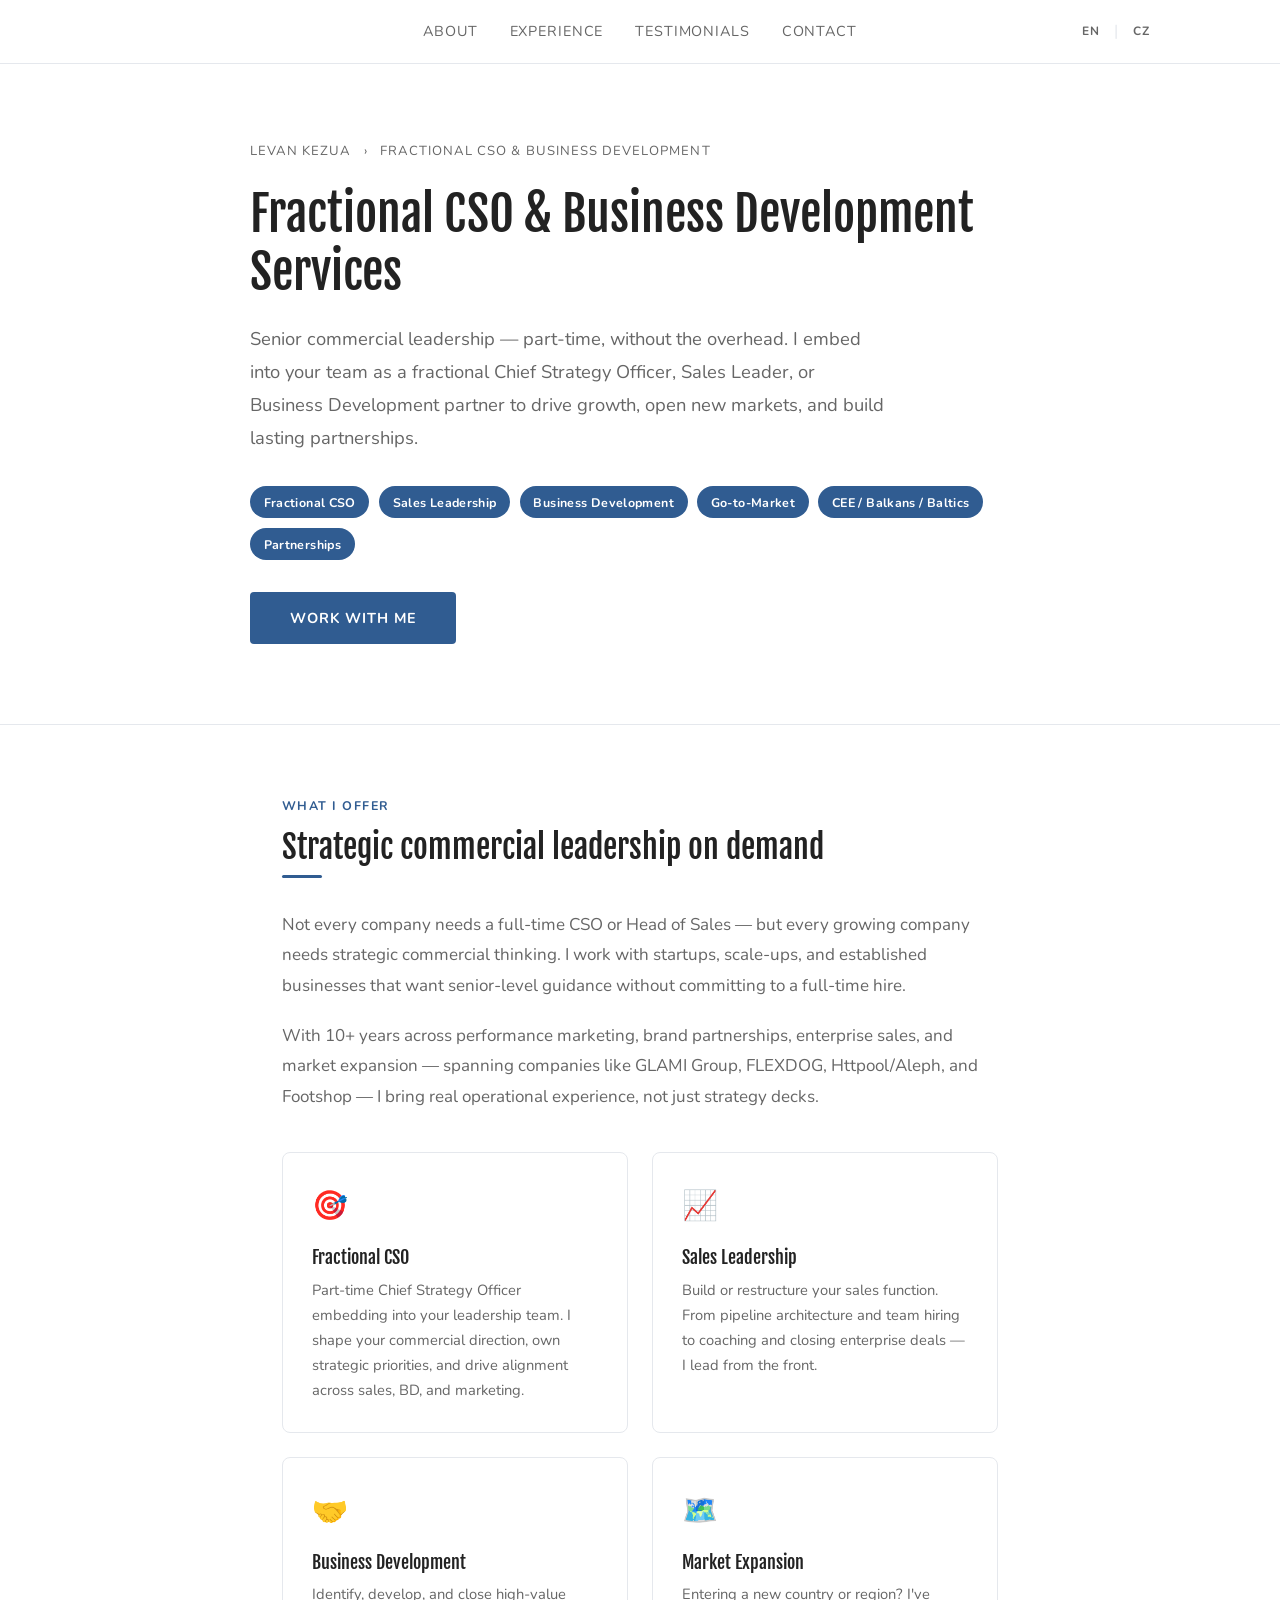
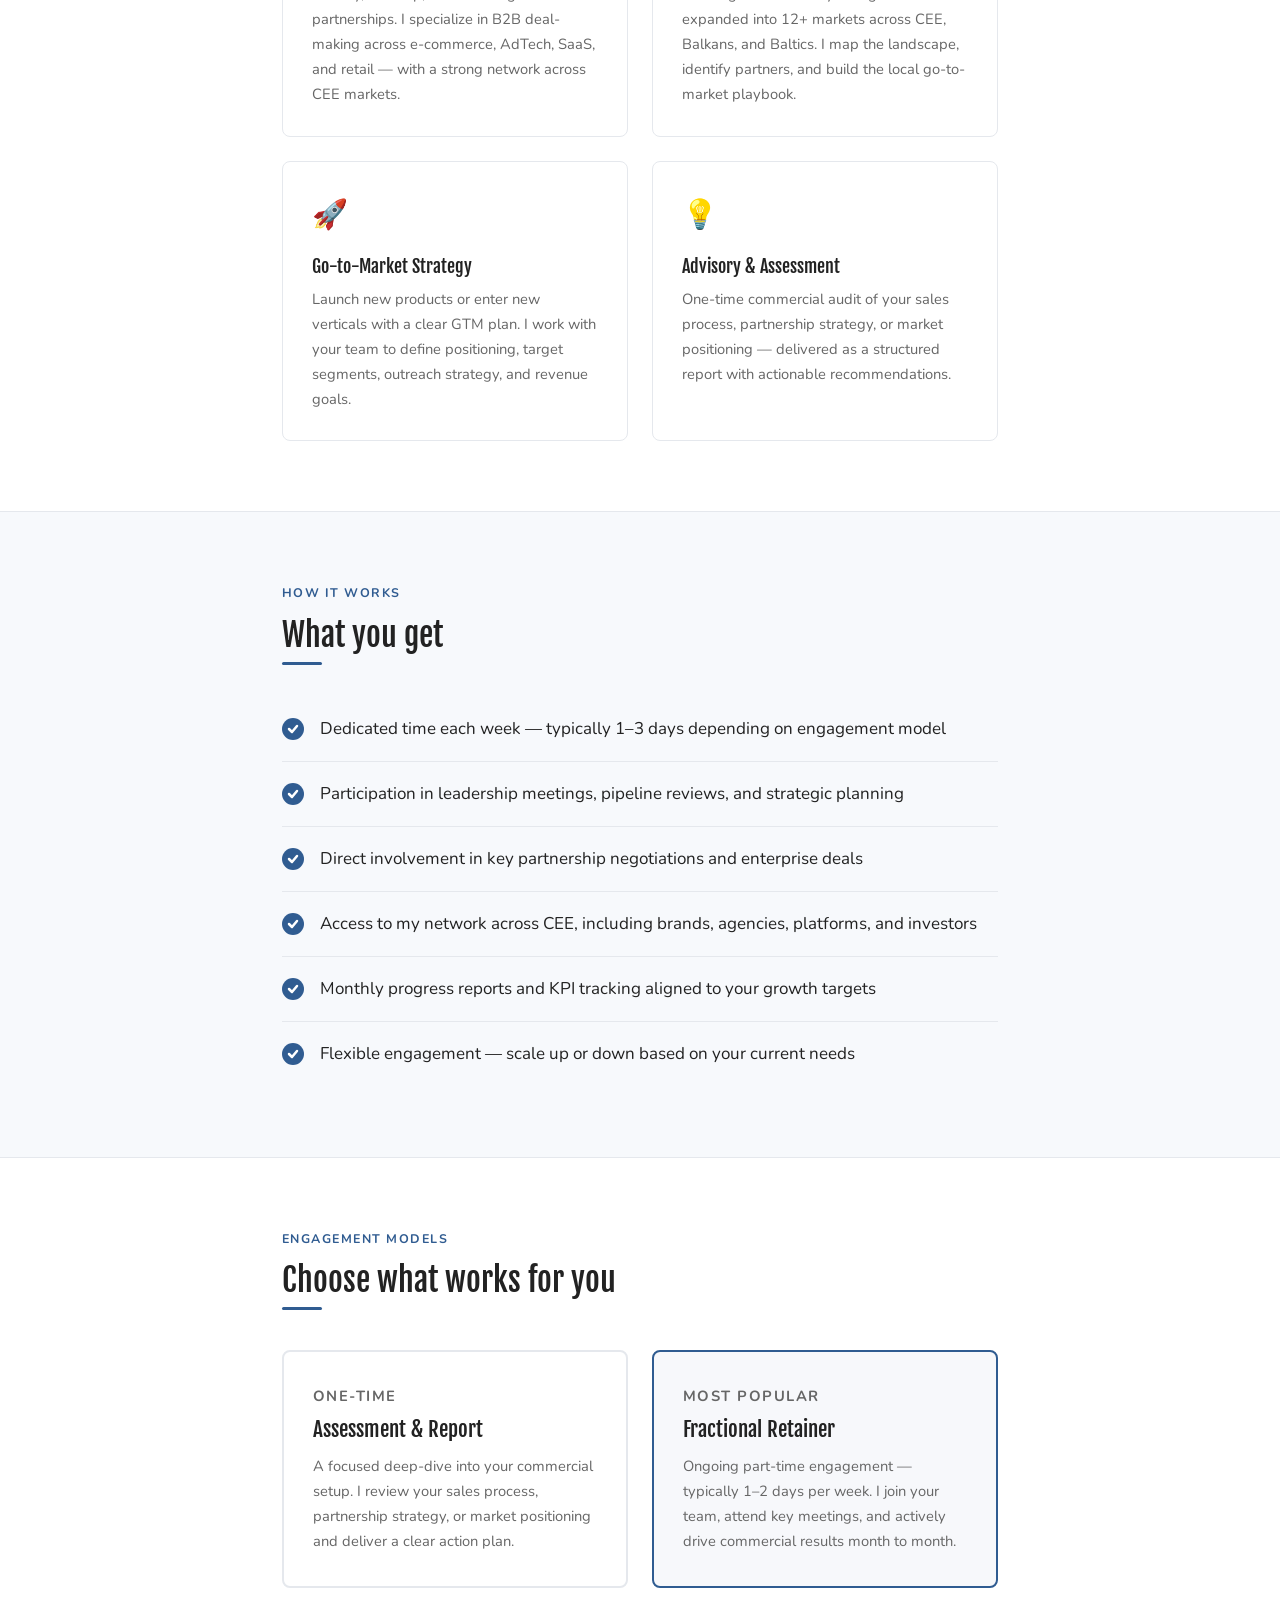
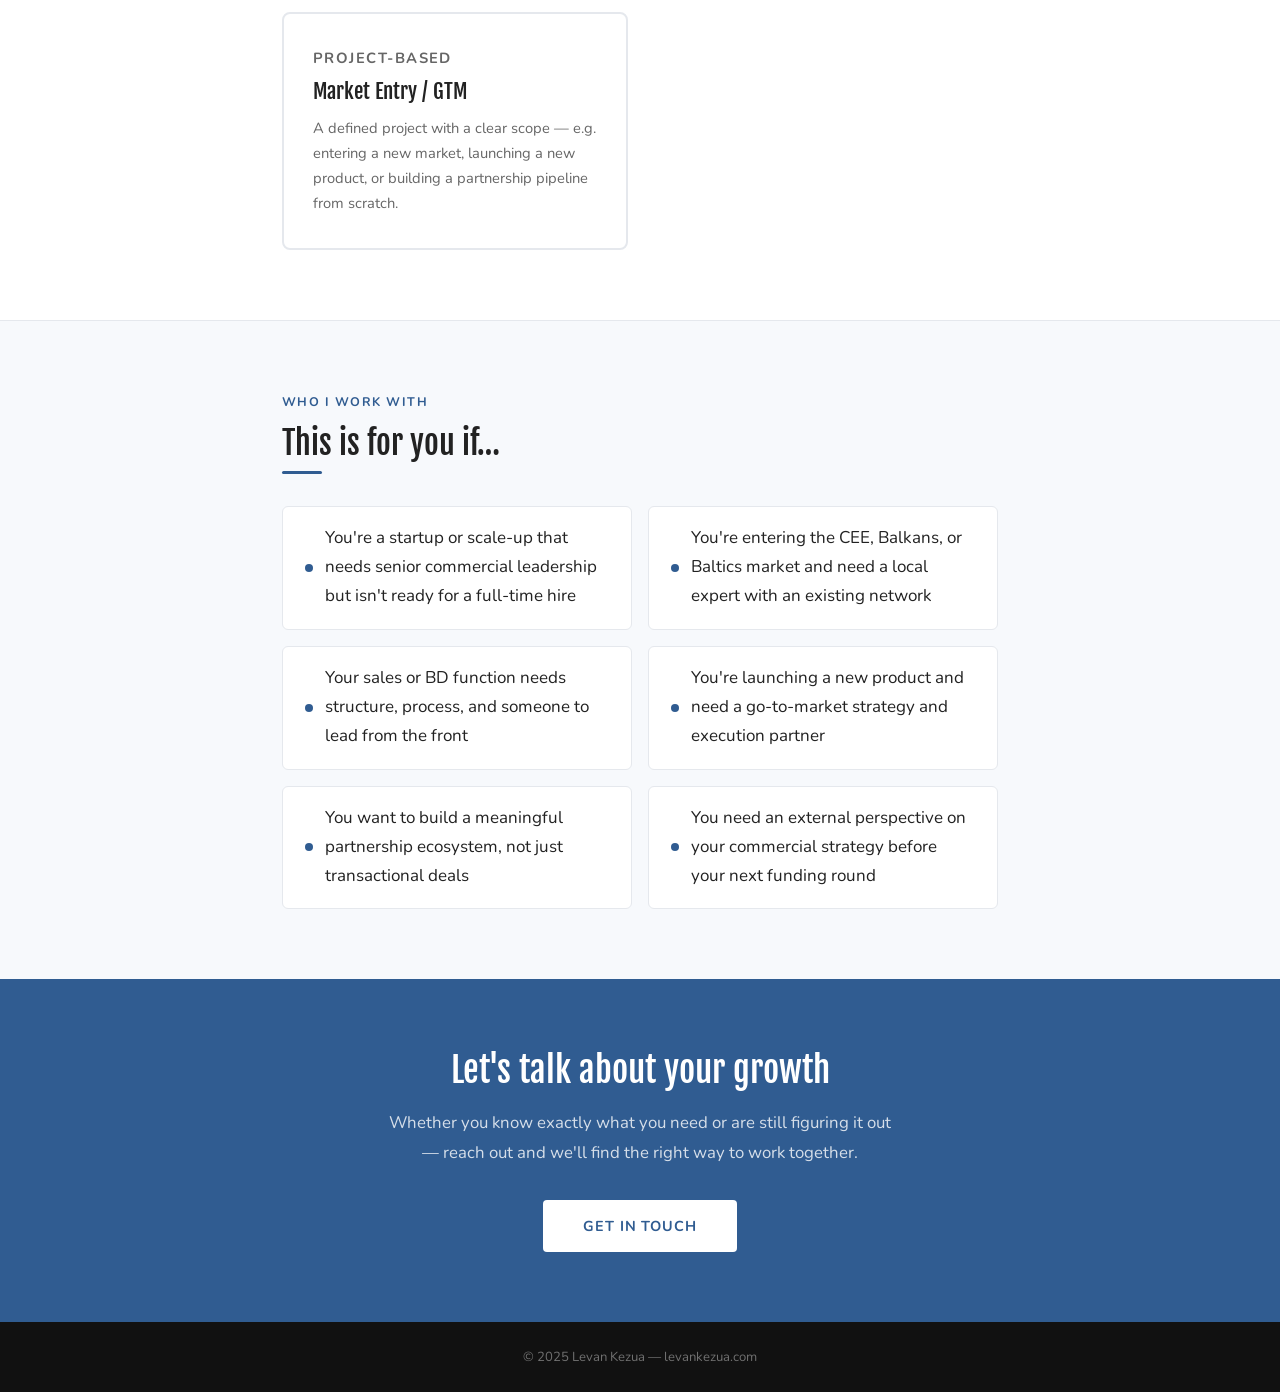
==== fractional-cso.html @ fe3bd3c3 "Add fractional CSO services page" ====
<!DOCTYPE html>
<html lang="en">
<head>
  <meta charset="UTF-8" />
  <meta name="viewport" content="width=device-width, initial-scale=1.0" />
  <title>Fractional CSO & Business Development — Levan Kezua</title>
  <meta name="description" content="Fractional Chief Strategy Officer, Sales Leader & Business Development expert. Part-time strategic leadership for startups and scale-ups across CEE and beyond." />
  <link rel="preconnect" href="https://fonts.googleapis.com" />
  <link rel="preconnect" href="https://fonts.gstatic.com" crossorigin />
  <link href="https://fonts.googleapis.com/css?display=swap&family=Nunito:200,300,400,500,600,700,800,900,200i,300i,400i,500i,600i,700i,800i,900i|Fjalla+One:400,400i&subset=all" rel="stylesheet" />
  <!-- Microsoft Clarity -->
  <script type="text/javascript">
    (function(c,l,a,r,i,t,y){
        c[a]=c[a]||function(){(c[a].q=c[a].q||[]).push(arguments)};
        t=l.createElement(r);t.async=1;t.src="https://www.clarity.ms/tag/"+i;
        y=l.getElementsByTagName(r)[0];y.parentNode.insertBefore(t,y);
    })(window, document, "clarity", "script", "w3x8jxwo1a");
  </script>
  <!-- Google Analytics 4 -->
  <script async src="https://www.googletagmanager.com/gtag/js?id=G-P7CTTK1KFV"></script>
  <script>
    window.dataLayer = window.dataLayer || [];
    function gtag(){dataLayer.push(arguments);}
    gtag('js', new Date());
    gtag('config', 'G-P7CTTK1KFV');
  </script>
  <style>
    *, *::before, *::after { box-sizing: border-box; margin: 0; padding: 0; }

    :root {
      --accent: #305c91;
      --accent-dark: #1e3f6b;
      --text: #222;
      --muted: #666;
      --border: #e5e8ed;
      --bg-light: #f7f9fc;
    }

    html { scroll-behavior: smooth; }

    body {
      font-family: 'Nunito', sans-serif;
      color: var(--text);
      background: #fff;
      font-size: 16px;
      line-height: 1.7;
      font-weight: 400;
    }

    h1, h2, h3, h4 {
      font-family: 'Fjalla One', sans-serif;
      font-weight: 400;
      line-height: 1.2;
    }

    a { color: var(--accent); text-decoration: none; transition: color .2s; }
    a:hover { color: var(--accent-dark); }

    /* NAV */
    nav {
      position: fixed; top: 0; left: 0; right: 0; z-index: 100;
      background: rgba(255,255,255,.96);
      backdrop-filter: blur(6px);
      border-bottom: 1px solid var(--border);
      height: 64px;
      display: flex; align-items: center;
    }

    .nav-inner {
      max-width: 1100px; margin: 0 auto; padding: 0 2rem;
      width: 100%;
      display: flex; align-items: center; justify-content: center;
      position: relative;
    }

    .nav-links { display: flex; gap: 2rem; list-style: none; }
    .nav-links a { font-weight: 400; font-size: .9rem; color: var(--muted); letter-spacing: .06em; text-transform: uppercase; }
    .nav-links a:hover, .nav-links a.active { color: var(--accent); }

    .nav-lang {
      position: absolute; right: 2rem;
      display: flex; gap: .4rem; align-items: center;
    }

    .nav-lang a {
      font-size: .75rem; font-weight: 700; letter-spacing: .08em;
      text-transform: uppercase; color: var(--muted);
      padding: .2rem .45rem; border: 1px solid transparent;
      transition: color .2s, border-color .2s;
    }
    .nav-lang a:hover { color: var(--accent); }

    .nav-toggle { display: none; background: none; border: none; cursor: pointer; padding: 4px; }
    .nav-toggle span { display: block; width: 24px; height: 2px; background: var(--text); margin: 5px 0; }

    /* PAGE HERO */
    .page-hero {
      padding: 140px 2rem 80px;
      background: #fff;
      border-bottom: 1px solid var(--border);
    }

    .page-hero-inner {
      max-width: 780px;
      margin: 0 auto;
    }

    .breadcrumb {
      font-size: .82rem;
      color: var(--muted);
      text-transform: uppercase;
      letter-spacing: .08em;
      margin-bottom: 1.5rem;
    }

    .breadcrumb a { color: var(--muted); }
    .breadcrumb a:hover { color: var(--accent); }
    .breadcrumb span { margin: 0 .5rem; }

    .page-hero h1 {
      font-size: clamp(2rem, 4vw, 3rem);
      color: var(--text);
      margin-bottom: 1.25rem;
      -webkit-font-smoothing: antialiased;
    }

    .page-hero .lead {
      font-size: 1.15rem;
      color: var(--muted);
      max-width: 640px;
      line-height: 1.8;
      margin-bottom: 2rem;
    }

    .badge-row {
      display: flex; flex-wrap: wrap; gap: .6rem;
      margin-bottom: 2rem;
    }

    .badge {
      background: var(--accent);
      color: #fff;
      padding: .35rem .85rem;
      border-radius: 20px;
      font-size: .78rem;
      font-weight: 700;
      letter-spacing: .03em;
    }

    /* CONTENT */
    .content-wrap {
      max-width: 780px;
      margin: 0 auto;
      padding: 0 2rem;
    }

    /* SECTIONS */
    .page-section {
      padding: 70px 2rem;
    }

    .page-section + .page-section {
      border-top: 1px solid var(--border);
    }

    .page-section.bg-light {
      background: var(--bg-light);
    }

    .section-label {
      font-size: .78rem;
      font-weight: 700;
      letter-spacing: .12em;
      text-transform: uppercase;
      color: var(--accent);
      margin-bottom: .75rem;
    }

    .section-title {
      font-size: clamp(1.5rem, 2.5vw, 2rem);
      color: var(--text);
      margin-bottom: .5rem;
      -webkit-font-smoothing: antialiased;
    }

    .section-line {
      width: 40px; height: 3px;
      background: var(--accent);
      margin-bottom: 2rem;
      border-radius: 2px;
    }

    .prose p {
      font-size: 17px;
      color: var(--muted);
      margin-bottom: 1.2rem;
      line-height: 1.8;
      -webkit-font-smoothing: antialiased;
    }

    .prose p:last-child { margin-bottom: 0; }

    /* SERVICES GRID */
    .services-grid {
      display: grid;
      grid-template-columns: repeat(auto-fit, minmax(280px, 1fr));
      gap: 1.5rem;
      margin-top: 2.5rem;
    }

    .service-card {
      border: 1px solid var(--border);
      border-radius: 8px;
      padding: 1.8rem;
      background: #fff;
      transition: box-shadow .2s, transform .2s;
    }

    .service-card:hover {
      box-shadow: 0 4px 20px rgba(0,0,0,.08);
      transform: translateY(-3px);
    }

    .service-icon {
      font-size: 1.8rem;
      margin-bottom: 1rem;
    }

    .service-card h3 {
      font-size: 1.1rem;
      color: var(--text);
      margin-bottom: .6rem;
      -webkit-font-smoothing: antialiased;
    }

    .service-card p {
      font-size: .92rem;
      color: var(--muted);
      line-height: 1.7;
    }

    /* WHAT'S INCLUDED LIST */
    .included-list {
      list-style: none;
      padding: 0;
      margin-top: 2rem;
    }

    .included-list li {
      display: flex;
      align-items: flex-start;
      gap: 1rem;
      padding: 1.1rem 0;
      border-bottom: 1px solid var(--border);
      font-size: 17px;
      color: var(--text);
      -webkit-font-smoothing: antialiased;
    }

    .included-list li:last-child { border-bottom: none; }

    .check {
      flex-shrink: 0;
      width: 22px; height: 22px;
      background: var(--accent);
      border-radius: 50%;
      display: flex; align-items: center; justify-content: center;
      margin-top: 3px;
    }

    .check svg { width: 12px; height: 12px; fill: none; stroke: #fff; stroke-width: 2.5; stroke-linecap: round; stroke-linejoin: round; }

    /* ENGAGEMENT MODELS */
    .engagement-grid {
      display: grid;
      grid-template-columns: repeat(auto-fit, minmax(240px, 1fr));
      gap: 1.5rem;
      margin-top: 2.5rem;
    }

    .engagement-card {
      border: 2px solid var(--border);
      border-radius: 8px;
      padding: 2rem 1.8rem;
      background: #fff;
      transition: border-color .2s;
    }

    .engagement-card:hover { border-color: var(--accent); }

    .engagement-card.featured {
      border-color: var(--accent);
      background: rgba(48,92,145,.04);
    }

    .engagement-label {
      font-size: .75rem;
      font-weight: 700;
      letter-spacing: .1em;
      text-transform: uppercase;
      color: var(--accent);
      margin-bottom: .5rem;
    }

    .engagement-card h3 {
      font-size: 1.3rem;
      color: var(--text);
      margin-bottom: .75rem;
      -webkit-font-smoothing: antialiased;
    }

    .engagement-card p {
      font-size: .92rem;
      color: var(--muted);
      line-height: 1.7;
    }

    /* WHO IS IT FOR */
    .for-list {
      list-style: none;
      padding: 0;
      margin-top: 2rem;
      display: grid;
      grid-template-columns: repeat(auto-fit, minmax(260px, 1fr));
      gap: 1rem;
    }

    .for-list li {
      background: #fff;
      border: 1px solid var(--border);
      border-radius: 6px;
      padding: 1.1rem 1.4rem;
      font-size: 17px;
      color: var(--text);
      -webkit-font-smoothing: antialiased;
      display: flex;
      align-items: center;
      gap: .75rem;
    }

    .for-list li::before {
      content: '';
      width: 8px; height: 8px;
      border-radius: 50%;
      background: var(--accent);
      flex-shrink: 0;
    }

    /* CTA BLOCK */
    .cta-block {
      background: var(--accent);
      color: #fff;
      padding: 70px 2rem;
      text-align: center;
    }

    .cta-block h2 {
      font-size: clamp(1.6rem, 3vw, 2.2rem);
      color: #fff;
      margin-bottom: 1rem;
      -webkit-font-smoothing: antialiased;
    }

    .cta-block p {
      font-size: 1.05rem;
      color: rgba(255,255,255,.8);
      max-width: 520px;
      margin: 0 auto 2rem;
      line-height: 1.8;
    }

    .btn-white {
      display: inline-block;
      padding: .85rem 2.5rem;
      background: #fff;
      color: var(--accent);
      border-radius: 4px;
      font-weight: 700;
      font-size: .9rem;
      letter-spacing: .06em;
      text-transform: uppercase;
      transition: background .2s, color .2s;
    }

    .btn-white:hover { background: rgba(255,255,255,.9); color: var(--accent-dark); }

    /* FOOTER */
    footer {
      background: #111;
      color: rgba(255,255,255,.4);
      text-align: center;
      padding: 1.5rem;
      font-size: .82rem;
    }

    footer a { color: rgba(255,255,255,.4); }
    footer a:hover { color: rgba(255,255,255,.7); }

    /* MOBILE */
    @media (max-width: 768px) {
      .nav-links { display: none; flex-direction: column; position: absolute; top: 64px; left: 0; right: 0; background: #fff; padding: 1rem 2rem; border-bottom: 1px solid var(--border); gap: 1rem; }
      .nav-links.open { display: flex; }
      .nav-toggle { display: block; }
      .services-grid { grid-template-columns: 1fr; }
      .engagement-grid { grid-template-columns: 1fr; }
    }
  </style>
</head>
<body>

  <!-- NAV -->
  <nav>
    <div class="nav-inner">
      <ul class="nav-links" id="navLinks">
        <li><a href="index.html#about">About</a></li>
        <li><a href="index.html#work">Experience</a></li>
        <li><a href="index.html#testimonials">Testimonials</a></li>
        <li><a href="index.html#contact">Contact</a></li>
      </ul>
      <button class="nav-toggle" id="navToggle" aria-label="Toggle menu">
        <span></span><span></span><span></span>
      </button>
      <div class="nav-lang">
        <a href="fractional-cso.html" class="active">EN</a>
        <span style="color:var(--border)">|</span>
        <a href="index-cz.html">CZ</a>
      </div>
    </div>
  </nav>

  <!-- PAGE HERO -->
  <div class="page-hero">
    <div class="page-hero-inner">
      <div class="breadcrumb">
        <a href="index.html">Levan Kezua</a>
        <span>›</span>
        Fractional CSO &amp; Business Development
      </div>
      <h1>Fractional CSO &amp; Business Development Services</h1>
      <p class="lead">
        Senior commercial leadership — part-time, without the overhead. I embed into
        your team as a fractional Chief Strategy Officer, Sales Leader, or Business
        Development partner to drive growth, open new markets, and build lasting partnerships.
      </p>
      <div class="badge-row">
        <span class="badge">Fractional CSO</span>
        <span class="badge">Sales Leadership</span>
        <span class="badge">Business Development</span>
        <span class="badge">Go-to-Market</span>
        <span class="badge">CEE / Balkans / Baltics</span>
        <span class="badge">Partnerships</span>
      </div>
      <a href="index.html#contact" class="btn-white" style="background:var(--accent);color:#fff;display:inline-block;padding:.85rem 2.5rem;border-radius:4px;font-weight:700;font-size:.9rem;letter-spacing:.06em;text-transform:uppercase;">Work with me</a>
    </div>
  </div>

  <!-- WHAT I OFFER -->
  <div class="page-section">
    <div class="content-wrap">
      <p class="section-label">What I offer</p>
      <h2 class="section-title">Strategic commercial leadership on demand</h2>
      <div class="section-line"></div>
      <div class="prose">
        <p>
          Not every company needs a full-time CSO or Head of Sales — but every growing company
          needs strategic commercial thinking. I work with startups, scale-ups, and established
          businesses that want senior-level guidance without committing to a full-time hire.
        </p>
        <p>
          With 10+ years across performance marketing, brand partnerships, enterprise sales,
          and market expansion — spanning companies like GLAMI Group, FLEXDOG, Httpool/Aleph,
          and Footshop — I bring real operational experience, not just strategy decks.
        </p>
      </div>

      <div class="services-grid">
        <div class="service-card">
          <div class="service-icon">🎯</div>
          <h3>Fractional CSO</h3>
          <p>Part-time Chief Strategy Officer embedding into your leadership team. I shape your commercial direction, own strategic priorities, and drive alignment across sales, BD, and marketing.</p>
        </div>
        <div class="service-card">
          <div class="service-icon">📈</div>
          <h3>Sales Leadership</h3>
          <p>Build or restructure your sales function. From pipeline architecture and team hiring to coaching and closing enterprise deals — I lead from the front.</p>
        </div>
        <div class="service-card">
          <div class="service-icon">🤝</div>
          <h3>Business Development</h3>
          <p>Identify, develop, and close high-value partnerships. I specialize in B2B deal-making across e-commerce, AdTech, SaaS, and retail — with a strong network across CEE markets.</p>
        </div>
        <div class="service-card">
          <div class="service-icon">🗺️</div>
          <h3>Market Expansion</h3>
          <p>Entering a new country or region? I've expanded into 12+ markets across CEE, Balkans, and Baltics. I map the landscape, identify partners, and build the local go-to-market playbook.</p>
        </div>
        <div class="service-card">
          <div class="service-icon">🚀</div>
          <h3>Go-to-Market Strategy</h3>
          <p>Launch new products or enter new verticals with a clear GTM plan. I work with your team to define positioning, target segments, outreach strategy, and revenue goals.</p>
        </div>
        <div class="service-card">
          <div class="service-icon">💡</div>
          <h3>Advisory &amp; Assessment</h3>
          <p>One-time commercial audit of your sales process, partnership strategy, or market positioning — delivered as a structured report with actionable recommendations.</p>
        </div>
      </div>
    </div>
  </div>

  <!-- WHAT'S INCLUDED -->
  <div class="page-section bg-light">
    <div class="content-wrap">
      <p class="section-label">How it works</p>
      <h2 class="section-title">What you get</h2>
      <div class="section-line"></div>
      <ul class="included-list">
        <li>
          <span class="check"><svg viewBox="0 0 12 12"><polyline points="2,6 5,9 10,3"/></svg></span>
          <span>Dedicated time each week — typically 1–3 days depending on engagement model</span>
        </li>
        <li>
          <span class="check"><svg viewBox="0 0 12 12"><polyline points="2,6 5,9 10,3"/></svg></span>
          <span>Participation in leadership meetings, pipeline reviews, and strategic planning</span>
        </li>
        <li>
          <span class="check"><svg viewBox="0 0 12 12"><polyline points="2,6 5,9 10,3"/></svg></span>
          <span>Direct involvement in key partnership negotiations and enterprise deals</span>
        </li>
        <li>
          <span class="check"><svg viewBox="0 0 12 12"><polyline points="2,6 5,9 10,3"/></svg></span>
          <span>Access to my network across CEE, including brands, agencies, platforms, and investors</span>
        </li>
        <li>
          <span class="check"><svg viewBox="0 0 12 12"><polyline points="2,6 5,9 10,3"/></svg></span>
          <span>Monthly progress reports and KPI tracking aligned to your growth targets</span>
        </li>
        <li>
          <span class="check"><svg viewBox="0 0 12 12"><polyline points="2,6 5,9 10,3"/></svg></span>
          <span>Flexible engagement — scale up or down based on your current needs</span>
        </li>
      </ul>
    </div>
  </div>

  <!-- ENGAGEMENT MODELS -->
  <div class="page-section">
    <div class="content-wrap">
      <p class="section-label">Engagement models</p>
      <h2 class="section-title">Choose what works for you</h2>
      <div class="section-line"></div>
      <div class="engagement-grid">
        <div class="engagement-card">
          <p class="engagement-label">One-time</p>
          <h3>Assessment &amp; Report</h3>
          <p>A focused deep-dive into your commercial setup. I review your sales process, partnership strategy, or market positioning and deliver a clear action plan.</p>
        </div>
        <div class="engagement-card featured">
          <p class="engagement-label">Most popular</p>
          <h3>Fractional Retainer</h3>
          <p>Ongoing part-time engagement — typically 1–2 days per week. I join your team, attend key meetings, and actively drive commercial results month to month.</p>
        </div>
        <div class="engagement-card">
          <p class="engagement-label">Project-based</p>
          <h3>Market Entry / GTM</h3>
          <p>A defined project with a clear scope — e.g. entering a new market, launching a new product, or building a partnership pipeline from scratch.</p>
        </div>
      </div>
    </div>
  </div>

  <!-- WHO IS IT FOR -->
  <div class="page-section bg-light">
    <div class="content-wrap">
      <p class="section-label">Who I work with</p>
      <h2 class="section-title">This is for you if…</h2>
      <div class="section-line"></div>
      <ul class="for-list">
        <li>You're a startup or scale-up that needs senior commercial leadership but isn't ready for a full-time hire</li>
        <li>You're entering the CEE, Balkans, or Baltics market and need a local expert with an existing network</li>
        <li>Your sales or BD function needs structure, process, and someone to lead from the front</li>
        <li>You're launching a new product and need a go-to-market strategy and execution partner</li>
        <li>You want to build a meaningful partnership ecosystem, not just transactional deals</li>
        <li>You need an external perspective on your commercial strategy before your next funding round</li>
      </ul>
    </div>
  </div>

  <!-- CTA -->
  <div class="cta-block">
    <h2>Let's talk about your growth</h2>
    <p>Whether you know exactly what you need or are still figuring it out — reach out and we'll find the right way to work together.</p>
    <a href="index.html#contact" class="btn-white">Get in touch</a>
  </div>

  <!-- FOOTER -->
  <footer>
    <p>&copy; 2025 Levan Kezua &mdash; <a href="index.html">levankezua.com</a></p>
  </footer>

  <script>
    // Mobile nav toggle
    const navToggle = document.getElementById('navToggle');
    const navLinks = document.getElementById('navLinks');
    if (navToggle) {
      navToggle.addEventListener('click', () => navLinks.classList.toggle('open'));
    }
  </script>

</body>
</html>
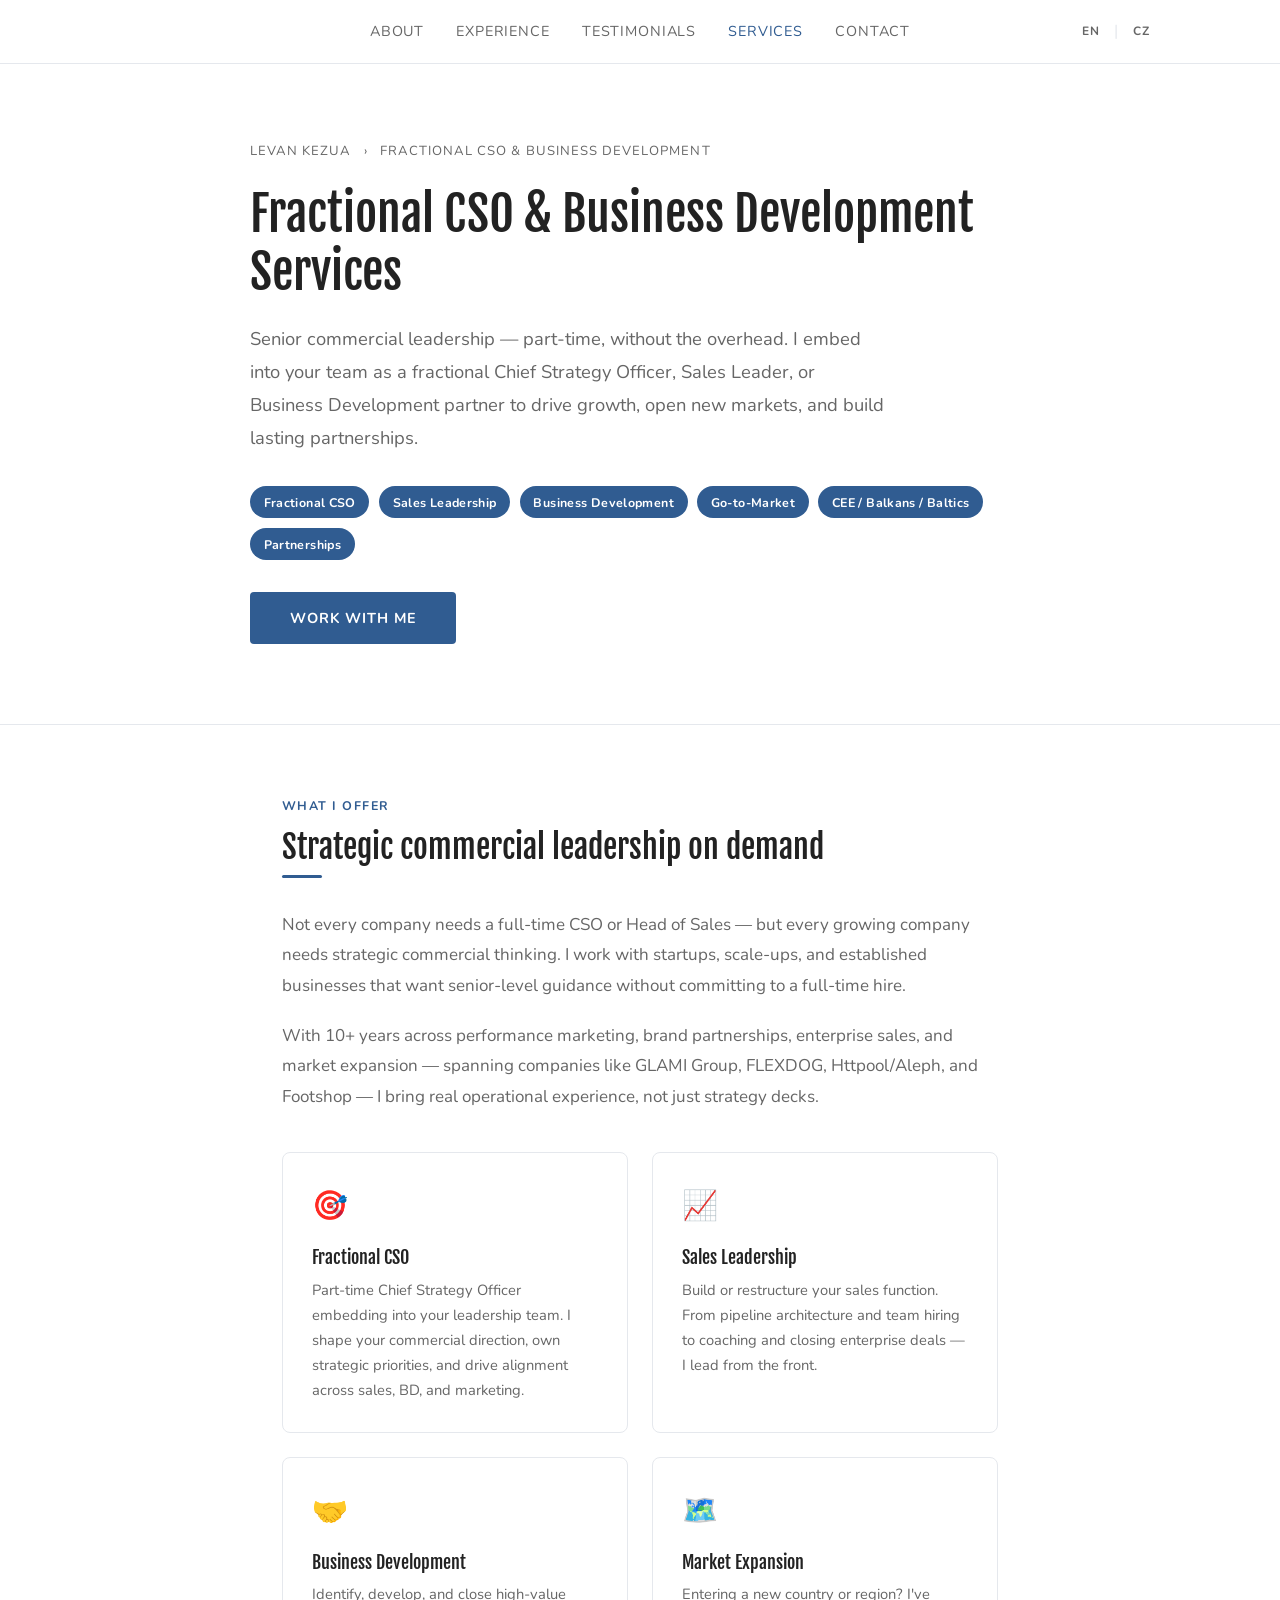
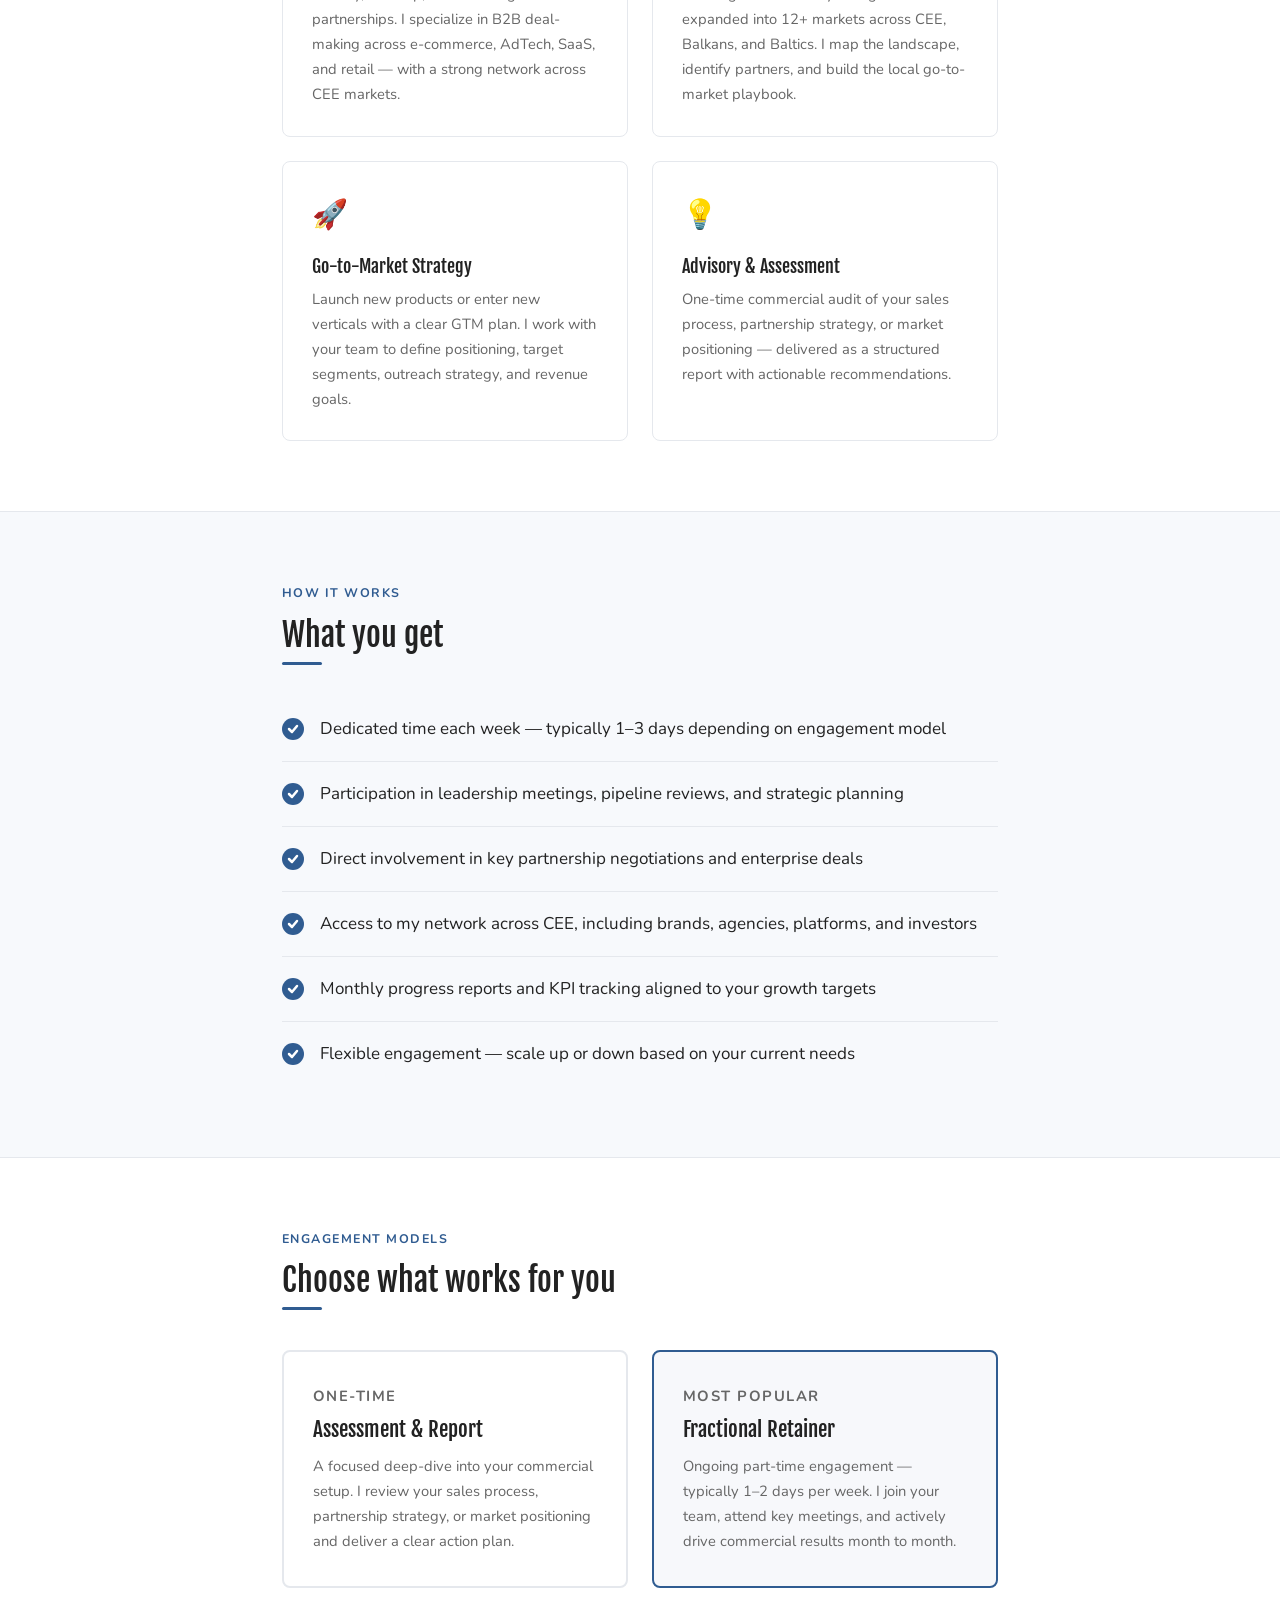
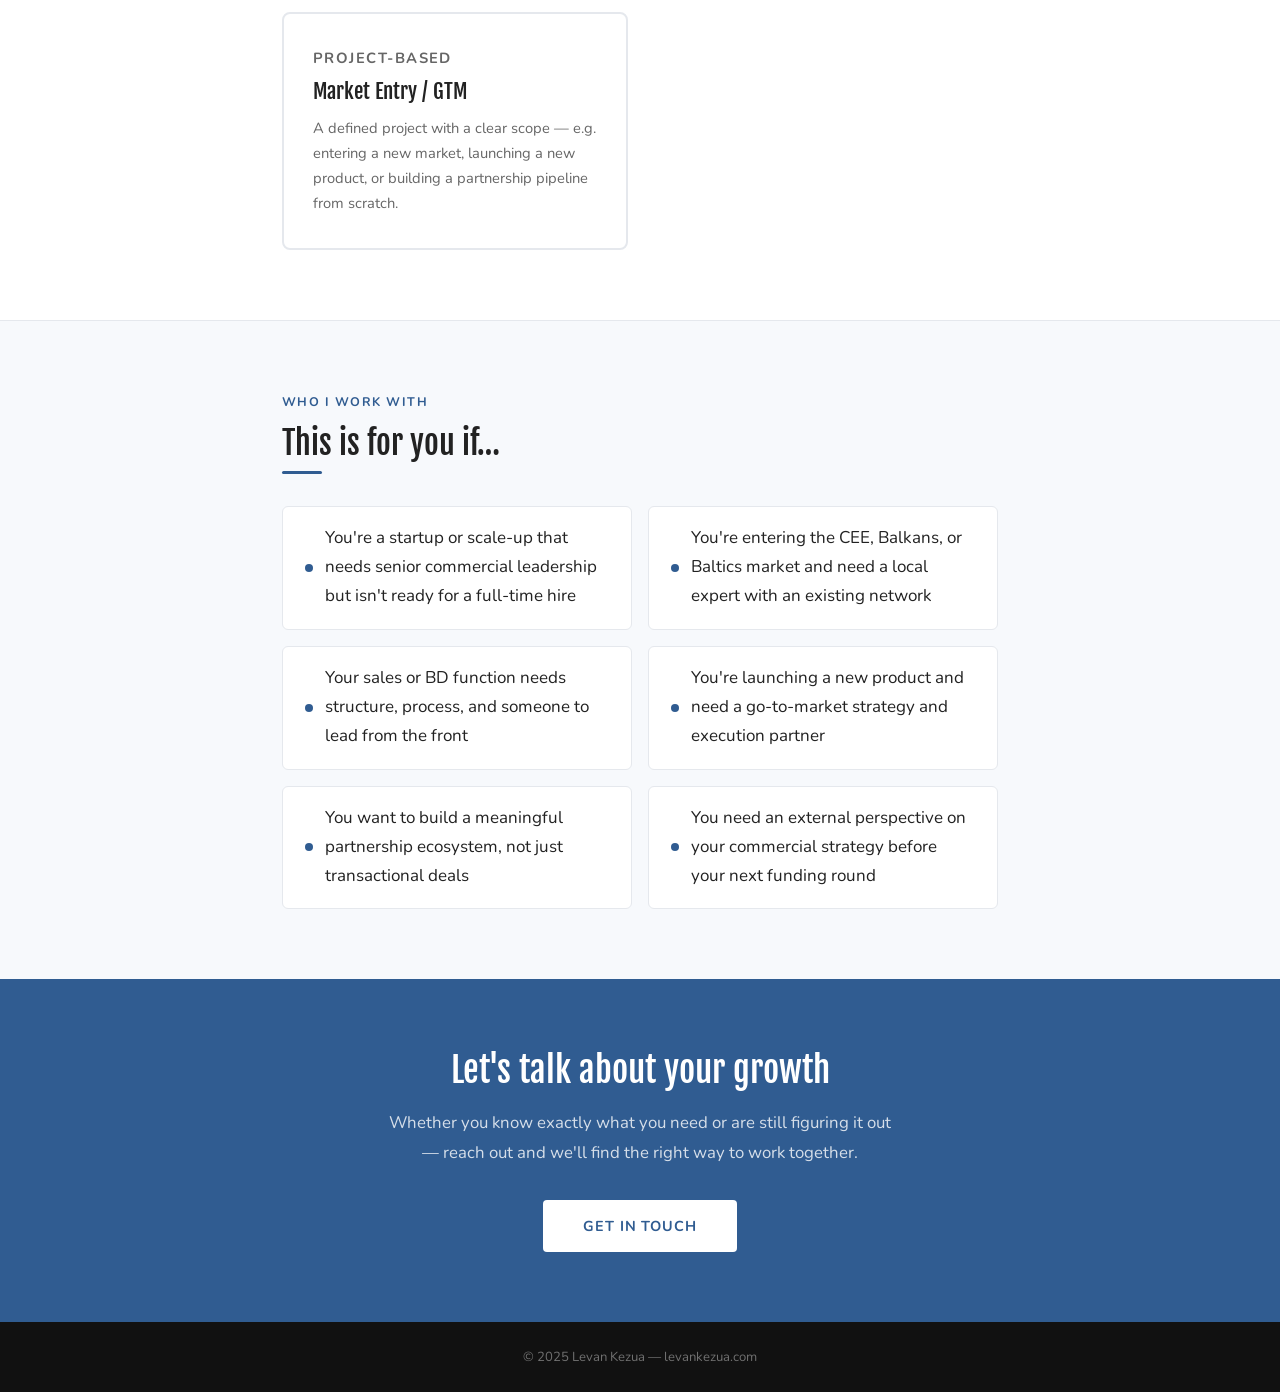
==== commit 71fe33fd: "Add Services dropdown to nav on both pages" ====
--- a/fractional-cso.html
+++ b/fractional-cso.html
@@ -93,6 +93,38 @@
     .nav-toggle { display: none; background: none; border: none; cursor: pointer; padding: 4px; }
     .nav-toggle span { display: block; width: 24px; height: 2px; background: var(--text); margin: 5px 0; }
 
+    /* DROPDOWN */
+    .nav-links li { position: relative; }
+
+    .nav-dropdown {
+      display: none;
+      position: absolute;
+      top: calc(100% + 12px);
+      left: 50%;
+      transform: translateX(-50%);
+      background: #fff;
+      border: 1px solid var(--border);
+      border-radius: 6px;
+      box-shadow: 0 8px 24px rgba(0,0,0,.1);
+      min-width: 200px;
+      padding: .4rem 0;
+      z-index: 200;
+    }
+
+    .nav-links li:hover .nav-dropdown { display: block; }
+
+    .nav-dropdown a {
+      display: block;
+      padding: .6rem 1.2rem;
+      font-size: .85rem;
+      color: var(--muted);
+      text-transform: uppercase;
+      letter-spacing: .06em;
+      white-space: nowrap;
+    }
+
+    .nav-dropdown a:hover { color: var(--accent); background: var(--bg-light); }
+
     /* PAGE HERO */
     .page-hero {
       padding: 140px 2rem 80px;
@@ -415,6 +447,12 @@
         <li><a href="index.html#about">About</a></li>
         <li><a href="index.html#work">Experience</a></li>
         <li><a href="index.html#testimonials">Testimonials</a></li>
+        <li>
+          <a href="#" class="active">Services</a>
+          <div class="nav-dropdown">
+            <a href="fractional-cso.html">Fractional CSO</a>
+          </div>
+        </li>
         <li><a href="index.html#contact">Contact</a></li>
       </ul>
       <button class="nav-toggle" id="navToggle" aria-label="Toggle menu">
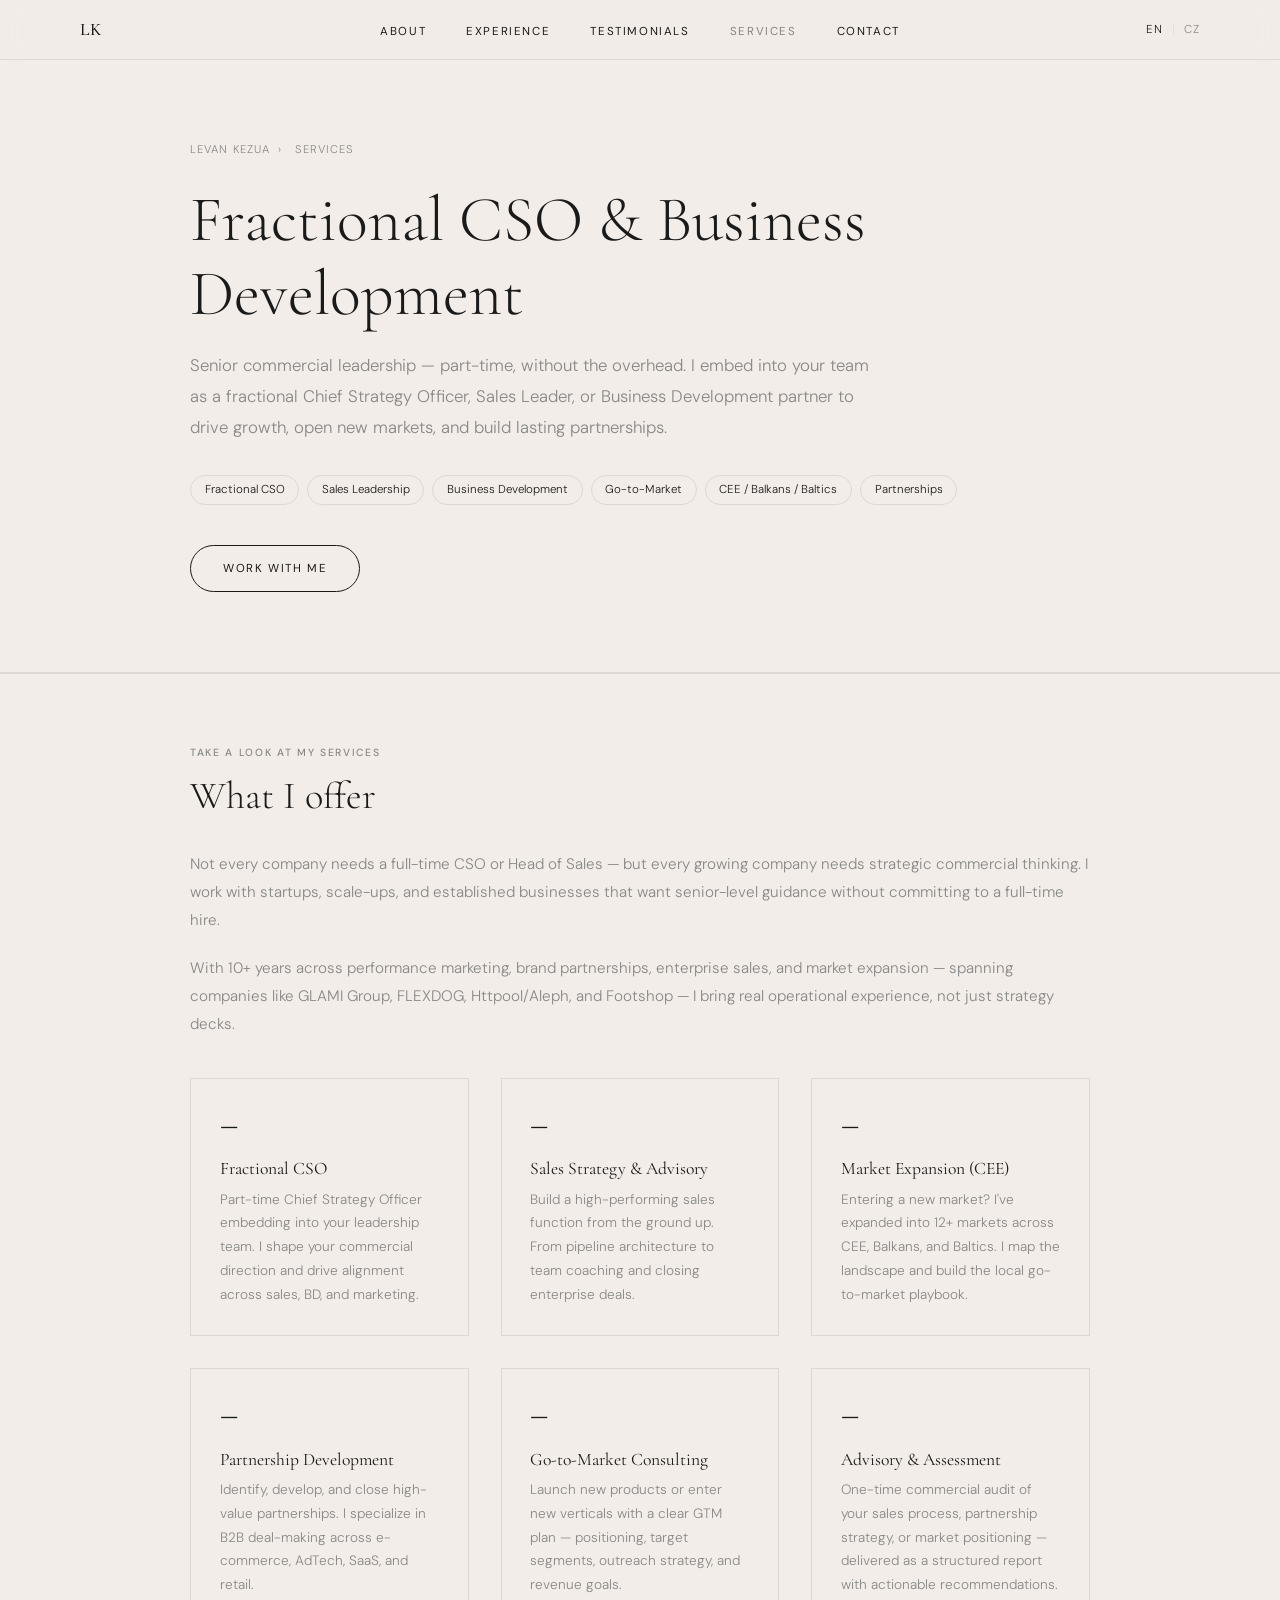
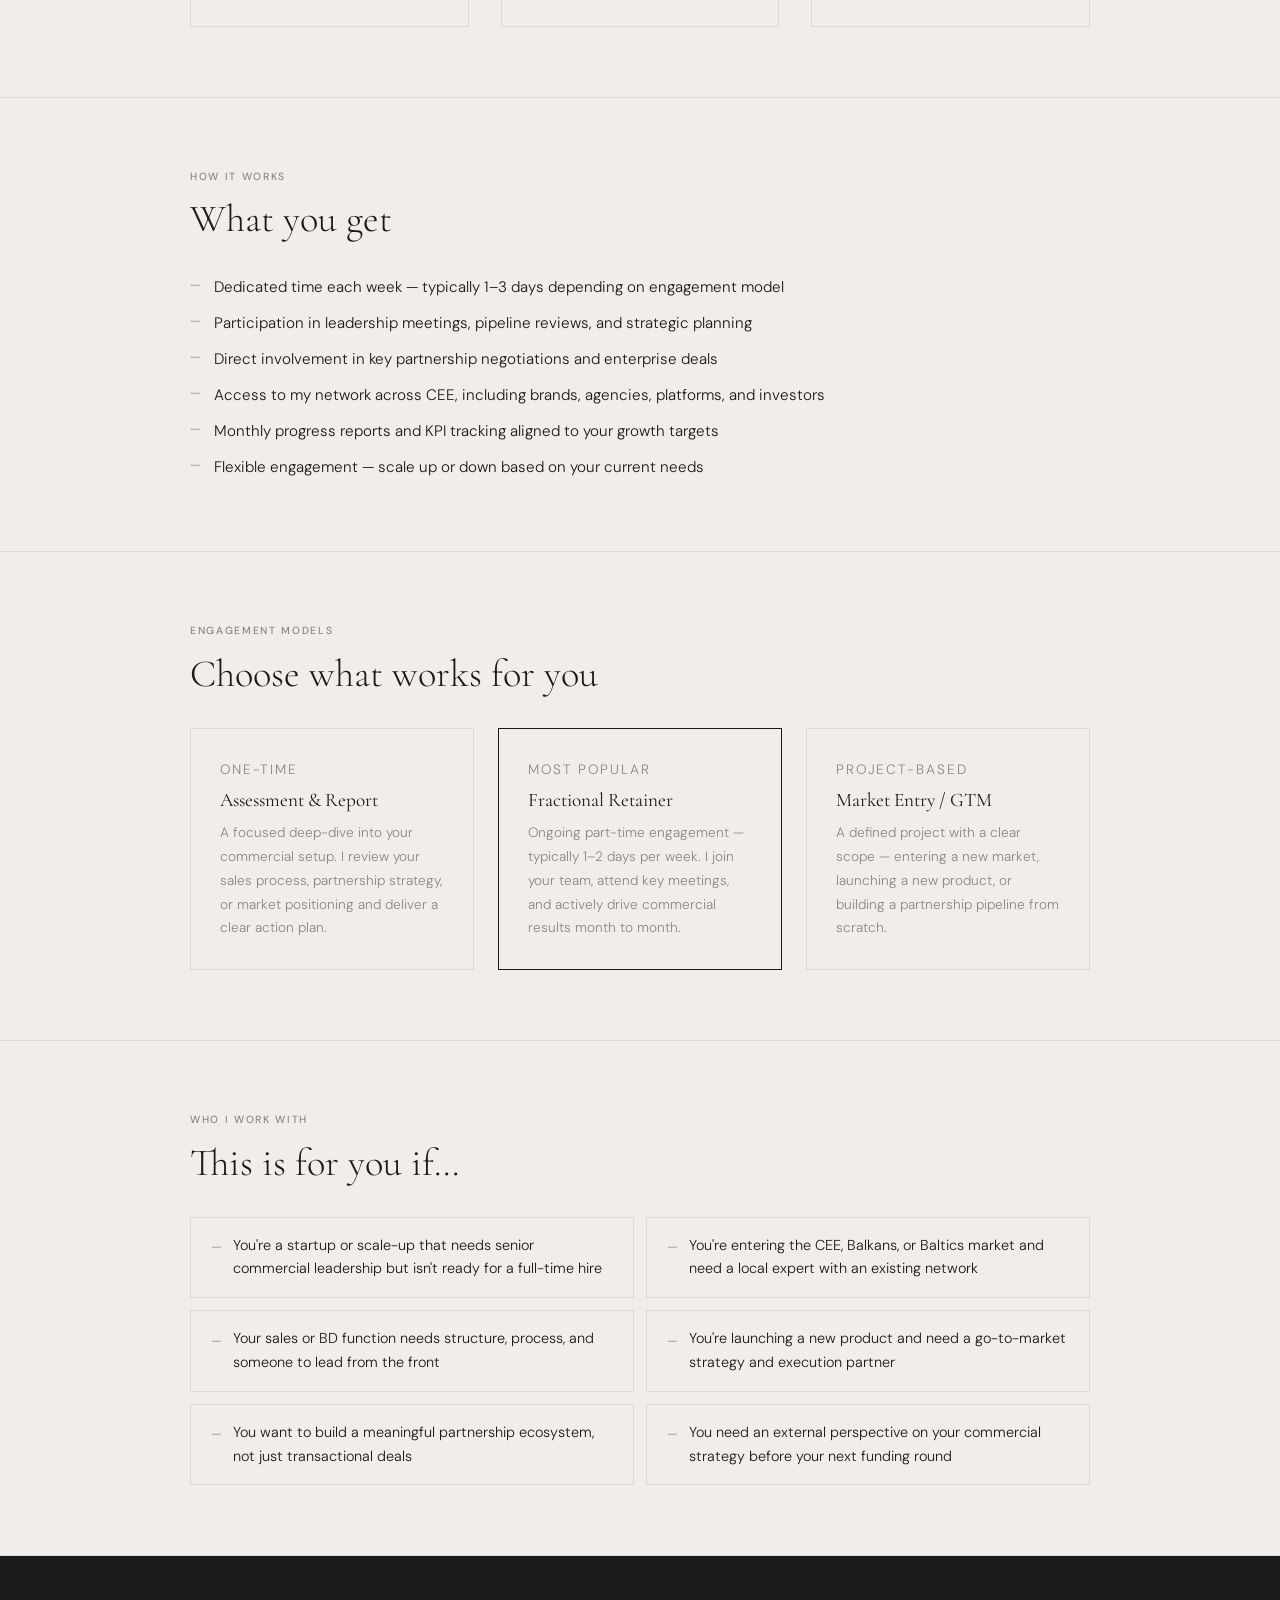
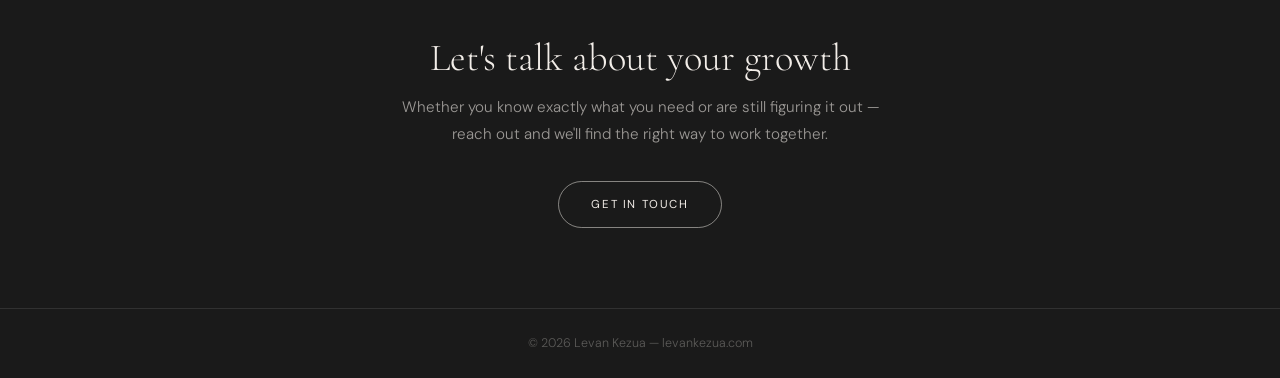
==== commit 2d66d381: "Switch font from Inter to DM Sans across all pages" ====
--- a/fractional-cso.html
+++ b/fractional-cso.html
@@ -7,538 +7,172 @@
   <meta name="description" content="Fractional Chief Strategy Officer, Sales Leader & Business Development expert. Part-time strategic leadership for startups and scale-ups across CEE and beyond." />
   <link rel="preconnect" href="https://fonts.googleapis.com" />
   <link rel="preconnect" href="https://fonts.gstatic.com" crossorigin />
-  <link href="https://fonts.googleapis.com/css?display=swap&family=Nunito:200,300,400,500,600,700,800,900,200i,300i,400i,500i,600i,700i,800i,900i|Fjalla+One:400,400i&subset=all" rel="stylesheet" />
-  <!-- Microsoft Clarity -->
-  <script type="text/javascript">
-    (function(c,l,a,r,i,t,y){
-        c[a]=c[a]||function(){(c[a].q=c[a].q||[]).push(arguments)};
-        t=l.createElement(r);t.async=1;t.src="https://www.clarity.ms/tag/"+i;
-        y=l.getElementsByTagName(r)[0];y.parentNode.insertBefore(t,y);
-    })(window, document, "clarity", "script", "w3x8jxwo1a");
-  </script>
-  <!-- Google Analytics 4 -->
+  <link href="https://fonts.googleapis.com/css2?family=Cormorant+Garamond:ital,wght@0,300;0,400;0,500;1,300;1,400&family=DM+Sans:wght@300;400;500&display=swap" rel="stylesheet" />
+  <script type="text/javascript">(function(c,l,a,r,i,t,y){c[a]=c[a]||function(){(c[a].q=c[a].q||[]).push(arguments)};t=l.createElement(r);t.async=1;t.src="https://www.clarity.ms/tag/"+i;y=l.getElementsByTagName(r)[0];y.parentNode.insertBefore(t,y)})(window,document,"clarity","script","w3x8jxwo1a");</script>
   <script async src="https://www.googletagmanager.com/gtag/js?id=G-P7CTTK1KFV"></script>
-  <script>
-    window.dataLayer = window.dataLayer || [];
-    function gtag(){dataLayer.push(arguments);}
-    gtag('js', new Date());
-    gtag('config', 'G-P7CTTK1KFV');
-  </script>
+  <script>window.dataLayer=window.dataLayer||[];function gtag(){dataLayer.push(arguments)}gtag('js',new Date());gtag('config','G-P7CTTK1KFV');</script>
   <style>
-    *, *::before, *::after { box-sizing: border-box; margin: 0; padding: 0; }
-
-    :root {
-      --accent: #305c91;
-      --accent-dark: #1e3f6b;
-      --text: #222;
-      --muted: #666;
-      --border: #e5e8ed;
-      --bg-light: #f7f9fc;
-    }
-
-    html { scroll-behavior: smooth; }
-
-    body {
-      font-family: 'Nunito', sans-serif;
-      color: var(--text);
-      background: #fff;
-      font-size: 16px;
-      line-height: 1.7;
-      font-weight: 400;
-    }
-
-    h1, h2, h3, h4 {
-      font-family: 'Fjalla One', sans-serif;
-      font-weight: 400;
-      line-height: 1.2;
-    }
-
-    a { color: var(--accent); text-decoration: none; transition: color .2s; }
-    a:hover { color: var(--accent-dark); }
-
-    /* NAV */
-    nav {
-      position: fixed; top: 0; left: 0; right: 0; z-index: 100;
-      background: rgba(255,255,255,.96);
-      backdrop-filter: blur(6px);
-      border-bottom: 1px solid var(--border);
-      height: 64px;
-      display: flex; align-items: center;
-    }
-
-    .nav-inner {
-      max-width: 1100px; margin: 0 auto; padding: 0 2rem;
-      width: 100%;
-      display: flex; align-items: center; justify-content: center;
-      position: relative;
-    }
-
-    .nav-links { display: flex; gap: 2rem; list-style: none; }
-    .nav-links a { font-weight: 400; font-size: .9rem; color: var(--muted); letter-spacing: .06em; text-transform: uppercase; }
-    .nav-links a:hover, .nav-links a.active { color: var(--accent); }
-
-    .nav-lang {
-      position: absolute; right: 2rem;
-      display: flex; gap: .4rem; align-items: center;
-    }
-
-    .nav-lang a {
-      font-size: .75rem; font-weight: 700; letter-spacing: .08em;
-      text-transform: uppercase; color: var(--muted);
-      padding: .2rem .45rem; border: 1px solid transparent;
-      transition: color .2s, border-color .2s;
-    }
-    .nav-lang a:hover { color: var(--accent); }
-
-    .nav-toggle { display: none; background: none; border: none; cursor: pointer; padding: 4px; }
-    .nav-toggle span { display: block; width: 24px; height: 2px; background: var(--text); margin: 5px 0; }
-
-    /* DROPDOWN */
-    .nav-links li { position: relative; }
-
-    .nav-dropdown {
-      display: none;
-      position: absolute;
-      top: calc(100% + 12px);
-      left: 50%;
-      transform: translateX(-50%);
-      background: #fff;
-      border: 1px solid var(--border);
-      border-radius: 6px;
-      box-shadow: 0 8px 24px rgba(0,0,0,.1);
-      min-width: 200px;
-      padding: .4rem 0;
-      z-index: 200;
-    }
-
-    .nav-links li:hover .nav-dropdown { display: block; }
-
-    .nav-dropdown a {
-      display: block;
-      padding: .6rem 1.2rem;
-      font-size: .85rem;
-      color: var(--muted);
-      text-transform: uppercase;
-      letter-spacing: .06em;
-      white-space: nowrap;
-    }
-
-    .nav-dropdown a:hover { color: var(--accent); background: var(--bg-light); }
-
-    /* PAGE HERO */
-    .page-hero {
-      padding: 140px 2rem 80px;
-      background: #fff;
-      border-bottom: 1px solid var(--border);
-    }
-
-    .page-hero-inner {
-      max-width: 780px;
-      margin: 0 auto;
-    }
-
-    .breadcrumb {
-      font-size: .82rem;
-      color: var(--muted);
-      text-transform: uppercase;
-      letter-spacing: .08em;
-      margin-bottom: 1.5rem;
-    }
-
-    .breadcrumb a { color: var(--muted); }
-    .breadcrumb a:hover { color: var(--accent); }
-    .breadcrumb span { margin: 0 .5rem; }
-
-    .page-hero h1 {
-      font-size: clamp(2rem, 4vw, 3rem);
-      color: var(--text);
-      margin-bottom: 1.25rem;
-      -webkit-font-smoothing: antialiased;
-    }
-
-    .page-hero .lead {
-      font-size: 1.15rem;
-      color: var(--muted);
-      max-width: 640px;
-      line-height: 1.8;
-      margin-bottom: 2rem;
-    }
-
-    .badge-row {
-      display: flex; flex-wrap: wrap; gap: .6rem;
-      margin-bottom: 2rem;
-    }
-
-    .badge {
-      background: var(--accent);
-      color: #fff;
-      padding: .35rem .85rem;
-      border-radius: 20px;
-      font-size: .78rem;
-      font-weight: 700;
-      letter-spacing: .03em;
-    }
-
-    /* CONTENT */
-    .content-wrap {
-      max-width: 780px;
-      margin: 0 auto;
-      padding: 0 2rem;
-    }
-
-    /* SECTIONS */
-    .page-section {
-      padding: 70px 2rem;
-    }
-
-    .page-section + .page-section {
-      border-top: 1px solid var(--border);
-    }
-
-    .page-section.bg-light {
-      background: var(--bg-light);
-    }
-
-    .section-label {
-      font-size: .78rem;
-      font-weight: 700;
-      letter-spacing: .12em;
-      text-transform: uppercase;
-      color: var(--accent);
-      margin-bottom: .75rem;
-    }
-
-    .section-title {
-      font-size: clamp(1.5rem, 2.5vw, 2rem);
-      color: var(--text);
-      margin-bottom: .5rem;
-      -webkit-font-smoothing: antialiased;
-    }
-
-    .section-line {
-      width: 40px; height: 3px;
-      background: var(--accent);
-      margin-bottom: 2rem;
-      border-radius: 2px;
-    }
-
-    .prose p {
-      font-size: 17px;
-      color: var(--muted);
-      margin-bottom: 1.2rem;
-      line-height: 1.8;
-      -webkit-font-smoothing: antialiased;
-    }
-
-    .prose p:last-child { margin-bottom: 0; }
-
-    /* SERVICES GRID */
-    .services-grid {
-      display: grid;
-      grid-template-columns: repeat(auto-fit, minmax(280px, 1fr));
-      gap: 1.5rem;
-      margin-top: 2.5rem;
-    }
-
-    .service-card {
-      border: 1px solid var(--border);
-      border-radius: 8px;
-      padding: 1.8rem;
-      background: #fff;
-      transition: box-shadow .2s, transform .2s;
-    }
-
-    .service-card:hover {
-      box-shadow: 0 4px 20px rgba(0,0,0,.08);
-      transform: translateY(-3px);
-    }
-
-    .service-icon {
-      font-size: 1.8rem;
-      margin-bottom: 1rem;
-    }
-
-    .service-card h3 {
-      font-size: 1.1rem;
-      color: var(--text);
-      margin-bottom: .6rem;
-      -webkit-font-smoothing: antialiased;
-    }
-
-    .service-card p {
-      font-size: .92rem;
-      color: var(--muted);
-      line-height: 1.7;
-    }
-
-    /* WHAT'S INCLUDED LIST */
-    .included-list {
-      list-style: none;
-      padding: 0;
-      margin-top: 2rem;
-    }
-
-    .included-list li {
-      display: flex;
-      align-items: flex-start;
-      gap: 1rem;
-      padding: 1.1rem 0;
-      border-bottom: 1px solid var(--border);
-      font-size: 17px;
-      color: var(--text);
-      -webkit-font-smoothing: antialiased;
-    }
-
-    .included-list li:last-child { border-bottom: none; }
-
-    .check {
-      flex-shrink: 0;
-      width: 22px; height: 22px;
-      background: var(--accent);
-      border-radius: 50%;
-      display: flex; align-items: center; justify-content: center;
-      margin-top: 3px;
-    }
-
-    .check svg { width: 12px; height: 12px; fill: none; stroke: #fff; stroke-width: 2.5; stroke-linecap: round; stroke-linejoin: round; }
-
-    /* ENGAGEMENT MODELS */
-    .engagement-grid {
-      display: grid;
-      grid-template-columns: repeat(auto-fit, minmax(240px, 1fr));
-      gap: 1.5rem;
-      margin-top: 2.5rem;
-    }
-
-    .engagement-card {
-      border: 2px solid var(--border);
-      border-radius: 8px;
-      padding: 2rem 1.8rem;
-      background: #fff;
-      transition: border-color .2s;
-    }
-
-    .engagement-card:hover { border-color: var(--accent); }
-
-    .engagement-card.featured {
-      border-color: var(--accent);
-      background: rgba(48,92,145,.04);
-    }
-
-    .engagement-label {
-      font-size: .75rem;
-      font-weight: 700;
-      letter-spacing: .1em;
-      text-transform: uppercase;
-      color: var(--accent);
-      margin-bottom: .5rem;
-    }
-
-    .engagement-card h3 {
-      font-size: 1.3rem;
-      color: var(--text);
-      margin-bottom: .75rem;
-      -webkit-font-smoothing: antialiased;
-    }
-
-    .engagement-card p {
-      font-size: .92rem;
-      color: var(--muted);
-      line-height: 1.7;
-    }
-
-    /* WHO IS IT FOR */
-    .for-list {
-      list-style: none;
-      padding: 0;
-      margin-top: 2rem;
-      display: grid;
-      grid-template-columns: repeat(auto-fit, minmax(260px, 1fr));
-      gap: 1rem;
-    }
-
-    .for-list li {
-      background: #fff;
-      border: 1px solid var(--border);
-      border-radius: 6px;
-      padding: 1.1rem 1.4rem;
-      font-size: 17px;
-      color: var(--text);
-      -webkit-font-smoothing: antialiased;
-      display: flex;
-      align-items: center;
-      gap: .75rem;
-    }
-
-    .for-list li::before {
-      content: '';
-      width: 8px; height: 8px;
-      border-radius: 50%;
-      background: var(--accent);
-      flex-shrink: 0;
-    }
-
-    /* CTA BLOCK */
-    .cta-block {
-      background: var(--accent);
-      color: #fff;
-      padding: 70px 2rem;
-      text-align: center;
-    }
-
-    .cta-block h2 {
-      font-size: clamp(1.6rem, 3vw, 2.2rem);
-      color: #fff;
-      margin-bottom: 1rem;
-      -webkit-font-smoothing: antialiased;
-    }
-
-    .cta-block p {
-      font-size: 1.05rem;
-      color: rgba(255,255,255,.8);
-      max-width: 520px;
-      margin: 0 auto 2rem;
-      line-height: 1.8;
-    }
-
-    .btn-white {
-      display: inline-block;
-      padding: .85rem 2.5rem;
-      background: #fff;
-      color: var(--accent);
-      border-radius: 4px;
-      font-weight: 700;
-      font-size: .9rem;
-      letter-spacing: .06em;
-      text-transform: uppercase;
-      transition: background .2s, color .2s;
-    }
-
-    .btn-white:hover { background: rgba(255,255,255,.9); color: var(--accent-dark); }
-
-    /* FOOTER */
-    footer {
-      background: #111;
-      color: rgba(255,255,255,.4);
-      text-align: center;
-      padding: 1.5rem;
-      font-size: .82rem;
-    }
-
-    footer a { color: rgba(255,255,255,.4); }
-    footer a:hover { color: rgba(255,255,255,.7); }
-
-    /* MOBILE */
-    @media (max-width: 768px) {
-      .nav-links { display: none; flex-direction: column; position: absolute; top: 64px; left: 0; right: 0; background: #fff; padding: 1rem 2rem; border-bottom: 1px solid var(--border); gap: 1rem; }
-      .nav-links.open { display: flex; }
-      .nav-toggle { display: block; }
-      .services-grid { grid-template-columns: 1fr; }
-      .engagement-grid { grid-template-columns: 1fr; }
-    }
+    *,*::before,*::after{box-sizing:border-box;margin:0;padding:0}
+    :root{--bg:#f2ede8;--text:#1a1a1a;--muted:#888;--border:#ddd8d2;--white:#fff}
+    html{scroll-behavior:smooth}
+    body{font-family:'DM Sans',sans-serif;background:var(--bg);color:var(--text);font-size:16px;line-height:1.7;font-weight:300}
+    h1,h2,h3{font-family:'Cormorant Garamond',serif;font-weight:400;line-height:1.15}
+    a{color:var(--text);text-decoration:none;transition:opacity .2s}
+    a:hover{opacity:.6}
+
+    nav{position:fixed;top:0;left:0;right:0;z-index:100;background:rgba(242,237,232,.95);backdrop-filter:blur(8px);border-bottom:1px solid var(--border);height:60px;display:flex;align-items:center}
+    .nav-inner{width:100%;max-width:1200px;margin:0 auto;padding:0 2.5rem;display:flex;align-items:center;justify-content:center;position:relative}
+    .nav-logo{position:absolute;left:2.5rem;font-family:'Cormorant Garamond',serif;font-size:1.1rem;font-weight:500;letter-spacing:.05em}
+    .nav-links{display:flex;gap:2.5rem;list-style:none}
+    .nav-links a{font-size:.72rem;font-weight:400;letter-spacing:.14em;text-transform:uppercase;color:var(--text)}
+    .nav-links a:hover,.nav-links a.active{opacity:.5}
+    .nav-lang{position:absolute;right:2.5rem;display:flex;gap:.5rem;align-items:center;font-size:.72rem;letter-spacing:.1em;text-transform:uppercase}
+    .nav-lang a{color:var(--muted)}
+    .nav-lang a.active{color:var(--text)}
+    .nav-lang span{color:var(--border)}
+    .nav-toggle{display:none;background:none;border:none;cursor:pointer;padding:4px;position:absolute;right:2.5rem}
+    .nav-toggle span{display:block;width:22px;height:1.5px;background:var(--text);margin:5px 0}
+    .nav-links li{position:relative}
+    .nav-dropdown{display:none;position:absolute;top:100%;left:50%;transform:translateX(-50%);background:var(--bg);border:1px solid var(--border);min-width:220px;padding:12px 0 6px;z-index:200}
+    .nav-dropdown::before{content:'';position:absolute;top:-12px;left:0;right:0;height:12px}
+    .nav-links li:hover .nav-dropdown{display:block}
+    .nav-dropdown a{display:block;padding:.55rem 1.2rem;font-size:.7rem;letter-spacing:.12em;text-transform:uppercase;color:var(--muted);white-space:nowrap}
+    .nav-dropdown a:hover{color:var(--text);opacity:1;background:rgba(0,0,0,.03)}
+
+    .page-hero{padding:140px 2.5rem 80px;border-bottom:1px solid var(--border)}
+    .page-hero-inner{max-width:900px;margin:0 auto}
+    .breadcrumb{font-size:.7rem;letter-spacing:.1em;text-transform:uppercase;color:var(--muted);margin-bottom:1.5rem}
+    .breadcrumb a{color:var(--muted)}
+    .breadcrumb span{margin:0 .5rem}
+    .page-hero h1{font-size:clamp(2.5rem,5vw,4rem);font-weight:300;color:var(--text);margin-bottom:1.25rem}
+    .page-hero .lead{font-size:1.05rem;font-weight:300;color:var(--muted);max-width:680px;line-height:1.85;margin-bottom:2rem}
+    .tag-row{display:flex;flex-wrap:wrap;gap:.5rem;margin-bottom:2.5rem}
+    .tag{font-size:.72rem;font-weight:300;border:1px solid var(--border);border-radius:50px;padding:.25rem .85rem;color:var(--text)}
+    .btn-outline-dark{display:inline-block;padding:.8rem 2rem;border:1px solid var(--text);border-radius:50px;font-family:'DM Sans',sans-serif;font-size:.72rem;font-weight:400;letter-spacing:.14em;text-transform:uppercase;color:var(--text);transition:background .2s,color .2s}
+    .btn-outline-dark:hover{background:var(--text);color:var(--bg);opacity:1}
+
+    .page-section{padding:70px 2.5rem;border-top:1px solid var(--border)}
+    .section-inner{max-width:900px;margin:0 auto}
+    .sec-label{font-size:.65rem;font-weight:500;letter-spacing:.16em;text-transform:uppercase;color:var(--muted);margin-bottom:.75rem}
+    .sec-title{font-size:clamp(1.8rem,3vw,2.5rem);font-weight:300;color:var(--text);margin-bottom:2rem}
+    .prose p{font-size:.95rem;font-weight:300;color:var(--muted);line-height:1.85;margin-bottom:1.2rem}
+
+    .services-grid{display:grid;grid-template-columns:repeat(3,1fr);gap:2rem;margin-top:2.5rem}
+    .svc-card{border:1px solid var(--border);padding:1.8rem;transition:border-color .2s}
+    .svc-card:hover{border-color:var(--text)}
+    .svc-icon{font-size:1.4rem;margin-bottom:.85rem}
+    .svc-card h3{font-size:1.1rem;font-weight:400;margin-bottom:.5rem;font-family:'Cormorant Garamond',serif}
+    .svc-card p{font-size:.85rem;font-weight:300;color:var(--muted);line-height:1.75}
+
+    .dash-list{list-style:none;padding:0;margin-top:1.5rem;display:flex;flex-direction:column;gap:.6rem}
+    .dash-list li{font-size:.95rem;font-weight:300;color:var(--text);padding-left:1.5rem;position:relative;line-height:1.75}
+    .dash-list li::before{content:'—';position:absolute;left:0;color:var(--muted);font-size:.8rem}
+
+    .engagement-grid{display:grid;grid-template-columns:repeat(3,1fr);gap:1.5rem;margin-top:2rem}
+    .eng-card{border:1px solid var(--border);padding:1.8rem;transition:border-color .2s}
+    .eng-card:hover{border-color:var(--text)}
+    .eng-card.featured{border-color:var(--text)}
+    .eng-label{font-size:.65rem;font-weight:500;letter-spacing:.14em;text-transform:uppercase;color:var(--muted);margin-bottom:.5rem}
+    .eng-card h3{font-size:1.2rem;font-weight:400;font-family:'Cormorant Garamond',serif;margin-bottom:.6rem}
+    .eng-card p{font-size:.85rem;font-weight:300;color:var(--muted);line-height:1.75}
+
+    .for-grid{display:grid;grid-template-columns:repeat(2,1fr);gap:.75rem;margin-top:1.5rem}
+    .for-item{border:1px solid var(--border);padding:1rem 1.25rem;font-size:.9rem;font-weight:300;color:var(--text);display:flex;align-items:flex-start;gap:.75rem;line-height:1.65}
+    .for-item::before{content:'—';color:var(--muted);flex-shrink:0;font-size:.8rem;margin-top:.15rem}
+
+    .cta-section{padding:80px 2.5rem;background:var(--text);text-align:center;border-top:1px solid var(--border)}
+    .cta-section h2{font-size:clamp(1.8rem,3vw,2.5rem);font-weight:300;color:var(--bg);margin-bottom:.85rem;font-family:'Cormorant Garamond',serif}
+    .cta-section p{font-size:.95rem;font-weight:300;color:rgba(242,237,232,.6);max-width:480px;margin:0 auto 2rem;line-height:1.8}
+    .btn-outline-light{display:inline-block;padding:.8rem 2rem;border:1px solid rgba(242,237,232,.5);border-radius:50px;font-family:'DM Sans',sans-serif;font-size:.72rem;font-weight:400;letter-spacing:.14em;text-transform:uppercase;color:var(--bg);transition:background .2s,color .2s}
+    .btn-outline-light:hover{background:var(--bg);color:var(--text);opacity:1}
+
+    footer{background:var(--text);color:rgba(242,237,232,.3);text-align:center;padding:1.5rem;font-size:.78rem;font-weight:300;border-top:1px solid rgba(255,255,255,.1)}
+    footer a{color:rgba(242,237,232,.3)}
+    footer a:hover{color:rgba(242,237,232,.6);opacity:1}
+
+    @media(max-width:900px){.services-grid{grid-template-columns:1fr 1fr}.engagement-grid{grid-template-columns:1fr}.for-grid{grid-template-columns:1fr}}
+    @media(max-width:768px){.nav-links{display:none;flex-direction:column;position:absolute;top:60px;left:0;right:0;background:var(--bg);padding:1rem 2rem;border-bottom:1px solid var(--border);gap:1rem}.nav-links.open{display:flex}.nav-toggle{display:block}.nav-lang{display:none}.services-grid{grid-template-columns:1fr}}
   </style>
 </head>
 <body>
 
-  <!-- NAV -->
   <nav>
     <div class="nav-inner">
+      <a href="index.html" class="nav-logo">LK</a>
       <ul class="nav-links" id="navLinks">
         <li><a href="index.html#about">About</a></li>
         <li><a href="index.html#work">Experience</a></li>
         <li><a href="index.html#testimonials">Testimonials</a></li>
         <li>
-          <a href="#" class="active">Services</a>
+          <a href="fractional-cso.html" class="active">Services</a>
           <div class="nav-dropdown">
             <a href="fractional-cso.html">Fractional CSO</a>
+            <a href="sales-strategy.html">Sales Strategy &amp; Advisory</a>
+            <a href="market-expansion.html">Market Expansion (CEE)</a>
+            <a href="partnership-development.html">Partnership Development</a>
+            <a href="go-to-market.html">Go-to-Market Consulting</a>
           </div>
         </li>
         <li><a href="index.html#contact">Contact</a></li>
       </ul>
-      <button class="nav-toggle" id="navToggle" aria-label="Toggle menu">
-        <span></span><span></span><span></span>
-      </button>
-      <div class="nav-lang">
-        <a href="fractional-cso.html" class="active">EN</a>
-        <span style="color:var(--border)">|</span>
-        <a href="index-cz.html">CZ</a>
-      </div>
+      <button class="nav-toggle" id="navToggle"><span></span><span></span><span></span></button>
+      <div class="nav-lang"><a href="fractional-cso.html" class="active">EN</a><span>|</span><a href="index-cz.html">CZ</a></div>
     </div>
   </nav>
 
-  <!-- PAGE HERO -->
   <div class="page-hero">
     <div class="page-hero-inner">
-      <div class="breadcrumb">
-        <a href="index.html">Levan Kezua</a>
-        <span>›</span>
-        Fractional CSO &amp; Business Development
-      </div>
-      <h1>Fractional CSO &amp; Business Development Services</h1>
-      <p class="lead">
-        Senior commercial leadership — part-time, without the overhead. I embed into
-        your team as a fractional Chief Strategy Officer, Sales Leader, or Business
-        Development partner to drive growth, open new markets, and build lasting partnerships.
-      </p>
-      <div class="badge-row">
-        <span class="badge">Fractional CSO</span>
-        <span class="badge">Sales Leadership</span>
-        <span class="badge">Business Development</span>
-        <span class="badge">Go-to-Market</span>
-        <span class="badge">CEE / Balkans / Baltics</span>
-        <span class="badge">Partnerships</span>
-      </div>
-      <a href="index.html#contact" class="btn-white" style="background:var(--accent);color:#fff;display:inline-block;padding:.85rem 2.5rem;border-radius:4px;font-weight:700;font-size:.9rem;letter-spacing:.06em;text-transform:uppercase;">Work with me</a>
-    </div>
-  </div>
-
-  <!-- WHAT I OFFER -->
-  <div class="page-section">
-    <div class="content-wrap">
-      <p class="section-label">What I offer</p>
-      <h2 class="section-title">Strategic commercial leadership on demand</h2>
-      <div class="section-line"></div>
+      <div class="breadcrumb"><a href="index.html">Levan Kezua</a><span>›</span> Services</div>
+      <h1>Fractional CSO &amp; Business Development</h1>
+      <p class="lead">Senior commercial leadership — part-time, without the overhead. I embed into your team as a fractional Chief Strategy Officer, Sales Leader, or Business Development partner to drive growth, open new markets, and build lasting partnerships.</p>
+      <div class="tag-row">
+        <span class="tag">Fractional CSO</span>
+        <span class="tag">Sales Leadership</span>
+        <span class="tag">Business Development</span>
+        <span class="tag">Go-to-Market</span>
+        <span class="tag">CEE / Balkans / Baltics</span>
+        <span class="tag">Partnerships</span>
+      </div>
+      <a href="index.html#contact" class="btn-outline-dark">Work with me</a>
+    </div>
+  </div>
+
+  <div class="page-section">
+    <div class="section-inner">
+      <p class="sec-label">Take a look at my services</p>
+      <h2 class="sec-title">What I offer</h2>
       <div class="prose">
-        <p>
-          Not every company needs a full-time CSO or Head of Sales — but every growing company
-          needs strategic commercial thinking. I work with startups, scale-ups, and established
-          businesses that want senior-level guidance without committing to a full-time hire.
-        </p>
-        <p>
-          With 10+ years across performance marketing, brand partnerships, enterprise sales,
-          and market expansion — spanning companies like GLAMI Group, FLEXDOG, Httpool/Aleph,
-          and Footshop — I bring real operational experience, not just strategy decks.
-        </p>
-      </div>
-
+        <p>Not every company needs a full-time CSO or Head of Sales — but every growing company needs strategic commercial thinking. I work with startups, scale-ups, and established businesses that want senior-level guidance without committing to a full-time hire.</p>
+        <p>With 10+ years across performance marketing, brand partnerships, enterprise sales, and market expansion — spanning companies like GLAMI Group, FLEXDOG, Httpool/Aleph, and Footshop — I bring real operational experience, not just strategy decks.</p>
+      </div>
       <div class="services-grid">
-        <div class="service-card">
-          <div class="service-icon">🎯</div>
-          <h3>Fractional CSO</h3>
-          <p>Part-time Chief Strategy Officer embedding into your leadership team. I shape your commercial direction, own strategic priorities, and drive alignment across sales, BD, and marketing.</p>
-        </div>
-        <div class="service-card">
-          <div class="service-icon">📈</div>
-          <h3>Sales Leadership</h3>
-          <p>Build or restructure your sales function. From pipeline architecture and team hiring to coaching and closing enterprise deals — I lead from the front.</p>
-        </div>
-        <div class="service-card">
-          <div class="service-icon">🤝</div>
-          <h3>Business Development</h3>
-          <p>Identify, develop, and close high-value partnerships. I specialize in B2B deal-making across e-commerce, AdTech, SaaS, and retail — with a strong network across CEE markets.</p>
-        </div>
-        <div class="service-card">
-          <div class="service-icon">🗺️</div>
-          <h3>Market Expansion</h3>
-          <p>Entering a new country or region? I've expanded into 12+ markets across CEE, Balkans, and Baltics. I map the landscape, identify partners, and build the local go-to-market playbook.</p>
-        </div>
-        <div class="service-card">
-          <div class="service-icon">🚀</div>
-          <h3>Go-to-Market Strategy</h3>
-          <p>Launch new products or enter new verticals with a clear GTM plan. I work with your team to define positioning, target segments, outreach strategy, and revenue goals.</p>
-        </div>
-        <div class="service-card">
-          <div class="service-icon">💡</div>
+        <div class="svc-card">
+          <div class="svc-icon">—</div>
+          <h3><a href="fractional-cso.html">Fractional CSO</a></h3>
+          <p>Part-time Chief Strategy Officer embedding into your leadership team. I shape your commercial direction and drive alignment across sales, BD, and marketing.</p>
+        </div>
+        <div class="svc-card">
+          <div class="svc-icon">—</div>
+          <h3><a href="sales-strategy.html">Sales Strategy &amp; Advisory</a></h3>
+          <p>Build a high-performing sales function from the ground up. From pipeline architecture to team coaching and closing enterprise deals.</p>
+        </div>
+        <div class="svc-card">
+          <div class="svc-icon">—</div>
+          <h3><a href="market-expansion.html">Market Expansion (CEE)</a></h3>
+          <p>Entering a new market? I've expanded into 12+ markets across CEE, Balkans, and Baltics. I map the landscape and build the local go-to-market playbook.</p>
+        </div>
+        <div class="svc-card">
+          <div class="svc-icon">—</div>
+          <h3><a href="partnership-development.html">Partnership Development</a></h3>
+          <p>Identify, develop, and close high-value partnerships. I specialize in B2B deal-making across e-commerce, AdTech, SaaS, and retail.</p>
+        </div>
+        <div class="svc-card">
+          <div class="svc-icon">—</div>
+          <h3><a href="go-to-market.html">Go-to-Market Consulting</a></h3>
+          <p>Launch new products or enter new verticals with a clear GTM plan — positioning, target segments, outreach strategy, and revenue goals.</p>
+        </div>
+        <div class="svc-card">
+          <div class="svc-icon">—</div>
           <h3>Advisory &amp; Assessment</h3>
           <p>One-time commercial audit of your sales process, partnership strategy, or market positioning — delivered as a structured report with actionable recommendations.</p>
         </div>
@@ -546,104 +180,70 @@
     </div>
   </div>
 
-  <!-- WHAT'S INCLUDED -->
-  <div class="page-section bg-light">
-    <div class="content-wrap">
-      <p class="section-label">How it works</p>
-      <h2 class="section-title">What you get</h2>
-      <div class="section-line"></div>
-      <ul class="included-list">
-        <li>
-          <span class="check"><svg viewBox="0 0 12 12"><polyline points="2,6 5,9 10,3"/></svg></span>
-          <span>Dedicated time each week — typically 1–3 days depending on engagement model</span>
-        </li>
-        <li>
-          <span class="check"><svg viewBox="0 0 12 12"><polyline points="2,6 5,9 10,3"/></svg></span>
-          <span>Participation in leadership meetings, pipeline reviews, and strategic planning</span>
-        </li>
-        <li>
-          <span class="check"><svg viewBox="0 0 12 12"><polyline points="2,6 5,9 10,3"/></svg></span>
-          <span>Direct involvement in key partnership negotiations and enterprise deals</span>
-        </li>
-        <li>
-          <span class="check"><svg viewBox="0 0 12 12"><polyline points="2,6 5,9 10,3"/></svg></span>
-          <span>Access to my network across CEE, including brands, agencies, platforms, and investors</span>
-        </li>
-        <li>
-          <span class="check"><svg viewBox="0 0 12 12"><polyline points="2,6 5,9 10,3"/></svg></span>
-          <span>Monthly progress reports and KPI tracking aligned to your growth targets</span>
-        </li>
-        <li>
-          <span class="check"><svg viewBox="0 0 12 12"><polyline points="2,6 5,9 10,3"/></svg></span>
-          <span>Flexible engagement — scale up or down based on your current needs</span>
-        </li>
+  <div class="page-section">
+    <div class="section-inner">
+      <p class="sec-label">How it works</p>
+      <h2 class="sec-title">What you get</h2>
+      <ul class="dash-list">
+        <li>Dedicated time each week — typically 1–3 days depending on engagement model</li>
+        <li>Participation in leadership meetings, pipeline reviews, and strategic planning</li>
+        <li>Direct involvement in key partnership negotiations and enterprise deals</li>
+        <li>Access to my network across CEE, including brands, agencies, platforms, and investors</li>
+        <li>Monthly progress reports and KPI tracking aligned to your growth targets</li>
+        <li>Flexible engagement — scale up or down based on your current needs</li>
       </ul>
     </div>
   </div>
 
-  <!-- ENGAGEMENT MODELS -->
-  <div class="page-section">
-    <div class="content-wrap">
-      <p class="section-label">Engagement models</p>
-      <h2 class="section-title">Choose what works for you</h2>
-      <div class="section-line"></div>
+  <div class="page-section">
+    <div class="section-inner">
+      <p class="sec-label">Engagement models</p>
+      <h2 class="sec-title">Choose what works for you</h2>
       <div class="engagement-grid">
-        <div class="engagement-card">
-          <p class="engagement-label">One-time</p>
+        <div class="eng-card">
+          <p class="eng-label">One-time</p>
           <h3>Assessment &amp; Report</h3>
           <p>A focused deep-dive into your commercial setup. I review your sales process, partnership strategy, or market positioning and deliver a clear action plan.</p>
         </div>
-        <div class="engagement-card featured">
-          <p class="engagement-label">Most popular</p>
+        <div class="eng-card featured">
+          <p class="eng-label">Most popular</p>
           <h3>Fractional Retainer</h3>
           <p>Ongoing part-time engagement — typically 1–2 days per week. I join your team, attend key meetings, and actively drive commercial results month to month.</p>
         </div>
-        <div class="engagement-card">
-          <p class="engagement-label">Project-based</p>
+        <div class="eng-card">
+          <p class="eng-label">Project-based</p>
           <h3>Market Entry / GTM</h3>
-          <p>A defined project with a clear scope — e.g. entering a new market, launching a new product, or building a partnership pipeline from scratch.</p>
-        </div>
-      </div>
-    </div>
-  </div>
-
-  <!-- WHO IS IT FOR -->
-  <div class="page-section bg-light">
-    <div class="content-wrap">
-      <p class="section-label">Who I work with</p>
-      <h2 class="section-title">This is for you if…</h2>
-      <div class="section-line"></div>
-      <ul class="for-list">
-        <li>You're a startup or scale-up that needs senior commercial leadership but isn't ready for a full-time hire</li>
-        <li>You're entering the CEE, Balkans, or Baltics market and need a local expert with an existing network</li>
-        <li>Your sales or BD function needs structure, process, and someone to lead from the front</li>
-        <li>You're launching a new product and need a go-to-market strategy and execution partner</li>
-        <li>You want to build a meaningful partnership ecosystem, not just transactional deals</li>
-        <li>You need an external perspective on your commercial strategy before your next funding round</li>
-      </ul>
-    </div>
-  </div>
-
-  <!-- CTA -->
-  <div class="cta-block">
+          <p>A defined project with a clear scope — entering a new market, launching a new product, or building a partnership pipeline from scratch.</p>
+        </div>
+      </div>
+    </div>
+  </div>
+
+  <div class="page-section">
+    <div class="section-inner">
+      <p class="sec-label">Who I work with</p>
+      <h2 class="sec-title">This is for you if…</h2>
+      <div class="for-grid">
+        <div class="for-item">You're a startup or scale-up that needs senior commercial leadership but isn't ready for a full-time hire</div>
+        <div class="for-item">You're entering the CEE, Balkans, or Baltics market and need a local expert with an existing network</div>
+        <div class="for-item">Your sales or BD function needs structure, process, and someone to lead from the front</div>
+        <div class="for-item">You're launching a new product and need a go-to-market strategy and execution partner</div>
+        <div class="for-item">You want to build a meaningful partnership ecosystem, not just transactional deals</div>
+        <div class="for-item">You need an external perspective on your commercial strategy before your next funding round</div>
+      </div>
+    </div>
+  </div>
+
+  <div class="cta-section">
     <h2>Let's talk about your growth</h2>
     <p>Whether you know exactly what you need or are still figuring it out — reach out and we'll find the right way to work together.</p>
-    <a href="index.html#contact" class="btn-white">Get in touch</a>
-  </div>
-
-  <!-- FOOTER -->
-  <footer>
-    <p>&copy; 2025 Levan Kezua &mdash; <a href="index.html">levankezua.com</a></p>
-  </footer>
+    <a href="index.html#contact" class="btn-outline-light">Get in touch</a>
+  </div>
+
+  <footer><p>© 2026 Levan Kezua — <a href="index.html">levankezua.com</a></p></footer>
 
   <script>
-    // Mobile nav toggle
-    const navToggle = document.getElementById('navToggle');
-    const navLinks = document.getElementById('navLinks');
-    if (navToggle) {
-      navToggle.addEventListener('click', () => navLinks.classList.toggle('open'));
-    }
+    document.getElementById('navToggle').addEventListener('click',()=>document.getElementById('navLinks').classList.toggle('open'));
   </script>
-
 </body>
 </html>
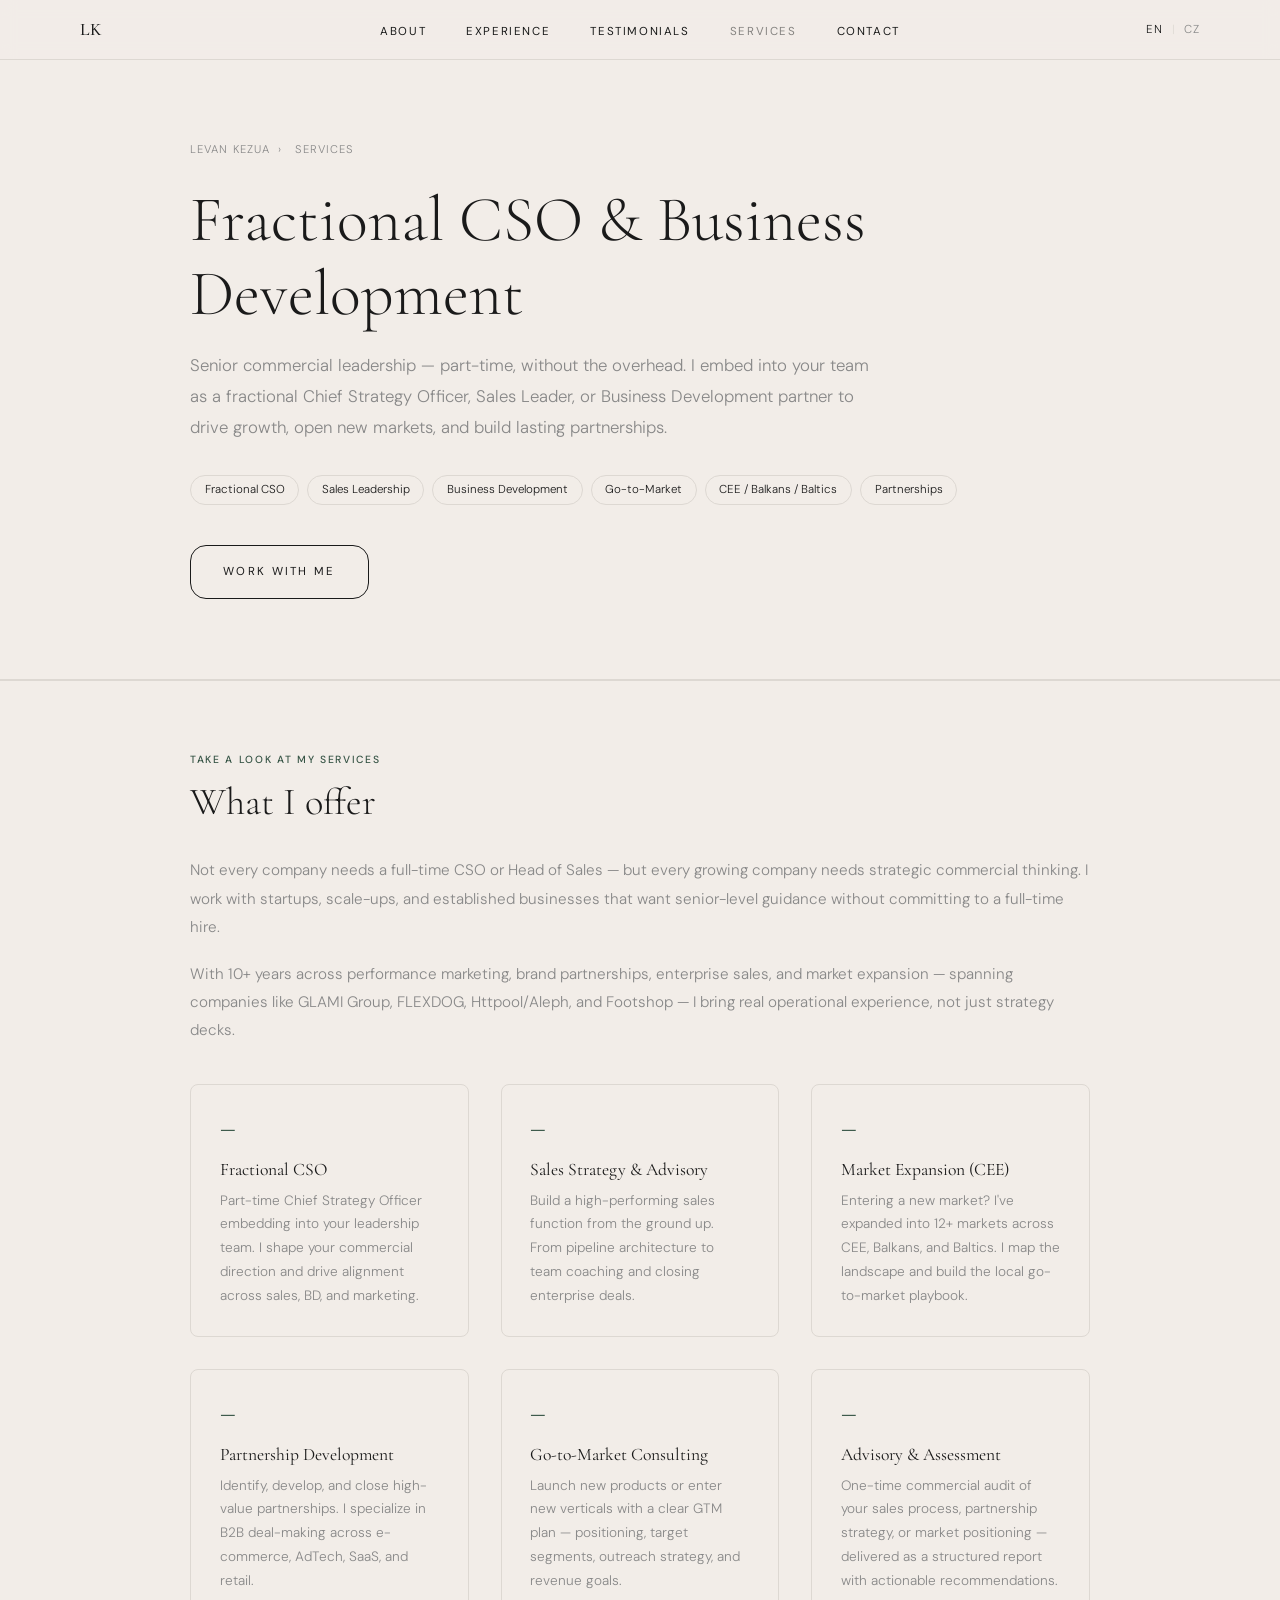
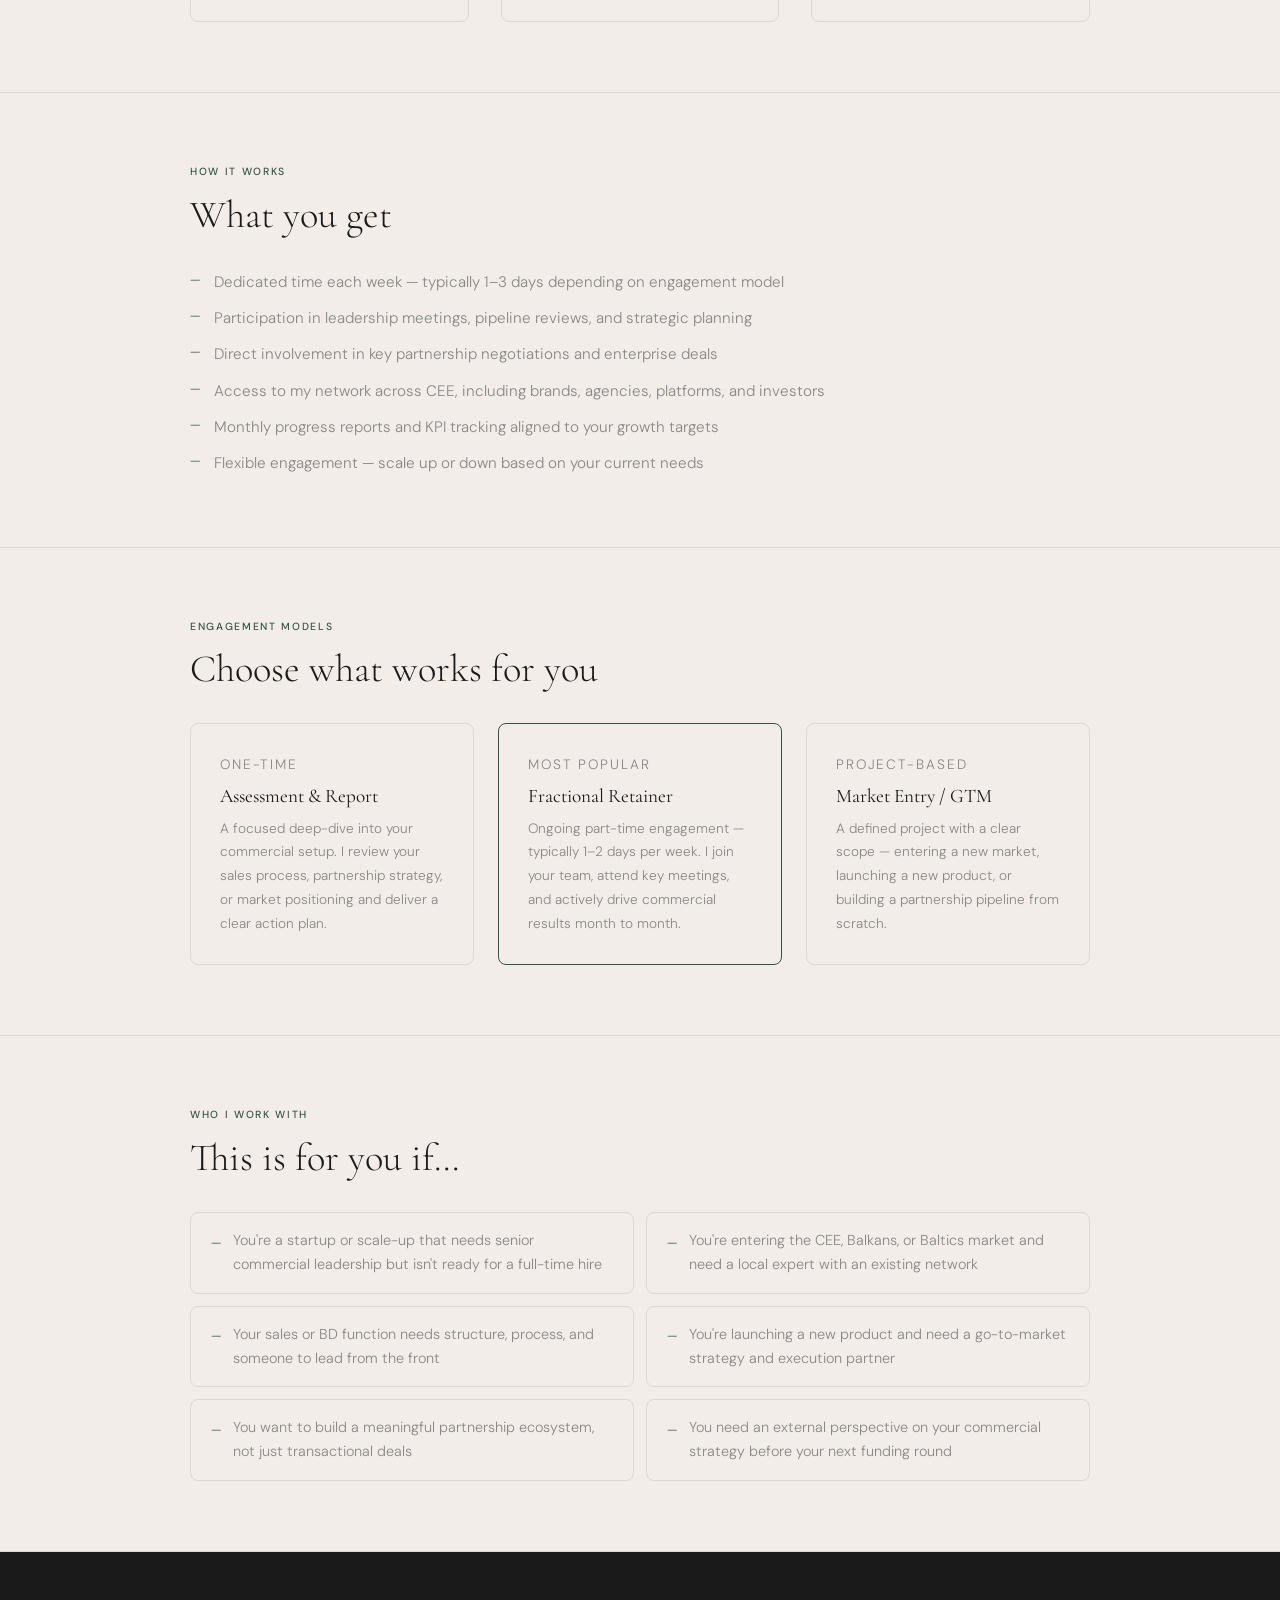
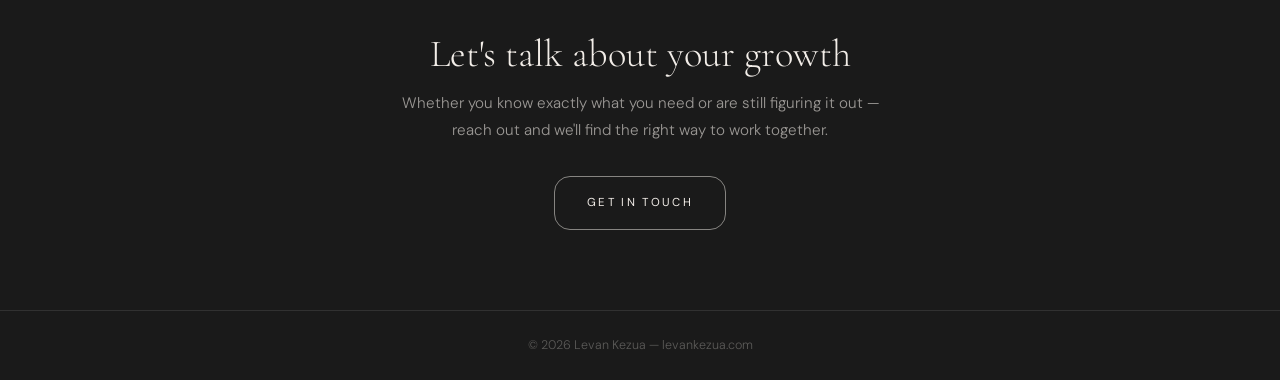
==== commit 08dbcfae: "Update service pages with shared CSS matching Macaly design tokens" ====
--- a/fractional-cso.html
+++ b/fractional-cso.html
@@ -8,91 +8,10 @@
   <link rel="preconnect" href="https://fonts.googleapis.com" />
   <link rel="preconnect" href="https://fonts.gstatic.com" crossorigin />
   <link href="https://fonts.googleapis.com/css2?family=Cormorant+Garamond:ital,wght@0,300;0,400;0,500;1,300;1,400&family=DM+Sans:wght@300;400;500&display=swap" rel="stylesheet" />
+  <link rel="stylesheet" href="service.css" />
   <script type="text/javascript">(function(c,l,a,r,i,t,y){c[a]=c[a]||function(){(c[a].q=c[a].q||[]).push(arguments)};t=l.createElement(r);t.async=1;t.src="https://www.clarity.ms/tag/"+i;y=l.getElementsByTagName(r)[0];y.parentNode.insertBefore(t,y)})(window,document,"clarity","script","w3x8jxwo1a");</script>
   <script async src="https://www.googletagmanager.com/gtag/js?id=G-P7CTTK1KFV"></script>
   <script>window.dataLayer=window.dataLayer||[];function gtag(){dataLayer.push(arguments)}gtag('js',new Date());gtag('config','G-P7CTTK1KFV');</script>
-  <style>
-    *,*::before,*::after{box-sizing:border-box;margin:0;padding:0}
-    :root{--bg:#f2ede8;--text:#1a1a1a;--muted:#888;--border:#ddd8d2;--white:#fff}
-    html{scroll-behavior:smooth}
-    body{font-family:'DM Sans',sans-serif;background:var(--bg);color:var(--text);font-size:16px;line-height:1.7;font-weight:300}
-    h1,h2,h3{font-family:'Cormorant Garamond',serif;font-weight:400;line-height:1.15}
-    a{color:var(--text);text-decoration:none;transition:opacity .2s}
-    a:hover{opacity:.6}
-
-    nav{position:fixed;top:0;left:0;right:0;z-index:100;background:rgba(242,237,232,.95);backdrop-filter:blur(8px);border-bottom:1px solid var(--border);height:60px;display:flex;align-items:center}
-    .nav-inner{width:100%;max-width:1200px;margin:0 auto;padding:0 2.5rem;display:flex;align-items:center;justify-content:center;position:relative}
-    .nav-logo{position:absolute;left:2.5rem;font-family:'Cormorant Garamond',serif;font-size:1.1rem;font-weight:500;letter-spacing:.05em}
-    .nav-links{display:flex;gap:2.5rem;list-style:none}
-    .nav-links a{font-size:.72rem;font-weight:400;letter-spacing:.14em;text-transform:uppercase;color:var(--text)}
-    .nav-links a:hover,.nav-links a.active{opacity:.5}
-    .nav-lang{position:absolute;right:2.5rem;display:flex;gap:.5rem;align-items:center;font-size:.72rem;letter-spacing:.1em;text-transform:uppercase}
-    .nav-lang a{color:var(--muted)}
-    .nav-lang a.active{color:var(--text)}
-    .nav-lang span{color:var(--border)}
-    .nav-toggle{display:none;background:none;border:none;cursor:pointer;padding:4px;position:absolute;right:2.5rem}
-    .nav-toggle span{display:block;width:22px;height:1.5px;background:var(--text);margin:5px 0}
-    .nav-links li{position:relative}
-    .nav-dropdown{display:none;position:absolute;top:100%;left:50%;transform:translateX(-50%);background:var(--bg);border:1px solid var(--border);min-width:220px;padding:12px 0 6px;z-index:200}
-    .nav-dropdown::before{content:'';position:absolute;top:-12px;left:0;right:0;height:12px}
-    .nav-links li:hover .nav-dropdown{display:block}
-    .nav-dropdown a{display:block;padding:.55rem 1.2rem;font-size:.7rem;letter-spacing:.12em;text-transform:uppercase;color:var(--muted);white-space:nowrap}
-    .nav-dropdown a:hover{color:var(--text);opacity:1;background:rgba(0,0,0,.03)}
-
-    .page-hero{padding:140px 2.5rem 80px;border-bottom:1px solid var(--border)}
-    .page-hero-inner{max-width:900px;margin:0 auto}
-    .breadcrumb{font-size:.7rem;letter-spacing:.1em;text-transform:uppercase;color:var(--muted);margin-bottom:1.5rem}
-    .breadcrumb a{color:var(--muted)}
-    .breadcrumb span{margin:0 .5rem}
-    .page-hero h1{font-size:clamp(2.5rem,5vw,4rem);font-weight:300;color:var(--text);margin-bottom:1.25rem}
-    .page-hero .lead{font-size:1.05rem;font-weight:300;color:var(--muted);max-width:680px;line-height:1.85;margin-bottom:2rem}
-    .tag-row{display:flex;flex-wrap:wrap;gap:.5rem;margin-bottom:2.5rem}
-    .tag{font-size:.72rem;font-weight:300;border:1px solid var(--border);border-radius:50px;padding:.25rem .85rem;color:var(--text)}
-    .btn-outline-dark{display:inline-block;padding:.8rem 2rem;border:1px solid var(--text);border-radius:50px;font-family:'DM Sans',sans-serif;font-size:.72rem;font-weight:400;letter-spacing:.14em;text-transform:uppercase;color:var(--text);transition:background .2s,color .2s}
-    .btn-outline-dark:hover{background:var(--text);color:var(--bg);opacity:1}
-
-    .page-section{padding:70px 2.5rem;border-top:1px solid var(--border)}
-    .section-inner{max-width:900px;margin:0 auto}
-    .sec-label{font-size:.65rem;font-weight:500;letter-spacing:.16em;text-transform:uppercase;color:var(--muted);margin-bottom:.75rem}
-    .sec-title{font-size:clamp(1.8rem,3vw,2.5rem);font-weight:300;color:var(--text);margin-bottom:2rem}
-    .prose p{font-size:.95rem;font-weight:300;color:var(--muted);line-height:1.85;margin-bottom:1.2rem}
-
-    .services-grid{display:grid;grid-template-columns:repeat(3,1fr);gap:2rem;margin-top:2.5rem}
-    .svc-card{border:1px solid var(--border);padding:1.8rem;transition:border-color .2s}
-    .svc-card:hover{border-color:var(--text)}
-    .svc-icon{font-size:1.4rem;margin-bottom:.85rem}
-    .svc-card h3{font-size:1.1rem;font-weight:400;margin-bottom:.5rem;font-family:'Cormorant Garamond',serif}
-    .svc-card p{font-size:.85rem;font-weight:300;color:var(--muted);line-height:1.75}
-
-    .dash-list{list-style:none;padding:0;margin-top:1.5rem;display:flex;flex-direction:column;gap:.6rem}
-    .dash-list li{font-size:.95rem;font-weight:300;color:var(--text);padding-left:1.5rem;position:relative;line-height:1.75}
-    .dash-list li::before{content:'—';position:absolute;left:0;color:var(--muted);font-size:.8rem}
-
-    .engagement-grid{display:grid;grid-template-columns:repeat(3,1fr);gap:1.5rem;margin-top:2rem}
-    .eng-card{border:1px solid var(--border);padding:1.8rem;transition:border-color .2s}
-    .eng-card:hover{border-color:var(--text)}
-    .eng-card.featured{border-color:var(--text)}
-    .eng-label{font-size:.65rem;font-weight:500;letter-spacing:.14em;text-transform:uppercase;color:var(--muted);margin-bottom:.5rem}
-    .eng-card h3{font-size:1.2rem;font-weight:400;font-family:'Cormorant Garamond',serif;margin-bottom:.6rem}
-    .eng-card p{font-size:.85rem;font-weight:300;color:var(--muted);line-height:1.75}
-
-    .for-grid{display:grid;grid-template-columns:repeat(2,1fr);gap:.75rem;margin-top:1.5rem}
-    .for-item{border:1px solid var(--border);padding:1rem 1.25rem;font-size:.9rem;font-weight:300;color:var(--text);display:flex;align-items:flex-start;gap:.75rem;line-height:1.65}
-    .for-item::before{content:'—';color:var(--muted);flex-shrink:0;font-size:.8rem;margin-top:.15rem}
-
-    .cta-section{padding:80px 2.5rem;background:var(--text);text-align:center;border-top:1px solid var(--border)}
-    .cta-section h2{font-size:clamp(1.8rem,3vw,2.5rem);font-weight:300;color:var(--bg);margin-bottom:.85rem;font-family:'Cormorant Garamond',serif}
-    .cta-section p{font-size:.95rem;font-weight:300;color:rgba(242,237,232,.6);max-width:480px;margin:0 auto 2rem;line-height:1.8}
-    .btn-outline-light{display:inline-block;padding:.8rem 2rem;border:1px solid rgba(242,237,232,.5);border-radius:50px;font-family:'DM Sans',sans-serif;font-size:.72rem;font-weight:400;letter-spacing:.14em;text-transform:uppercase;color:var(--bg);transition:background .2s,color .2s}
-    .btn-outline-light:hover{background:var(--bg);color:var(--text);opacity:1}
-
-    footer{background:var(--text);color:rgba(242,237,232,.3);text-align:center;padding:1.5rem;font-size:.78rem;font-weight:300;border-top:1px solid rgba(255,255,255,.1)}
-    footer a{color:rgba(242,237,232,.3)}
-    footer a:hover{color:rgba(242,237,232,.6);opacity:1}
-
-    @media(max-width:900px){.services-grid{grid-template-columns:1fr 1fr}.engagement-grid{grid-template-columns:1fr}.for-grid{grid-template-columns:1fr}}
-    @media(max-width:768px){.nav-links{display:none;flex-direction:column;position:absolute;top:60px;left:0;right:0;background:var(--bg);padding:1rem 2rem;border-bottom:1px solid var(--border);gap:1rem}.nav-links.open{display:flex}.nav-toggle{display:block}.nav-lang{display:none}.services-grid{grid-template-columns:1fr}}
-  </style>
 </head>
 <body>
 
--- a/service.css
+++ b/service.css
@@ -0,0 +1,136 @@
+*,*::before,*::after{box-sizing:border-box;margin:0;padding:0}
+
+:root{
+  --bg:#f2ede8;
+  --text:#1a1a1a;
+  --muted:#888;
+  --border:#ddd8d2;
+  --white:#fff;
+  --gold:hsl(150,22%,27%);
+  --surface2:hsl(0,0%,90%);
+}
+
+html{scroll-behavior:smooth}
+
+body{
+  font-family:'DM Sans',sans-serif;
+  background:var(--bg);
+  color:var(--text);
+  font-size:16px;
+  line-height:1.7;
+  font-weight:300;
+}
+
+h1,h2,h3{font-family:'Cormorant Garamond',serif;font-weight:400;line-height:1.15}
+a{color:var(--text);text-decoration:none;transition:opacity .2s}
+a:hover{opacity:.6}
+
+/* ── NAV ── */
+nav{position:fixed;top:0;left:0;right:0;z-index:100;background:rgba(242,237,232,.95);backdrop-filter:blur(8px);border-bottom:1px solid var(--border);height:60px;display:flex;align-items:center}
+.nav-inner{width:100%;max-width:1200px;margin:0 auto;padding:0 2.5rem;display:flex;align-items:center;justify-content:center;position:relative}
+.nav-logo{position:absolute;left:2.5rem;font-family:'Cormorant Garamond',serif;font-size:1.1rem;font-weight:500;letter-spacing:.05em}
+.nav-links{display:flex;gap:2.5rem;list-style:none}
+.nav-links a{font-size:.72rem;font-weight:400;letter-spacing:.14em;text-transform:uppercase;color:var(--text)}
+.nav-links a:hover,.nav-links a.active{opacity:.5}
+.nav-lang{position:absolute;right:2.5rem;display:flex;gap:.5rem;align-items:center;font-size:.72rem;letter-spacing:.1em;text-transform:uppercase}
+.nav-lang a{color:var(--muted)}
+.nav-lang a.active{color:var(--text)}
+.nav-lang span{color:var(--border)}
+.nav-toggle{display:none;background:none;border:none;cursor:pointer;padding:4px;position:absolute;right:2.5rem}
+.nav-toggle span{display:block;width:22px;height:1.5px;background:var(--text);margin:5px 0}
+.nav-links li{position:relative}
+.nav-dropdown{display:none;position:absolute;top:100%;left:50%;transform:translateX(-50%);background:var(--bg);border:1px solid var(--border);min-width:220px;padding:12px 0 6px;z-index:200}
+.nav-dropdown::before{content:'';position:absolute;top:-12px;left:0;right:0;height:12px}
+.nav-links li:hover .nav-dropdown{display:block}
+.nav-dropdown a{display:block;padding:.55rem 1.2rem;font-size:.7rem;letter-spacing:.12em;text-transform:uppercase;color:var(--muted);white-space:nowrap}
+.nav-dropdown a:hover{color:var(--text);opacity:1;background:rgba(0,0,0,.03)}
+
+/* ── PAGE HERO ── */
+.page-hero{padding:140px 2.5rem 80px;border-bottom:1px solid var(--border)}
+.page-hero-inner{max-width:900px;margin:0 auto}
+.breadcrumb{font-size:.7rem;letter-spacing:.1em;text-transform:uppercase;color:var(--muted);margin-bottom:1.5rem}
+.breadcrumb a{color:var(--muted)}
+.breadcrumb span{margin:0 .5rem}
+.page-hero h1{font-size:clamp(2.5rem,5vw,4rem);font-weight:300;color:var(--text);margin-bottom:1.25rem}
+.page-hero .lead{font-size:1.05rem;font-weight:300;color:var(--muted);max-width:680px;line-height:1.85;margin-bottom:2rem}
+.tag-row{display:flex;flex-wrap:wrap;gap:.5rem;margin-bottom:2.5rem}
+.tag{font-size:.72rem;font-weight:300;border:1px solid var(--border);border-radius:50px;padding:.25rem .85rem;color:var(--text)}
+
+.btn-outline-dark{display:inline-block;padding:1rem 2rem;border:1px solid var(--text);border-radius:1rem;font-family:'DM Sans',sans-serif;font-size:.72rem;font-weight:400;letter-spacing:.2em;text-transform:uppercase;color:var(--text);transition:background .2s,color .2s}
+.btn-outline-dark:hover{background:var(--text);color:var(--bg);opacity:1}
+
+/* ── SECTIONS ── */
+.page-section{padding:70px 2.5rem;border-top:1px solid var(--border)}
+.section-inner{max-width:900px;margin:0 auto}
+.sec-label{font-size:.65rem;font-weight:500;letter-spacing:.16em;text-transform:uppercase;color:var(--gold);margin-bottom:.75rem}
+.sec-title{font-size:clamp(1.8rem,3vw,2.5rem);font-weight:300;color:var(--text);margin-bottom:2rem}
+.prose p{font-size:.95rem;font-weight:300;color:var(--muted);line-height:1.85;margin-bottom:1.2rem}
+
+/* ── SERVICE CARDS ── */
+.services-grid{display:grid;grid-template-columns:repeat(3,1fr);gap:2rem;margin-top:2.5rem}
+.svc-card{border:1px solid var(--border);padding:1.8rem;transition:border-color .2s;border-radius:.5rem}
+.svc-card:hover{border-color:var(--gold)}
+.svc-icon{font-size:1.2rem;color:var(--gold);margin-bottom:.85rem}
+.svc-card h3{font-size:1.1rem;font-weight:400;margin-bottom:.5rem;font-family:'Cormorant Garamond',serif}
+.svc-card p{font-size:.85rem;font-weight:300;color:var(--muted);line-height:1.75}
+
+/* ── DASH LIST ── */
+.dash-list{list-style:none;padding:0;margin-top:1.5rem;display:flex;flex-direction:column;gap:.6rem}
+.dash-list li{font-size:.95rem;font-weight:300;color:var(--muted);padding-left:1.5rem;position:relative;line-height:1.75}
+.dash-list li::before{content:'—';position:absolute;left:0;color:var(--gold);font-size:.8rem}
+
+/* ── ENGAGEMENT CARDS ── */
+.engagement-grid{display:grid;grid-template-columns:repeat(3,1fr);gap:1.5rem;margin-top:2rem}
+.eng-card{border:1px solid var(--border);padding:1.8rem;transition:border-color .2s;border-radius:.5rem}
+.eng-card:hover{border-color:var(--gold)}
+.eng-card.featured{border-color:var(--gold)}
+.eng-label{font-size:.65rem;font-weight:500;letter-spacing:.14em;text-transform:uppercase;color:var(--gold);margin-bottom:.5rem}
+.eng-card h3{font-size:1.2rem;font-weight:400;font-family:'Cormorant Garamond',serif;margin-bottom:.6rem}
+.eng-card p{font-size:.85rem;font-weight:300;color:var(--muted);line-height:1.75}
+
+/* ── FOR GRID ── */
+.for-grid{display:grid;grid-template-columns:repeat(2,1fr);gap:.75rem;margin-top:1.5rem}
+.for-item{border:1px solid var(--border);padding:1rem 1.25rem;font-size:.9rem;font-weight:300;color:var(--muted);display:flex;align-items:flex-start;gap:.75rem;line-height:1.65;border-radius:.5rem;transition:border-color .2s}
+.for-item:hover{border-color:var(--gold)}
+.for-item::before{content:'—';color:var(--gold);flex-shrink:0;font-size:.8rem;margin-top:.15rem}
+
+/* ── STATS GRID (market-expansion) ── */
+.stats-grid{display:grid;grid-template-columns:repeat(3,1fr);gap:2rem;margin-top:2.5rem}
+.stat-item{padding:1.5rem;border:1px solid var(--border);border-radius:.5rem}
+.stat-num{font-family:'Cormorant Garamond',serif;font-size:2.5rem;font-weight:300;color:var(--gold);line-height:1;margin-bottom:.4rem}
+.stat-label{font-size:.8rem;font-weight:300;color:var(--muted)}
+
+/* ── PROCESS LIST (partnership, gtm) ── */
+.process-list{list-style:none;padding:0;margin-top:1.5rem;counter-reset:process;display:flex;flex-direction:column;gap:1.25rem}
+.process-list li{display:flex;gap:1.25rem;align-items:flex-start;counter-increment:process}
+.process-list li::before{content:counter(process,decimal-leading-zero);font-family:'Cormorant Garamond',serif;font-size:1.4rem;font-weight:300;color:var(--gold);flex-shrink:0;line-height:1.2}
+.process-list li p{font-size:.95rem;font-weight:300;color:var(--muted);line-height:1.75}
+.process-list li strong{display:block;font-size:.95rem;font-weight:400;color:var(--text);margin-bottom:.2rem}
+
+/* ── CTA ── */
+.cta-section{padding:80px 2.5rem;background:var(--text);text-align:center;border-top:1px solid var(--border)}
+.cta-section h2{font-size:clamp(1.8rem,3vw,2.5rem);font-weight:300;color:var(--bg);margin-bottom:.85rem;font-family:'Cormorant Garamond',serif}
+.cta-section p{font-size:.95rem;font-weight:300;color:rgba(242,237,232,.6);max-width:480px;margin:0 auto 2rem;line-height:1.8}
+.btn-outline-light{display:inline-block;padding:1rem 2rem;border:1px solid rgba(242,237,232,.5);border-radius:1rem;font-family:'DM Sans',sans-serif;font-size:.72rem;font-weight:400;letter-spacing:.2em;text-transform:uppercase;color:var(--bg);transition:background .2s,color .2s}
+.btn-outline-light:hover{background:var(--bg);color:var(--text);opacity:1}
+
+/* ── FOOTER ── */
+footer{background:var(--text);color:rgba(242,237,232,.3);text-align:center;padding:1.5rem;font-size:.78rem;font-weight:300;border-top:1px solid rgba(255,255,255,.1)}
+footer a{color:rgba(242,237,232,.3)}
+footer a:hover{color:rgba(242,237,232,.6);opacity:1}
+
+/* ── RESPONSIVE ── */
+@media(max-width:900px){
+  .services-grid{grid-template-columns:1fr 1fr}
+  .engagement-grid{grid-template-columns:1fr}
+  .for-grid{grid-template-columns:1fr}
+  .stats-grid{grid-template-columns:1fr 1fr}
+}
+@media(max-width:768px){
+  .nav-links{display:none;flex-direction:column;position:absolute;top:60px;left:0;right:0;background:var(--bg);padding:1rem 2rem;border-bottom:1px solid var(--border);gap:1rem}
+  .nav-links.open{display:flex}
+  .nav-toggle{display:block}
+  .nav-lang{display:none}
+  .services-grid{grid-template-columns:1fr}
+  .stats-grid{grid-template-columns:1fr}
+}
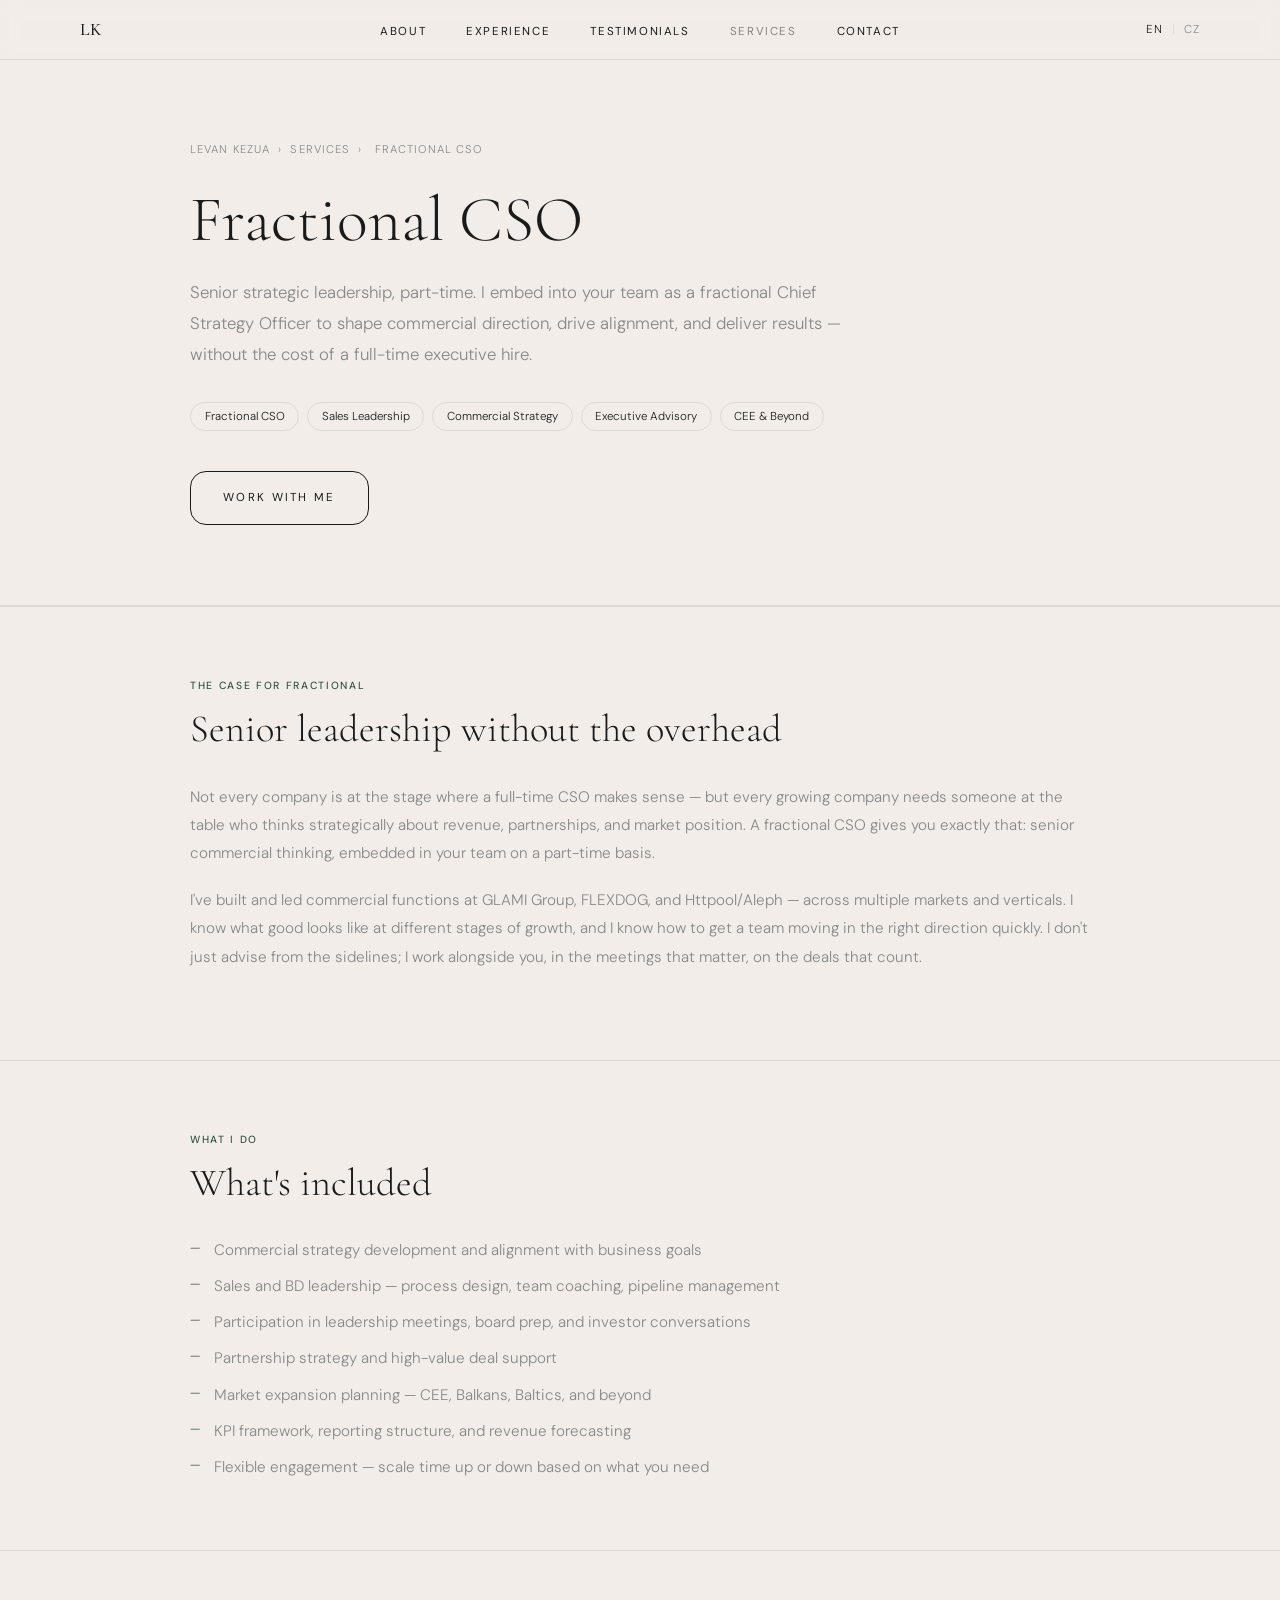
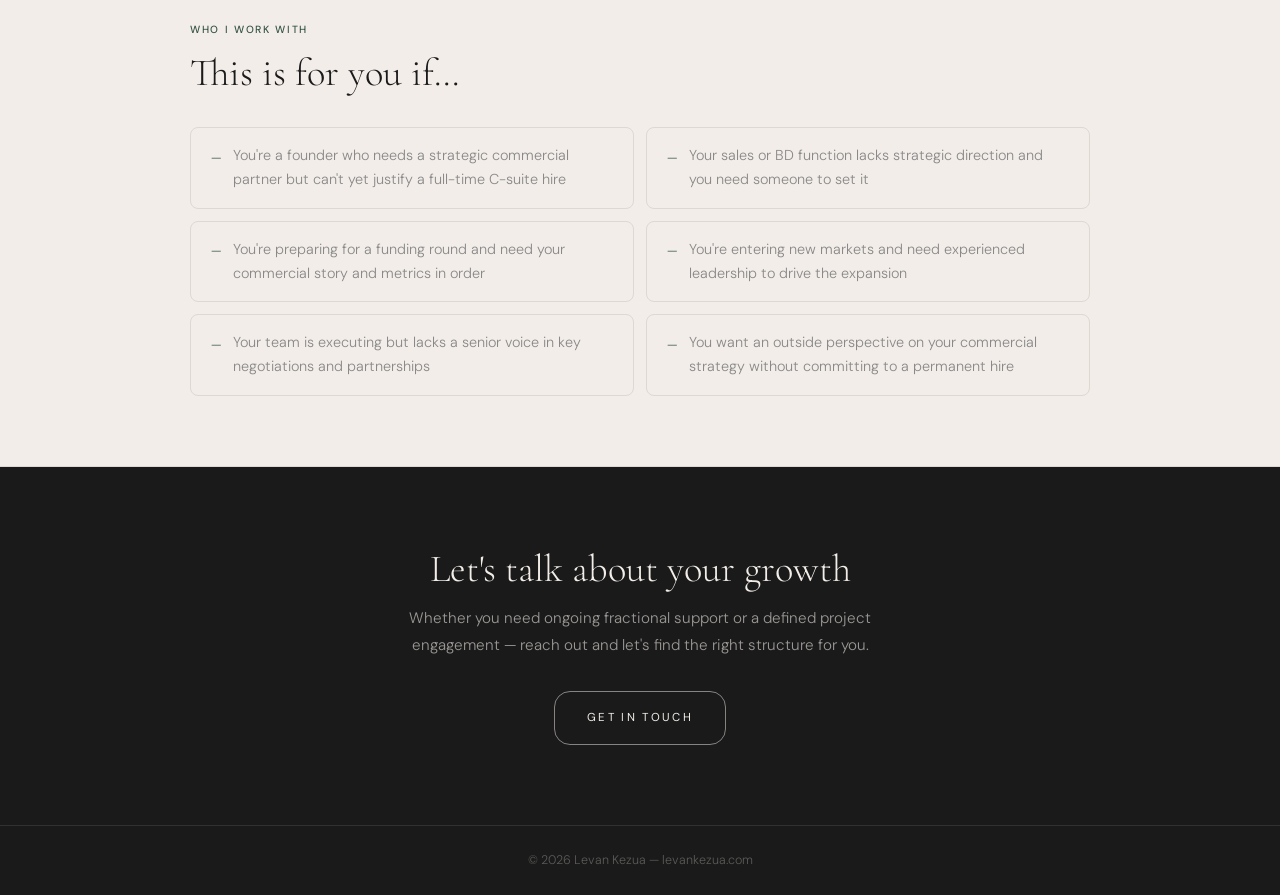
==== commit 6d70d6d9: "Services page separate from Fractional CSO, nav links updated" ====
--- a/fractional-cso.html
+++ b/fractional-cso.html
@@ -3,8 +3,8 @@
 <head>
   <meta charset="UTF-8" />
   <meta name="viewport" content="width=device-width, initial-scale=1.0" />
-  <title>Fractional CSO & Business Development — Levan Kezua</title>
-  <meta name="description" content="Fractional Chief Strategy Officer, Sales Leader & Business Development expert. Part-time strategic leadership for startups and scale-ups across CEE and beyond." />
+  <title>Fractional CSO — Levan Kezua</title>
+  <meta name="description" content="Fractional Chief Strategy Officer for startups and scale-ups. Part-time strategic commercial leadership without the overhead of a full-time hire." />
   <link rel="preconnect" href="https://fonts.googleapis.com" />
   <link rel="preconnect" href="https://fonts.gstatic.com" crossorigin />
   <link href="https://fonts.googleapis.com/css2?family=Cormorant+Garamond:ital,wght@0,300;0,400;0,500;1,300;1,400&family=DM+Sans:wght@300;400;500&display=swap" rel="stylesheet" />
@@ -23,7 +23,7 @@
         <li><a href="index.html#work">Experience</a></li>
         <li><a href="index.html#testimonials">Testimonials</a></li>
         <li>
-          <a href="fractional-cso.html" class="active">Services</a>
+          <a href="services.html" class="active">Services</a>
           <div class="nav-dropdown">
             <a href="fractional-cso.html">Fractional CSO</a>
             <a href="sales-strategy.html">Sales Strategy &amp; Advisory</a>
@@ -41,16 +41,15 @@
 
   <div class="page-hero">
     <div class="page-hero-inner">
-      <div class="breadcrumb"><a href="index.html">Levan Kezua</a><span>›</span> Services</div>
-      <h1>Fractional CSO &amp; Business Development</h1>
-      <p class="lead">Senior commercial leadership — part-time, without the overhead. I embed into your team as a fractional Chief Strategy Officer, Sales Leader, or Business Development partner to drive growth, open new markets, and build lasting partnerships.</p>
+      <div class="breadcrumb"><a href="index.html">Levan Kezua</a><span>›</span><a href="services.html">Services</a><span>›</span> Fractional CSO</div>
+      <h1>Fractional CSO</h1>
+      <p class="lead">Senior strategic leadership, part-time. I embed into your team as a fractional Chief Strategy Officer to shape commercial direction, drive alignment, and deliver results — without the cost of a full-time executive hire.</p>
       <div class="tag-row">
         <span class="tag">Fractional CSO</span>
         <span class="tag">Sales Leadership</span>
-        <span class="tag">Business Development</span>
-        <span class="tag">Go-to-Market</span>
-        <span class="tag">CEE / Balkans / Baltics</span>
-        <span class="tag">Partnerships</span>
+        <span class="tag">Commercial Strategy</span>
+        <span class="tag">Executive Advisory</span>
+        <span class="tag">CEE &amp; Beyond</span>
       </div>
       <a href="index.html#contact" class="btn-outline-dark">Work with me</a>
     </div>
@@ -58,83 +57,28 @@
 
   <div class="page-section">
     <div class="section-inner">
-      <p class="sec-label">Take a look at my services</p>
-      <h2 class="sec-title">What I offer</h2>
+      <p class="sec-label">The case for fractional</p>
+      <h2 class="sec-title">Senior leadership without the overhead</h2>
       <div class="prose">
-        <p>Not every company needs a full-time CSO or Head of Sales — but every growing company needs strategic commercial thinking. I work with startups, scale-ups, and established businesses that want senior-level guidance without committing to a full-time hire.</p>
-        <p>With 10+ years across performance marketing, brand partnerships, enterprise sales, and market expansion — spanning companies like GLAMI Group, FLEXDOG, Httpool/Aleph, and Footshop — I bring real operational experience, not just strategy decks.</p>
-      </div>
-      <div class="services-grid">
-        <div class="svc-card">
-          <div class="svc-icon">—</div>
-          <h3><a href="fractional-cso.html">Fractional CSO</a></h3>
-          <p>Part-time Chief Strategy Officer embedding into your leadership team. I shape your commercial direction and drive alignment across sales, BD, and marketing.</p>
-        </div>
-        <div class="svc-card">
-          <div class="svc-icon">—</div>
-          <h3><a href="sales-strategy.html">Sales Strategy &amp; Advisory</a></h3>
-          <p>Build a high-performing sales function from the ground up. From pipeline architecture to team coaching and closing enterprise deals.</p>
-        </div>
-        <div class="svc-card">
-          <div class="svc-icon">—</div>
-          <h3><a href="market-expansion.html">Market Expansion (CEE)</a></h3>
-          <p>Entering a new market? I've expanded into 12+ markets across CEE, Balkans, and Baltics. I map the landscape and build the local go-to-market playbook.</p>
-        </div>
-        <div class="svc-card">
-          <div class="svc-icon">—</div>
-          <h3><a href="partnership-development.html">Partnership Development</a></h3>
-          <p>Identify, develop, and close high-value partnerships. I specialize in B2B deal-making across e-commerce, AdTech, SaaS, and retail.</p>
-        </div>
-        <div class="svc-card">
-          <div class="svc-icon">—</div>
-          <h3><a href="go-to-market.html">Go-to-Market Consulting</a></h3>
-          <p>Launch new products or enter new verticals with a clear GTM plan — positioning, target segments, outreach strategy, and revenue goals.</p>
-        </div>
-        <div class="svc-card">
-          <div class="svc-icon">—</div>
-          <h3>Advisory &amp; Assessment</h3>
-          <p>One-time commercial audit of your sales process, partnership strategy, or market positioning — delivered as a structured report with actionable recommendations.</p>
-        </div>
+        <p>Not every company is at the stage where a full-time CSO makes sense — but every growing company needs someone at the table who thinks strategically about revenue, partnerships, and market position. A fractional CSO gives you exactly that: senior commercial thinking, embedded in your team on a part-time basis.</p>
+        <p>I've built and led commercial functions at GLAMI Group, FLEXDOG, and Httpool/Aleph — across multiple markets and verticals. I know what good looks like at different stages of growth, and I know how to get a team moving in the right direction quickly. I don't just advise from the sidelines; I work alongside you, in the meetings that matter, on the deals that count.</p>
       </div>
     </div>
   </div>
 
   <div class="page-section">
     <div class="section-inner">
-      <p class="sec-label">How it works</p>
-      <h2 class="sec-title">What you get</h2>
+      <p class="sec-label">What I do</p>
+      <h2 class="sec-title">What's included</h2>
       <ul class="dash-list">
-        <li>Dedicated time each week — typically 1–3 days depending on engagement model</li>
-        <li>Participation in leadership meetings, pipeline reviews, and strategic planning</li>
-        <li>Direct involvement in key partnership negotiations and enterprise deals</li>
-        <li>Access to my network across CEE, including brands, agencies, platforms, and investors</li>
-        <li>Monthly progress reports and KPI tracking aligned to your growth targets</li>
-        <li>Flexible engagement — scale up or down based on your current needs</li>
+        <li>Commercial strategy development and alignment with business goals</li>
+        <li>Sales and BD leadership — process design, team coaching, pipeline management</li>
+        <li>Participation in leadership meetings, board prep, and investor conversations</li>
+        <li>Partnership strategy and high-value deal support</li>
+        <li>Market expansion planning — CEE, Balkans, Baltics, and beyond</li>
+        <li>KPI framework, reporting structure, and revenue forecasting</li>
+        <li>Flexible engagement — scale time up or down based on what you need</li>
       </ul>
-    </div>
-  </div>
-
-  <div class="page-section">
-    <div class="section-inner">
-      <p class="sec-label">Engagement models</p>
-      <h2 class="sec-title">Choose what works for you</h2>
-      <div class="engagement-grid">
-        <div class="eng-card">
-          <p class="eng-label">One-time</p>
-          <h3>Assessment &amp; Report</h3>
-          <p>A focused deep-dive into your commercial setup. I review your sales process, partnership strategy, or market positioning and deliver a clear action plan.</p>
-        </div>
-        <div class="eng-card featured">
-          <p class="eng-label">Most popular</p>
-          <h3>Fractional Retainer</h3>
-          <p>Ongoing part-time engagement — typically 1–2 days per week. I join your team, attend key meetings, and actively drive commercial results month to month.</p>
-        </div>
-        <div class="eng-card">
-          <p class="eng-label">Project-based</p>
-          <h3>Market Entry / GTM</h3>
-          <p>A defined project with a clear scope — entering a new market, launching a new product, or building a partnership pipeline from scratch.</p>
-        </div>
-      </div>
     </div>
   </div>
 
@@ -143,19 +87,19 @@
       <p class="sec-label">Who I work with</p>
       <h2 class="sec-title">This is for you if…</h2>
       <div class="for-grid">
-        <div class="for-item">You're a startup or scale-up that needs senior commercial leadership but isn't ready for a full-time hire</div>
-        <div class="for-item">You're entering the CEE, Balkans, or Baltics market and need a local expert with an existing network</div>
-        <div class="for-item">Your sales or BD function needs structure, process, and someone to lead from the front</div>
-        <div class="for-item">You're launching a new product and need a go-to-market strategy and execution partner</div>
-        <div class="for-item">You want to build a meaningful partnership ecosystem, not just transactional deals</div>
-        <div class="for-item">You need an external perspective on your commercial strategy before your next funding round</div>
+        <div class="for-item">You're a founder who needs a strategic commercial partner but can't yet justify a full-time C-suite hire</div>
+        <div class="for-item">Your sales or BD function lacks strategic direction and you need someone to set it</div>
+        <div class="for-item">You're preparing for a funding round and need your commercial story and metrics in order</div>
+        <div class="for-item">You're entering new markets and need experienced leadership to drive the expansion</div>
+        <div class="for-item">Your team is executing but lacks a senior voice in key negotiations and partnerships</div>
+        <div class="for-item">You want an outside perspective on your commercial strategy without committing to a permanent hire</div>
       </div>
     </div>
   </div>
 
   <div class="cta-section">
     <h2>Let's talk about your growth</h2>
-    <p>Whether you know exactly what you need or are still figuring it out — reach out and we'll find the right way to work together.</p>
+    <p>Whether you need ongoing fractional support or a defined project engagement — reach out and let's find the right structure for you.</p>
     <a href="index.html#contact" class="btn-outline-light">Get in touch</a>
   </div>
 
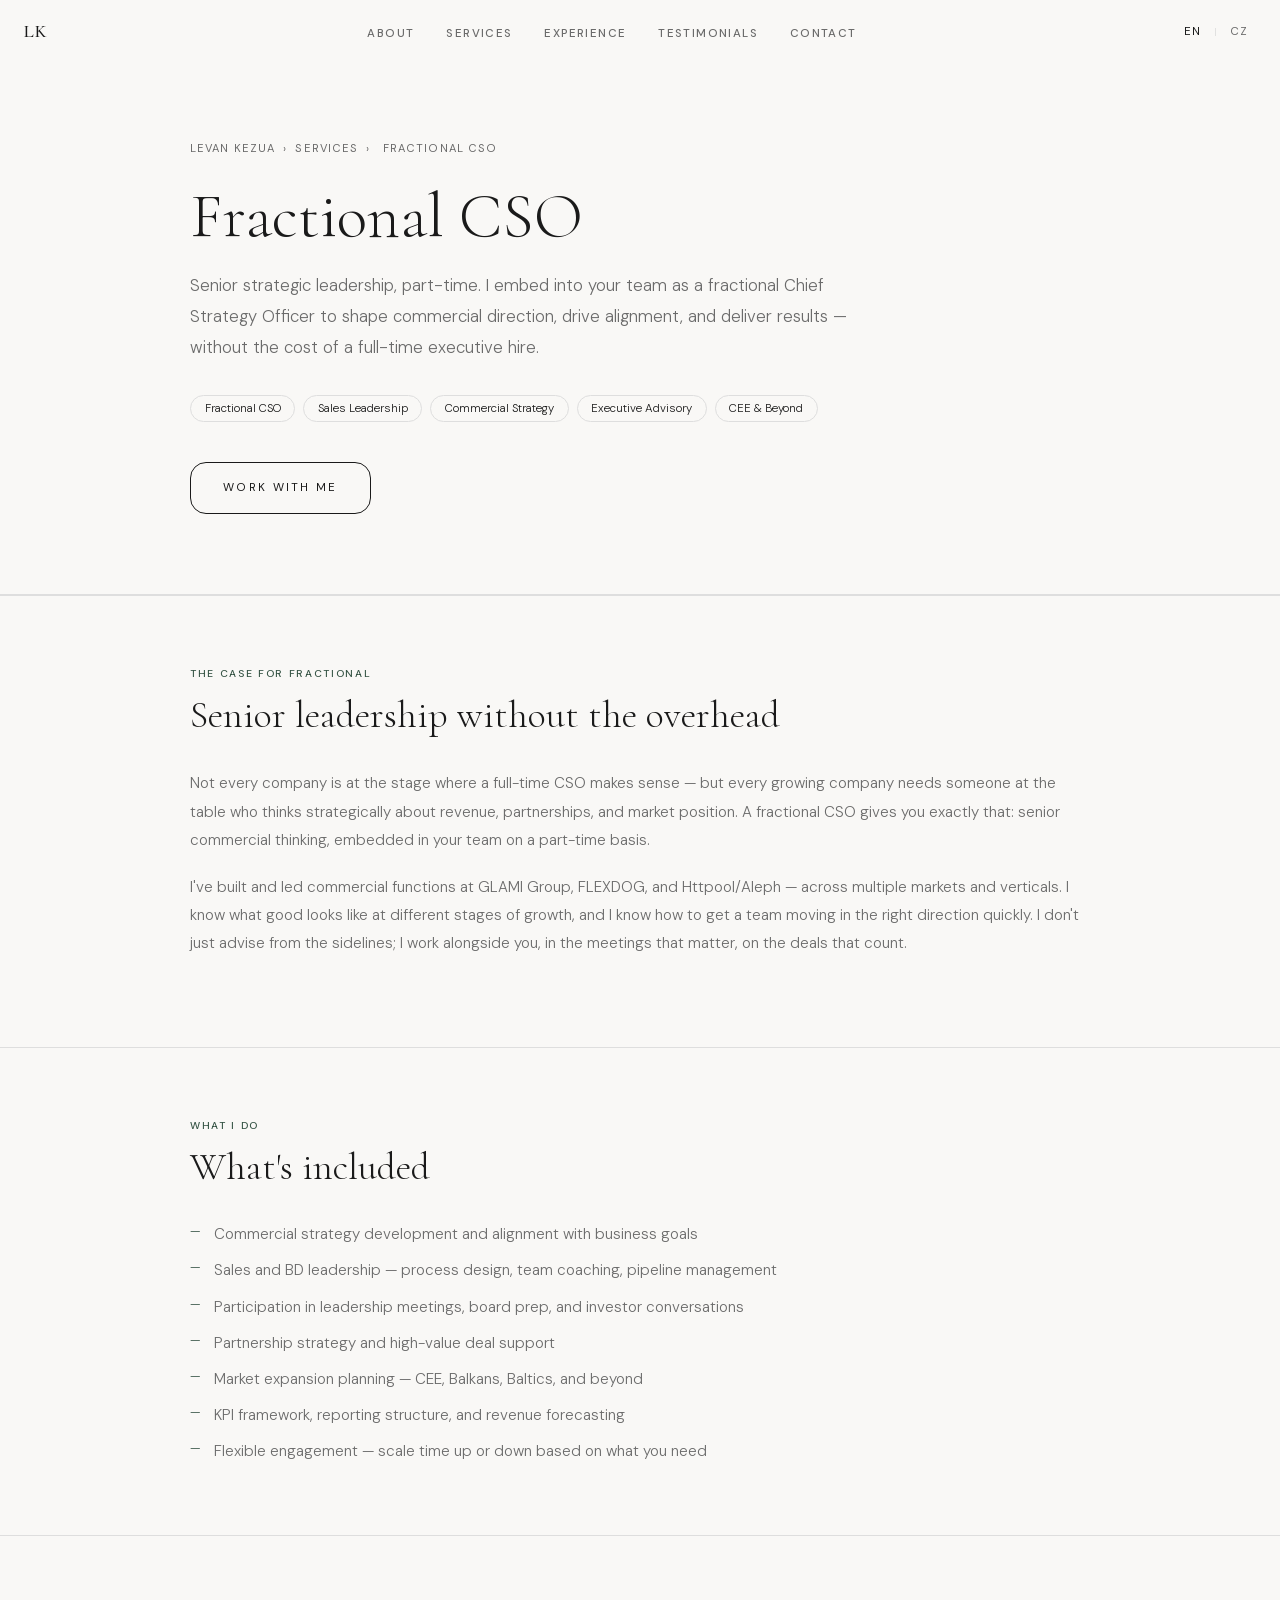
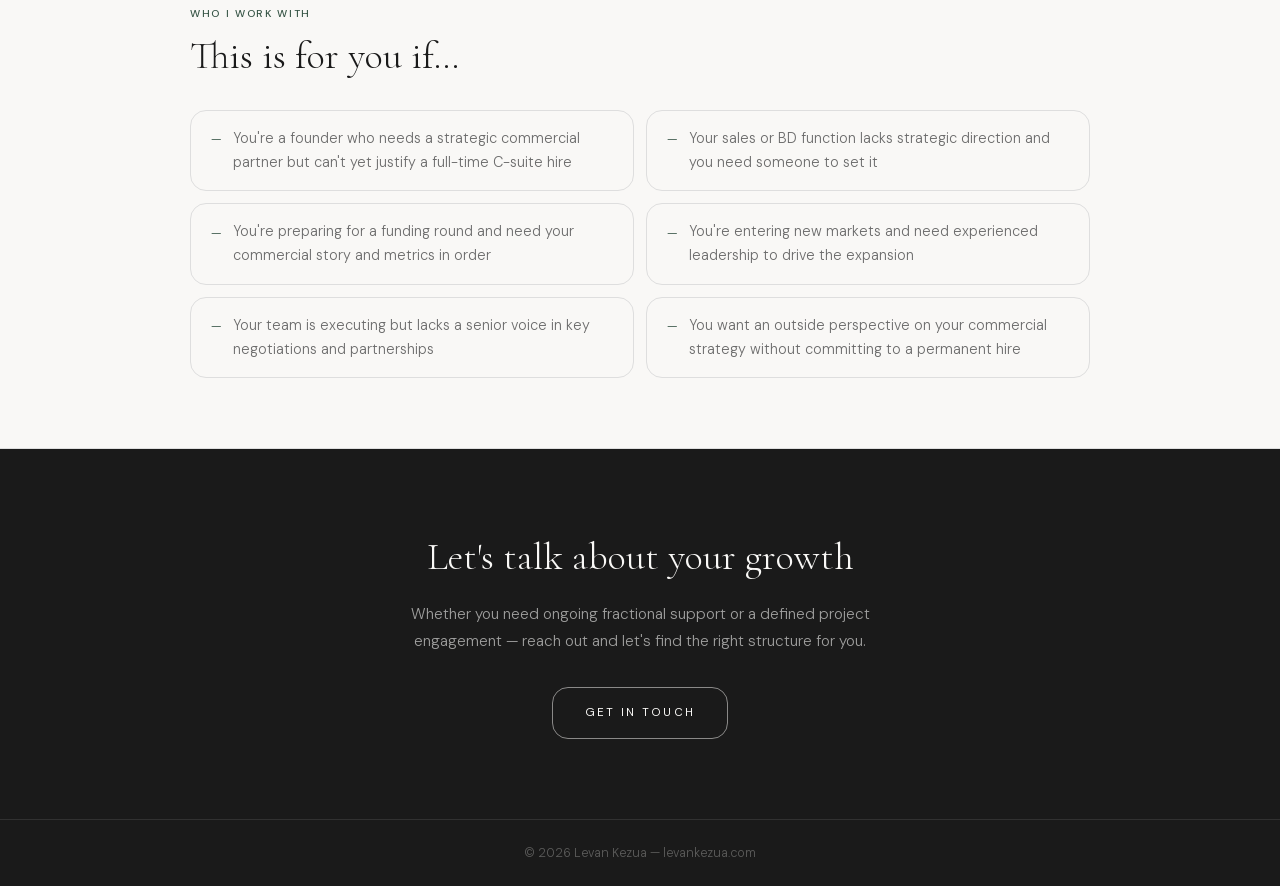
==== commit 0b0b8fe3: "Fix nav order on homepage + match fonts across service pages - Rebuild Macaly: Services now 2nd in n" ====
--- a/fractional-cso.html
+++ b/fractional-cso.html
@@ -1,13 +1,11 @@
 <!DOCTYPE html>
-<html lang="en">
+<html lang="en" class="cormorant_garamond_e34bbed9-module__x7kdfW__variable dm_sans_79d9740c-module__8xworW__variable">
 <head>
   <meta charset="UTF-8" />
   <meta name="viewport" content="width=device-width, initial-scale=1.0" />
   <title>Fractional CSO — Levan Kezua</title>
   <meta name="description" content="Fractional Chief Strategy Officer for startups and scale-ups. Part-time strategic commercial leadership without the overhead of a full-time hire." />
-  <link rel="preconnect" href="https://fonts.googleapis.com" />
-  <link rel="preconnect" href="https://fonts.gstatic.com" crossorigin />
-  <link href="https://fonts.googleapis.com/css2?family=Cormorant+Garamond:ital,wght@0,300;0,400;0,500;1,300;1,400&family=DM+Sans:wght@300;400;500&display=swap" rel="stylesheet" />
+  <link rel="stylesheet" href="_next/static/chunks/d21a6bd48c92c5a0.css" />
   <link rel="stylesheet" href="service.css" />
   <script type="text/javascript">(function(c,l,a,r,i,t,y){c[a]=c[a]||function(){(c[a].q=c[a].q||[]).push(arguments)};t=l.createElement(r);t.async=1;t.src="https://www.clarity.ms/tag/"+i;y=l.getElementsByTagName(r)[0];y.parentNode.insertBefore(t,y)})(window,document,"clarity","script","w3x8jxwo1a");</script>
   <script async src="https://www.googletagmanager.com/gtag/js?id=G-P7CTTK1KFV"></script>
@@ -20,10 +18,8 @@
       <a href="index.html" class="nav-logo">LK</a>
       <ul class="nav-links" id="navLinks">
         <li><a href="index.html#about">About</a></li>
-        <li><a href="index.html#work">Experience</a></li>
-        <li><a href="index.html#testimonials">Testimonials</a></li>
         <li>
-          <a href="services.html" class="active">Services</a>
+          <a href="services.html">Services</a>
           <div class="nav-dropdown">
             <a href="fractional-cso.html">Fractional CSO</a>
             <a href="sales-strategy.html">Sales Strategy &amp; Advisory</a>
@@ -32,6 +28,8 @@
             <a href="go-to-market.html">Go-to-Market Consulting</a>
           </div>
         </li>
+        <li><a href="index.html#work">Experience</a></li>
+        <li><a href="index.html#testimonials">Testimonials</a></li>
         <li><a href="index.html#contact">Contact</a></li>
       </ul>
       <button class="nav-toggle" id="navToggle"><span></span><span></span><span></span></button>
@@ -106,6 +104,10 @@
   <footer><p>© 2026 Levan Kezua — <a href="index.html">levankezua.com</a></p></footer>
 
   <script>
+    const nav=document.querySelector('nav');
+    function updateNav(){nav.classList.toggle('scrolled',window.scrollY>40)}
+    updateNav();
+    window.addEventListener('scroll',updateNav);
     document.getElementById('navToggle').addEventListener('click',()=>document.getElementById('navLinks').classList.toggle('open'));
   </script>
 </body>
--- a/_next/static/chunks/d21a6bd48c92c5a0.css
+++ b/_next/static/chunks/d21a6bd48c92c5a0.css
@@ -0,0 +1,3 @@
+*,:before,:after,::backdrop{--tw-border-spacing-x:0;--tw-border-spacing-y:0;--tw-translate-x:0;--tw-translate-y:0;--tw-rotate:0;--tw-skew-x:0;--tw-skew-y:0;--tw-scale-x:1;--tw-scale-y:1;--tw-pan-x: ;--tw-pan-y: ;--tw-pinch-zoom: ;--tw-scroll-snap-strictness:proximity;--tw-gradient-from-position: ;--tw-gradient-via-position: ;--tw-gradient-to-position: ;--tw-ordinal: ;--tw-slashed-zero: ;--tw-numeric-figure: ;--tw-numeric-spacing: ;--tw-numeric-fraction: ;--tw-ring-inset: ;--tw-ring-offset-width:0px;--tw-ring-offset-color:#fff;--tw-ring-color:#3b82f680;--tw-ring-offset-shadow:0 0 #0000;--tw-ring-shadow:0 0 #0000;--tw-shadow:0 0 #0000;--tw-shadow-colored:0 0 #0000;--tw-blur: ;--tw-brightness: ;--tw-contrast: ;--tw-grayscale: ;--tw-hue-rotate: ;--tw-invert: ;--tw-saturate: ;--tw-sepia: ;--tw-drop-shadow: ;--tw-backdrop-blur: ;--tw-backdrop-brightness: ;--tw-backdrop-contrast: ;--tw-backdrop-grayscale: ;--tw-backdrop-hue-rotate: ;--tw-backdrop-invert: ;--tw-backdrop-opacity: ;--tw-backdrop-saturate: ;--tw-backdrop-sepia: ;--tw-contain-size: ;--tw-contain-layout: ;--tw-contain-paint: ;--tw-contain-style: }*,:before,:after{box-sizing:border-box;border:0 solid #e5e7eb}:before,:after{--tw-content:""}html,:host{-webkit-text-size-adjust:100%;tab-size:4;line-height:1.5;font-family:var(--font-dm-sans),sans-serif;font-feature-settings:normal;font-variation-settings:normal;-webkit-tap-highlight-color:transparent}body{line-height:inherit;margin:0}hr{height:0;color:inherit;border-top-width:1px}abbr:where([title]){-webkit-text-decoration:underline dotted;text-decoration:underline dotted}h1,h2,h3,h4,h5,h6{font-size:inherit;font-weight:inherit}a{color:inherit;-webkit-text-decoration:inherit;text-decoration:inherit}b,strong{font-weight:bolder}code,kbd,samp,pre{font-feature-settings:normal;font-variation-settings:normal;font-family:ui-monospace,SFMono-Regular,Menlo,Monaco,Consolas,Liberation Mono,Courier New,monospace;font-size:1em}small{font-size:80%}sub,sup{vertical-align:baseline;font-size:75%;line-height:0;position:relative}sub{bottom:-.25em}sup{top:-.5em}table{text-indent:0;border-color:inherit;border-collapse:collapse}button,input,optgroup,select,textarea{font-feature-settings:inherit;font-variation-settings:inherit;font-family:inherit;font-size:100%;font-weight:inherit;line-height:inherit;letter-spacing:inherit;color:inherit;margin:0;padding:0}button,select{text-transform:none}button,input:where([type=button]),input:where([type=reset]),input:where([type=submit]){-webkit-appearance:button;background-color:#0000;background-image:none}:-moz-focusring{outline:auto}:-moz-ui-invalid{box-shadow:none}progress{vertical-align:baseline}::-webkit-inner-spin-button{height:auto}::-webkit-outer-spin-button{height:auto}[type=search]{-webkit-appearance:textfield;outline-offset:-2px}::-webkit-search-decoration{-webkit-appearance:none}::-webkit-file-upload-button{-webkit-appearance:button;font:inherit}summary{display:list-item}blockquote,dl,dd,h1,h2,h3,h4,h5,h6,hr,figure,p,pre{margin:0}fieldset{margin:0;padding:0}legend{padding:0}ol,ul,menu{margin:0;padding:0;list-style:none}dialog{padding:0}textarea{resize:vertical}input::-moz-placeholder{opacity:1;color:#9ca3af}textarea::-moz-placeholder{opacity:1;color:#9ca3af}input::placeholder,textarea::placeholder{opacity:1;color:#9ca3af}button,[role=button]{cursor:pointer}:disabled{cursor:default}img,svg,video,canvas,audio,iframe,embed,object{vertical-align:middle;display:block}img,video{max-width:100%;height:auto}[hidden]:where(:not([hidden=until-found])){display:none}:root{--background:36 20% 97%;--foreground:0 0% 10%;--card:0 0% 100%;--card-foreground:0 0% 10%;--popover:0 0% 100%;--popover-foreground:0 0% 10%;--primary:150 22% 27%;--primary-foreground:0 0% 98%;--secondary:0 0% 93%;--secondary-foreground:0 0% 10%;--muted:0 0% 93%;--muted-foreground:0 0% 42%;--accent:150 22% 27%;--accent-foreground:0 0% 98%;--destructive:0 84.2% 60.2%;--destructive-foreground:0 0% 98%;--border:0 0% 87%;--input:0 0% 87%;--ring:150 22% 27%;--chart-1:150 22% 27%;--chart-2:173 58% 39%;--chart-3:197 37% 24%;--chart-4:43 74% 66%;--chart-5:27 87% 67%;--radius:1rem;--gold:150 22% 27%;--surface:36 15% 95%;--surface-2:0 0% 90%}*{border-color:hsl(var(--border))}body{background-color:hsl(var(--background));color:hsl(var(--foreground));font-feature-settings:"kern" 1,"liga" 1;font-size:17px}html{scroll-behavior:smooth}.sr-only{clip:rect(0,0,0,0);white-space:nowrap;border-width:0;width:1px;height:1px;margin:-1px;padding:0;position:absolute;overflow:hidden}.pointer-events-none{pointer-events:none}.pointer-events-auto{pointer-events:auto}.visible{visibility:visible}.invisible{visibility:hidden}.fixed{position:fixed}.absolute{position:absolute}.relative{position:relative}.inset-0{inset:0}.inset-x-0{left:0;right:0}.inset-y-0{top:0;bottom:0}.-bottom-12{bottom:-3rem}.-left-12{left:-3rem}.-right-12{right:-3rem}.-top-12{top:-3rem}.bottom-0{bottom:0}.left-0{left:0}.left-1\/2{left:50%}.left-2{left:.5rem}.left-4{left:1rem}.left-\[50\%\]{left:50%}.right-0{right:0}.right-2{right:.5rem}.right-4{right:1rem}.top-0{top:0}.top-1\/2{top:50%}.top-2{top:.5rem}.top-4{top:1rem}.top-\[1px\]{top:1px}.top-\[50\%\]{top:50%}.top-\[60\%\]{top:60%}.top-full{top:100%}.z-10{z-index:10}.z-50{z-index:50}.z-\[100\]{z-index:100}.z-\[1\]{z-index:1}.-mx-1{margin-left:-.25rem;margin-right:-.25rem}.mx-auto{margin-left:auto;margin-right:auto}.my-0\.5{margin-top:.125rem;margin-bottom:.125rem}.my-1{margin-top:.25rem;margin-bottom:.25rem}.-mb-px{margin-bottom:-1px}.-ml-4{margin-left:-1rem}.-mt-4{margin-top:-1rem}.mb-1{margin-bottom:.25rem}.mb-10{margin-bottom:2.5rem}.mb-12{margin-bottom:3rem}.mb-16{margin-bottom:4rem}.mb-2{margin-bottom:.5rem}.mb-20{margin-bottom:5rem}.mb-3{margin-bottom:.75rem}.mb-4{margin-bottom:1rem}.mb-5{margin-bottom:1.25rem}.mb-6{margin-bottom:1.5rem}.mb-8{margin-bottom:2rem}.ml-1{margin-left:.25rem}.ml-auto{margin-left:auto}.mr-2{margin-right:.5rem}.mt-1{margin-top:.25rem}.mt-1\.5{margin-top:.375rem}.mt-2{margin-top:.5rem}.mt-24{margin-top:6rem}.mt-4{margin-top:1rem}.mt-8{margin-top:2rem}.mt-auto{margin-top:auto}.line-clamp-1{-webkit-line-clamp:1;-webkit-box-orient:vertical;display:-webkit-box;overflow:hidden}.block{display:block}.inline-block{display:inline-block}.flex{display:flex}.inline-flex{display:inline-flex}.table{display:table}.grid{display:grid}.hidden{display:none}.aspect-\[16\/9\]{aspect-ratio:16/9}.aspect-square{aspect-ratio:1}.aspect-video{aspect-ratio:16/9}.size-4{width:1rem;height:1rem}.size-\[--cell-size\]{width:var(--cell-size);height:var(--cell-size)}.h-1\.5{height:.375rem}.h-10{height:2.5rem}.h-11{height:2.75rem}.h-12{height:3rem}.h-16{height:4rem}.h-2{height:.5rem}.h-2\.5{height:.625rem}.h-3{height:.75rem}.h-3\.5{height:.875rem}.h-4{height:1rem}.h-5{height:1.25rem}.h-6{height:1.5rem}.h-8{height:2rem}.h-9{height:2.25rem}.h-\[--cell-size\]{height:var(--cell-size)}.h-\[1px\]{height:1px}.h-\[var\(--radix-navigation-menu-viewport-height\)\]{height:var(--radix-navigation-menu-viewport-height)}.h-\[var\(--radix-select-trigger-height\)\]{height:var(--radix-select-trigger-height)}.h-auto{height:auto}.h-full{height:100%}.h-px{height:1px}.max-h-8{max-height:2rem}.max-h-96{max-height:24rem}.max-h-\[300px\]{max-height:300px}.max-h-screen{max-height:100vh}.min-h-\[80px\]{min-height:80px}.min-h-screen{min-height:100vh}.w-0{width:0}.w-1{width:.25rem}.w-10{width:2.5rem}.w-11{width:2.75rem}.w-2{width:.5rem}.w-2\.5{width:.625rem}.w-3{width:.75rem}.w-3\.5{width:.875rem}.w-3\/4{width:75%}.w-4{width:1rem}.w-5{width:1.25rem}.w-64{width:16rem}.w-72{width:18rem}.w-8{width:2rem}.w-9{width:2.25rem}.w-\[--cell-size\]{width:var(--cell-size)}.w-\[100px\]{width:100px}.w-\[1px\]{width:1px}.w-auto{width:auto}.w-fit{width:fit-content}.w-full{width:100%}.w-max{width:max-content}.w-px{width:1px}.min-w-0{min-width:0}.min-w-\[--cell-size\]{min-width:var(--cell-size)}.min-w-\[12rem\]{min-width:12rem}.min-w-\[220px\]{min-width:220px}.min-w-\[8rem\]{min-width:8rem}.min-w-\[var\(--radix-select-trigger-width\)\]{min-width:var(--radix-select-trigger-width)}.max-w-2xl{max-width:42rem}.max-w-3xl{max-width:48rem}.max-w-7xl{max-width:80rem}.max-w-lg{max-width:32rem}.max-w-max{max-width:max-content}.flex-1{flex:1}.shrink-0{flex-shrink:0}.grow{flex-grow:1}.grow-0{flex-grow:0}.basis-full{flex-basis:100%}.caption-bottom{caption-side:bottom}.border-collapse{border-collapse:collapse}.-translate-x-1\/2{--tw-translate-x:-50%;transform:translate(var(--tw-translate-x),var(--tw-translate-y))rotate(var(--tw-rotate))skewX(var(--tw-skew-x))skewY(var(--tw-skew-y))scaleX(var(--tw-scale-x))scaleY(var(--tw-scale-y))}.-translate-y-1\/2{--tw-translate-y:-50%;transform:translate(var(--tw-translate-x),var(--tw-translate-y))rotate(var(--tw-rotate))skewX(var(--tw-skew-x))skewY(var(--tw-skew-y))scaleX(var(--tw-scale-x))scaleY(var(--tw-scale-y))}.-translate-y-2{--tw-translate-y:-.5rem;transform:translate(var(--tw-translate-x),var(--tw-translate-y))rotate(var(--tw-rotate))skewX(var(--tw-skew-x))skewY(var(--tw-skew-y))scaleX(var(--tw-scale-x))scaleY(var(--tw-scale-y))}.translate-x-\[-50\%\]{--tw-translate-x:-50%;transform:translate(var(--tw-translate-x),var(--tw-translate-y))rotate(var(--tw-rotate))skewX(var(--tw-skew-x))skewY(var(--tw-skew-y))scaleX(var(--tw-scale-x))scaleY(var(--tw-scale-y))}.translate-y-2{--tw-translate-y:.5rem;transform:translate(var(--tw-translate-x),var(--tw-translate-y))rotate(var(--tw-rotate))skewX(var(--tw-skew-x))skewY(var(--tw-skew-y))scaleX(var(--tw-scale-x))scaleY(var(--tw-scale-y))}.translate-y-\[-50\%\]{--tw-translate-y:-50%;transform:translate(var(--tw-translate-x),var(--tw-translate-y))rotate(var(--tw-rotate))skewX(var(--tw-skew-x))skewY(var(--tw-skew-y))scaleX(var(--tw-scale-x))scaleY(var(--tw-scale-y))}.-rotate-45{--tw-rotate:-45deg;transform:translate(var(--tw-translate-x),var(--tw-translate-y))rotate(var(--tw-rotate))skewX(var(--tw-skew-x))skewY(var(--tw-skew-y))scaleX(var(--tw-scale-x))scaleY(var(--tw-scale-y))}.rotate-45{--tw-rotate:45deg;transform:translate(var(--tw-translate-x),var(--tw-translate-y))rotate(var(--tw-rotate))skewX(var(--tw-skew-x))skewY(var(--tw-skew-y))scaleX(var(--tw-scale-x))scaleY(var(--tw-scale-y))}.rotate-90{--tw-rotate:90deg;transform:translate(var(--tw-translate-x),var(--tw-translate-y))rotate(var(--tw-rotate))skewX(var(--tw-skew-x))skewY(var(--tw-skew-y))scaleX(var(--tw-scale-x))scaleY(var(--tw-scale-y))}.transform{transform:translate(var(--tw-translate-x),var(--tw-translate-y))rotate(var(--tw-rotate))skewX(var(--tw-skew-x))skewY(var(--tw-skew-y))scaleX(var(--tw-scale-x))scaleY(var(--tw-scale-y))}@keyframes pulse{50%{opacity:.5}}.animate-pulse{animation:2s cubic-bezier(.4,0,.6,1) infinite pulse}.cursor-default{cursor:default}.cursor-pointer{cursor:pointer}.touch-none{touch-action:none}.select-none{-webkit-user-select:none;user-select:none}.resize-none{resize:none}.list-none{list-style-type:none}.appearance-none{appearance:none}.flex-row{flex-direction:row}.flex-col{flex-direction:column}.flex-col-reverse{flex-direction:column-reverse}.flex-wrap{flex-wrap:wrap}.items-start{align-items:flex-start}.items-end{align-items:flex-end}.items-center{align-items:center}.items-stretch{align-items:stretch}.justify-center{justify-content:center}.justify-between{justify-content:space-between}.gap-0{gap:0}.gap-1{gap:.25rem}.gap-1\.5{gap:.375rem}.gap-12{gap:3rem}.gap-16{gap:4rem}.gap-2{gap:.5rem}.gap-3{gap:.75rem}.gap-4{gap:1rem}.gap-5{gap:1.25rem}.gap-6{gap:1.5rem}.gap-8{gap:2rem}.gap-x-6{-moz-column-gap:1.5rem;column-gap:1.5rem}.gap-y-1{row-gap:.25rem}.space-x-1>:not([hidden])~:not([hidden]){--tw-space-x-reverse:0;margin-right:calc(.25rem*var(--tw-space-x-reverse));margin-left:calc(.25rem*calc(1 - var(--tw-space-x-reverse)))}.space-x-4>:not([hidden])~:not([hidden]){--tw-space-x-reverse:0;margin-right:calc(1rem*var(--tw-space-x-reverse));margin-left:calc(1rem*calc(1 - var(--tw-space-x-reverse)))}.space-y-1>:not([hidden])~:not([hidden]){--tw-space-y-reverse:0;margin-top:calc(.25rem*calc(1 - var(--tw-space-y-reverse)));margin-bottom:calc(.25rem*var(--tw-space-y-reverse))}.space-y-1\.5>:not([hidden])~:not([hidden]){--tw-space-y-reverse:0;margin-top:calc(.375rem*calc(1 - var(--tw-space-y-reverse)));margin-bottom:calc(.375rem*var(--tw-space-y-reverse))}.space-y-2>:not([hidden])~:not([hidden]){--tw-space-y-reverse:0;margin-top:calc(.5rem*calc(1 - var(--tw-space-y-reverse)));margin-bottom:calc(.5rem*var(--tw-space-y-reverse))}.space-y-4>:not([hidden])~:not([hidden]){--tw-space-y-reverse:0;margin-top:calc(1rem*calc(1 - var(--tw-space-y-reverse)));margin-bottom:calc(1rem*var(--tw-space-y-reverse))}.space-y-5>:not([hidden])~:not([hidden]){--tw-space-y-reverse:0;margin-top:calc(1.25rem*calc(1 - var(--tw-space-y-reverse)));margin-bottom:calc(1.25rem*var(--tw-space-y-reverse))}.space-y-6>:not([hidden])~:not([hidden]){--tw-space-y-reverse:0;margin-top:calc(1.5rem*calc(1 - var(--tw-space-y-reverse)));margin-bottom:calc(1.5rem*var(--tw-space-y-reverse))}.overflow-auto{overflow:auto}.overflow-hidden{overflow:hidden}.overflow-x-auto{overflow-x:auto}.overflow-y-auto{overflow-y:auto}.overflow-x-hidden{overflow-x:hidden}.whitespace-nowrap{white-space:nowrap}.break-words{overflow-wrap:break-word}.rounded{border-radius:.25rem}.rounded-2xl{border-radius:1rem}.rounded-\[2px\]{border-radius:2px}.rounded-\[inherit\]{border-radius:inherit}.rounded-full{border-radius:9999px}.rounded-lg{border-radius:var(--radius)}.rounded-md{border-radius:calc(var(--radius) - 2px)}.rounded-none{border-radius:0}.rounded-sm{border-radius:calc(var(--radius) - 4px)}.rounded-l-md{border-top-left-radius:calc(var(--radius) - 2px);border-bottom-left-radius:calc(var(--radius) - 2px)}.rounded-r-md{border-top-right-radius:calc(var(--radius) - 2px);border-bottom-right-radius:calc(var(--radius) - 2px)}.rounded-t-\[10px\]{border-top-left-radius:10px;border-top-right-radius:10px}.rounded-tl-sm{border-top-left-radius:calc(var(--radius) - 4px)}.border{border-width:1px}.border-2{border-width:2px}.border-\[1\.5px\]{border-width:1.5px}.border-y{border-top-width:1px;border-bottom-width:1px}.border-b{border-bottom-width:1px}.border-b-2{border-bottom-width:2px}.border-l{border-left-width:1px}.border-l-2{border-left-width:2px}.border-r{border-right-width:1px}.border-t{border-top-width:1px}.border-dashed{border-style:dashed}.border-\[--color-border\]{border-color:var(--color-border)}.border-border{border-color:hsl(var(--border))}.border-border\/50{border-color:hsl(var(--border)/.5)}.border-destructive{border-color:hsl(var(--destructive))}.border-destructive\/50{border-color:hsl(var(--destructive)/.5)}.border-foreground{border-color:hsl(var(--foreground))}.border-gold{border-color:hsl(var(--gold))}.border-input{border-color:hsl(var(--input))}.border-primary{border-color:hsl(var(--primary))}.border-transparent{border-color:#0000}.border-l-transparent{border-left-color:#0000}.border-t-transparent{border-top-color:#0000}.bg-\[--color-bg\]{background-color:var(--color-bg)}.bg-accent{background-color:hsl(var(--accent))}.bg-background{background-color:hsl(var(--background))}.bg-background\/60{background-color:hsl(var(--background)/.6)}.bg-background\/80{background-color:hsl(var(--background)/.8)}.bg-black\/80{background-color:#000c}.bg-border{background-color:hsl(var(--border))}.bg-card{background-color:hsl(var(--card))}.bg-destructive{background-color:hsl(var(--destructive))}.bg-foreground{background-color:hsl(var(--foreground))}.bg-muted{background-color:hsl(var(--muted))}.bg-muted\/50{background-color:hsl(var(--muted)/.5)}.bg-popover{background-color:hsl(var(--popover))}.bg-primary{background-color:hsl(var(--primary))}.bg-secondary{background-color:hsl(var(--secondary))}.bg-surface-2{background-color:hsl(var(--surface-2))}.bg-transparent{background-color:#0000}.fill-current{fill:currentColor}.object-contain{-o-object-fit:contain;object-fit:contain}.object-cover{-o-object-fit:cover;object-fit:cover}.p-0{padding:0}.p-1{padding:.25rem}.p-3{padding:.75rem}.p-4{padding:1rem}.p-6{padding:1.5rem}.p-8{padding:2rem}.p-\[1px\]{padding:1px}.px-0{padding-left:0;padding-right:0}.px-2{padding-left:.5rem;padding-right:.5rem}.px-2\.5{padding-left:.625rem;padding-right:.625rem}.px-3{padding-left:.75rem;padding-right:.75rem}.px-4{padding-left:1rem;padding-right:1rem}.px-5{padding-left:1.25rem;padding-right:1.25rem}.px-6{padding-left:1.5rem;padding-right:1.5rem}.px-8{padding-left:2rem;padding-right:2rem}.px-\[--cell-size\]{padding-left:var(--cell-size);padding-right:var(--cell-size)}.py-0\.5{padding-top:.125rem;padding-bottom:.125rem}.py-1{padding-top:.25rem;padding-bottom:.25rem}.py-1\.5{padding-top:.375rem;padding-bottom:.375rem}.py-2{padding-top:.5rem;padding-bottom:.5rem}.py-28{padding-top:7rem;padding-bottom:7rem}.py-3{padding-top:.75rem;padding-bottom:.75rem}.py-4{padding-top:1rem;padding-bottom:1rem}.py-6{padding-top:1.5rem;padding-bottom:1.5rem}.py-8{padding-top:2rem;padding-bottom:2rem}.pb-3{padding-bottom:.75rem}.pb-4{padding-bottom:1rem}.pl-2{padding-left:.5rem}.pl-2\.5{padding-left:.625rem}.pl-3{padding-left:.75rem}.pl-4{padding-left:1rem}.pl-5{padding-left:1.25rem}.pl-8{padding-left:2rem}.pr-1{padding-right:.25rem}.pr-2{padding-right:.5rem}.pr-2\.5{padding-right:.625rem}.pr-6{padding-right:1.5rem}.pr-8{padding-right:2rem}.pt-0{padding-top:0}.pt-16{padding-top:4rem}.pt-3{padding-top:.75rem}.pt-4{padding-top:1rem}.pt-5{padding-top:1.25rem}.text-left{text-align:left}.text-center{text-align:center}.align-middle{vertical-align:middle}.font-display{font-family:var(--font-cormorant),Georgia,serif}.font-mono{font-family:ui-monospace,SFMono-Regular,Menlo,Monaco,Consolas,Liberation Mono,Courier New,monospace}.font-sans{font-family:var(--font-dm-sans),sans-serif}.text-2xl{font-size:1.5rem;line-height:2rem}.text-3xl{font-size:1.875rem;line-height:2.25rem}.text-4xl{font-size:2.25rem;line-height:2.5rem}.text-5xl{font-size:3rem;line-height:1}.text-\[0\.7rem\]{font-size:.7rem}.text-\[0\.8rem\]{font-size:.8rem}.text-base{font-size:1rem;line-height:1.5rem}.text-lg{font-size:1.125rem;line-height:1.75rem}.text-sm{font-size:.875rem;line-height:1.25rem}.text-xs{font-size:.75rem;line-height:1rem}.font-light{font-weight:300}.font-medium{font-weight:500}.font-normal{font-weight:400}.font-semibold{font-weight:600}.uppercase{text-transform:uppercase}.italic{font-style:italic}.tabular-nums{--tw-numeric-spacing:tabular-nums;font-variant-numeric:var(--tw-ordinal)var(--tw-slashed-zero)var(--tw-numeric-figure)var(--tw-numeric-spacing)var(--tw-numeric-fraction)}.leading-7{line-height:1.75rem}.leading-8{line-height:2rem}.leading-\[1\.08\]{line-height:1.08}.leading-none{line-height:1}.leading-snug{line-height:1.375}.leading-tight{line-height:1.25}.tracking-\[0\.12em\]{letter-spacing:.12em}.tracking-\[0\.15em\]{letter-spacing:.15em}.tracking-\[0\.2em\]{letter-spacing:.2em}.tracking-tight{letter-spacing:-.025em}.tracking-wide{letter-spacing:.025em}.tracking-wider{letter-spacing:.05em}.tracking-widest{letter-spacing:.1em}.text-accent-foreground{color:hsl(var(--accent-foreground))}.text-border{color:hsl(var(--border))}.text-card-foreground{color:hsl(var(--card-foreground))}.text-current{color:currentColor}.text-destructive{color:hsl(var(--destructive))}.text-destructive-foreground{color:hsl(var(--destructive-foreground))}.text-foreground{color:hsl(var(--foreground))}.text-foreground\/50{color:hsl(var(--foreground)/.5)}.text-gold{color:hsl(var(--gold))}.text-muted-foreground{color:hsl(var(--muted-foreground))}.text-popover-foreground{color:hsl(var(--popover-foreground))}.text-primary{color:hsl(var(--primary))}.text-primary-foreground{color:hsl(var(--primary-foreground))}.text-secondary-foreground{color:hsl(var(--secondary-foreground))}.underline-offset-4{text-underline-offset:4px}.antialiased{-webkit-font-smoothing:antialiased;-moz-osx-font-smoothing:grayscale}.opacity-0{opacity:0}.opacity-50{opacity:.5}.opacity-60{opacity:.6}.opacity-70{opacity:.7}.opacity-90{opacity:.9}.shadow-lg{--tw-shadow:0 10px 15px -3px #0000001a,0 4px 6px -4px #0000001a;--tw-shadow-colored:0 10px 15px -3px var(--tw-shadow-color),0 4px 6px -4px var(--tw-shadow-color);box-shadow:var(--tw-ring-offset-shadow,0 0 #0000),var(--tw-ring-shadow,0 0 #0000),var(--tw-shadow)}.shadow-md{--tw-shadow:0 4px 6px -1px #0000001a,0 2px 4px -2px #0000001a;--tw-shadow-colored:0 4px 6px -1px var(--tw-shadow-color),0 2px 4px -2px var(--tw-shadow-color);box-shadow:var(--tw-ring-offset-shadow,0 0 #0000),var(--tw-ring-shadow,0 0 #0000),var(--tw-shadow)}.shadow-sm{--tw-shadow:0 1px 2px 0 #0000000d;--tw-shadow-colored:0 1px 2px 0 var(--tw-shadow-color);box-shadow:var(--tw-ring-offset-shadow,0 0 #0000),var(--tw-ring-shadow,0 0 #0000),var(--tw-shadow)}.shadow-xl{--tw-shadow:0 20px 25px -5px #0000001a,0 8px 10px -6px #0000001a;--tw-shadow-colored:0 20px 25px -5px var(--tw-shadow-color),0 8px 10px -6px var(--tw-shadow-color);box-shadow:var(--tw-ring-offset-shadow,0 0 #0000),var(--tw-ring-shadow,0 0 #0000),var(--tw-shadow)}.shadow-card{--tw-shadow-color:hsl(var(--card));--tw-shadow:var(--tw-shadow-colored)}.shadow-input{--tw-shadow-color:hsl(var(--input));--tw-shadow:var(--tw-shadow-colored)}.outline-none{outline-offset:2px;outline:2px solid #0000}.outline{outline-style:solid}.ring-0{--tw-ring-offset-shadow:var(--tw-ring-inset)0 0 0 var(--tw-ring-offset-width)var(--tw-ring-offset-color);--tw-ring-shadow:var(--tw-ring-inset)0 0 0 calc(0px + var(--tw-ring-offset-width))var(--tw-ring-color);box-shadow:var(--tw-ring-offset-shadow),var(--tw-ring-shadow),var(--tw-shadow,0 0 #0000)}.ring-2{--tw-ring-offset-shadow:var(--tw-ring-inset)0 0 0 var(--tw-ring-offset-width)var(--tw-ring-offset-color);--tw-ring-shadow:var(--tw-ring-inset)0 0 0 calc(2px + var(--tw-ring-offset-width))var(--tw-ring-color);box-shadow:var(--tw-ring-offset-shadow),var(--tw-ring-shadow),var(--tw-shadow,0 0 #0000)}.ring-ring{--tw-ring-color:hsl(var(--ring))}.ring-offset-background{--tw-ring-offset-color:hsl(var(--background))}.filter{filter:var(--tw-blur)var(--tw-brightness)var(--tw-contrast)var(--tw-grayscale)var(--tw-hue-rotate)var(--tw-invert)var(--tw-saturate)var(--tw-sepia)var(--tw-drop-shadow)}.backdrop-blur-sm{--tw-backdrop-blur:blur(4px);-webkit-backdrop-filter:var(--tw-backdrop-blur)var(--tw-backdrop-brightness)var(--tw-backdrop-contrast)var(--tw-backdrop-grayscale)var(--tw-backdrop-hue-rotate)var(--tw-backdrop-invert)var(--tw-backdrop-opacity)var(--tw-backdrop-saturate)var(--tw-backdrop-sepia);backdrop-filter:var(--tw-backdrop-blur)var(--tw-backdrop-brightness)var(--tw-backdrop-contrast)var(--tw-backdrop-grayscale)var(--tw-backdrop-hue-rotate)var(--tw-backdrop-invert)var(--tw-backdrop-opacity)var(--tw-backdrop-saturate)var(--tw-backdrop-sepia)}.transition{transition-property:color,background-color,border-color,text-decoration-color,fill,stroke,opacity,box-shadow,transform,filter,-webkit-backdrop-filter,backdrop-filter;transition-duration:.15s;transition-timing-function:cubic-bezier(.4,0,.2,1)}.transition-all{transition-property:all;transition-duration:.15s;transition-timing-function:cubic-bezier(.4,0,.2,1)}.transition-colors{transition-property:color,background-color,border-color,text-decoration-color,fill,stroke;transition-duration:.15s;transition-timing-function:cubic-bezier(.4,0,.2,1)}.transition-opacity{transition-property:opacity;transition-duration:.15s;transition-timing-function:cubic-bezier(.4,0,.2,1)}.transition-shadow{transition-property:box-shadow;transition-duration:.15s;transition-timing-function:cubic-bezier(.4,0,.2,1)}.transition-transform{transition-property:transform;transition-duration:.15s;transition-timing-function:cubic-bezier(.4,0,.2,1)}.duration-1000{transition-duration:1s}.duration-200{transition-duration:.2s}.duration-300{transition-duration:.3s}.duration-500{transition-duration:.5s}.ease-in-out{transition-timing-function:cubic-bezier(.4,0,.2,1)}@keyframes enter{0%{opacity:var(--tw-enter-opacity,1);transform:translate3d(var(--tw-enter-translate-x,0),var(--tw-enter-translate-y,0),0)scale3d(var(--tw-enter-scale,1),var(--tw-enter-scale,1),var(--tw-enter-scale,1))rotate(var(--tw-enter-rotate,0))}}@keyframes exit{to{opacity:var(--tw-exit-opacity,1);transform:translate3d(var(--tw-exit-translate-x,0),var(--tw-exit-translate-y,0),0)scale3d(var(--tw-exit-scale,1),var(--tw-exit-scale,1),var(--tw-exit-scale,1))rotate(var(--tw-exit-rotate,0))}}.animate-in{--tw-enter-opacity:initial;--tw-enter-scale:initial;--tw-enter-rotate:initial;--tw-enter-translate-x:initial;--tw-enter-translate-y:initial;animation-name:enter;animation-duration:.15s}.fade-in-0{--tw-enter-opacity:0}.fade-in-80{--tw-enter-opacity:.8}.zoom-in-95{--tw-enter-scale:.95}.duration-1000{animation-duration:1s}.duration-200{animation-duration:.2s}.duration-300{animation-duration:.3s}.duration-500{animation-duration:.5s}.ease-in-out{animation-timing-function:cubic-bezier(.4,0,.2,1)}.shadow-card{box-shadow:0 4px 20px #00000012,0 1px 4px #0000000a}.shadow-input{box-shadow:0 0 0 1px hsl(var(--border)),0 1px 3px #0000000d}.\[--cell-size\:2rem\]{--cell-size:2rem}.fade-in{opacity:0;transition:opacity .6s,transform .6s;transform:translateY(20px)}.fade-in.visible{opacity:1;transform:translateY(0)}body nextjs-portal{display:none}.file\:border-0::file-selector-button{border-width:0}.file\:bg-transparent::file-selector-button{background-color:#0000}.file\:text-sm::file-selector-button{font-size:.875rem;line-height:1.25rem}.file\:font-medium::file-selector-button{font-weight:500}.file\:text-foreground::file-selector-button{color:hsl(var(--foreground))}.placeholder\:text-muted-foreground::placeholder{color:hsl(var(--muted-foreground))}.after\:absolute:after{content:var(--tw-content);position:absolute}.after\:inset-y-0:after{content:var(--tw-content);top:0;bottom:0}.after\:left-1\/2:after{content:var(--tw-content);left:50%}.after\:w-1:after{content:var(--tw-content);width:.25rem}.after\:-translate-x-1\/2:after{content:var(--tw-content);--tw-translate-x:-50%;transform:translate(var(--tw-translate-x),var(--tw-translate-y))rotate(var(--tw-rotate))skewX(var(--tw-skew-x))skewY(var(--tw-skew-y))scaleX(var(--tw-scale-x))scaleY(var(--tw-scale-y))}.first\:rounded-l-md:first-child{border-top-left-radius:calc(var(--radius) - 2px);border-bottom-left-radius:calc(var(--radius) - 2px)}.first\:border-l:first-child{border-left-width:1px}.last\:rounded-r-md:last-child{border-top-right-radius:calc(var(--radius) - 2px);border-bottom-right-radius:calc(var(--radius) - 2px)}.hover\:border-border:hover{border-color:hsl(var(--border))}.hover\:border-gold:hover{border-color:hsl(var(--gold))}.hover\:border-gold\/60:hover{border-color:hsl(var(--gold)/.6)}.hover\:border-muted:hover{border-color:hsl(var(--muted))}.hover\:bg-accent:hover{background-color:hsl(var(--accent))}.hover\:bg-black\/\[0\.03\]:hover{background-color:#00000008}.hover\:bg-destructive\/80:hover{background-color:hsl(var(--destructive)/.8)}.hover\:bg-destructive\/90:hover{background-color:hsl(var(--destructive)/.9)}.hover\:bg-foreground:hover{background-color:hsl(var(--foreground))}.hover\:bg-gold:hover{background-color:hsl(var(--gold))}.hover\:bg-muted:hover{background-color:hsl(var(--muted))}.hover\:bg-muted\/50:hover{background-color:hsl(var(--muted)/.5)}.hover\:bg-primary\/80:hover{background-color:hsl(var(--primary)/.8)}.hover\:bg-primary\/90:hover{background-color:hsl(var(--primary)/.9)}.hover\:bg-secondary:hover{background-color:hsl(var(--secondary))}.hover\:bg-secondary\/80:hover{background-color:hsl(var(--secondary)/.8)}.hover\:text-accent-foreground:hover{color:hsl(var(--accent-foreground))}.hover\:text-background:hover{color:hsl(var(--background))}.hover\:text-foreground:hover{color:hsl(var(--foreground))}.hover\:text-gold:hover{color:hsl(var(--gold))}.hover\:text-muted-foreground:hover{color:hsl(var(--muted-foreground))}.hover\:underline:hover{text-decoration-line:underline}.hover\:opacity-100:hover{opacity:1}.focus\:bg-accent:focus{background-color:hsl(var(--accent))}.focus\:text-accent-foreground:focus{color:hsl(var(--accent-foreground))}.focus\:opacity-100:focus{opacity:1}.focus\:outline-none:focus{outline-offset:2px;outline:2px solid #0000}.focus\:ring-2:focus{--tw-ring-offset-shadow:var(--tw-ring-inset)0 0 0 var(--tw-ring-offset-width)var(--tw-ring-offset-color);--tw-ring-shadow:var(--tw-ring-inset)0 0 0 calc(2px + var(--tw-ring-offset-width))var(--tw-ring-color);box-shadow:var(--tw-ring-offset-shadow),var(--tw-ring-shadow),var(--tw-shadow,0 0 #0000)}.focus\:ring-ring:focus{--tw-ring-color:hsl(var(--ring))}.focus\:ring-offset-2:focus{--tw-ring-offset-width:2px}.focus\:shadow-input-focus:focus{box-shadow:0 0 0 1.5px hsl(var(--gold)),0 1px 4px #0000000f}.focus-visible\:outline-none:focus-visible{outline-offset:2px;outline:2px solid #0000}.focus-visible\:ring-1:focus-visible{--tw-ring-offset-shadow:var(--tw-ring-inset)0 0 0 var(--tw-ring-offset-width)var(--tw-ring-offset-color);--tw-ring-shadow:var(--tw-ring-inset)0 0 0 calc(1px + var(--tw-ring-offset-width))var(--tw-ring-color);box-shadow:var(--tw-ring-offset-shadow),var(--tw-ring-shadow),var(--tw-shadow,0 0 #0000)}.focus-visible\:ring-2:focus-visible{--tw-ring-offset-shadow:var(--tw-ring-inset)0 0 0 var(--tw-ring-offset-width)var(--tw-ring-offset-color);--tw-ring-shadow:var(--tw-ring-inset)0 0 0 calc(2px + var(--tw-ring-offset-width))var(--tw-ring-color);box-shadow:var(--tw-ring-offset-shadow),var(--tw-ring-shadow),var(--tw-shadow,0 0 #0000)}.focus-visible\:ring-ring:focus-visible{--tw-ring-color:hsl(var(--ring))}.focus-visible\:ring-offset-1:focus-visible{--tw-ring-offset-width:1px}.focus-visible\:ring-offset-2:focus-visible{--tw-ring-offset-width:2px}.focus-visible\:ring-offset-background:focus-visible{--tw-ring-offset-color:hsl(var(--background))}.disabled\:pointer-events-none:disabled{pointer-events:none}.disabled\:cursor-not-allowed:disabled{cursor:not-allowed}.disabled\:opacity-50:disabled{opacity:.5}.group:hover .group-hover\:scale-105{--tw-scale-x:1.05;--tw-scale-y:1.05;transform:translate(var(--tw-translate-x),var(--tw-translate-y))rotate(var(--tw-rotate))skewX(var(--tw-skew-x))skewY(var(--tw-skew-y))scaleX(var(--tw-scale-x))scaleY(var(--tw-scale-y))}.group:hover .group-hover\:text-foreground{color:hsl(var(--foreground))}.group:hover .group-hover\:text-gold{color:hsl(var(--gold))}.group:hover .group-hover\:opacity-100{opacity:1}.group.destructive .group-\[\.destructive\]\:border-muted\/40{border-color:hsl(var(--muted)/.4)}.group.toaster .group-\[\.toaster\]\:border-border{border-color:hsl(var(--border))}.group.toast .group-\[\.toast\]\:bg-muted{background-color:hsl(var(--muted))}.group.toast .group-\[\.toast\]\:bg-primary{background-color:hsl(var(--primary))}.group.toaster .group-\[\.toaster\]\:bg-background{background-color:hsl(var(--background))}.group.destructive .group-\[\.destructive\]\:text-red-300{--tw-text-opacity:1;color:rgb(252 165 165/var(--tw-text-opacity,1))}.group.toast .group-\[\.toast\]\:text-muted-foreground{color:hsl(var(--muted-foreground))}.group.toast .group-\[\.toast\]\:text-primary-foreground{color:hsl(var(--primary-foreground))}.group.toaster .group-\[\.toaster\]\:text-foreground{color:hsl(var(--foreground))}.group.toaster .group-\[\.toaster\]\:shadow-lg{--tw-shadow:0 10px 15px -3px #0000001a,0 4px 6px -4px #0000001a;--tw-shadow-colored:0 10px 15px -3px var(--tw-shadow-color),0 4px 6px -4px var(--tw-shadow-color);box-shadow:var(--tw-ring-offset-shadow,0 0 #0000),var(--tw-ring-shadow,0 0 #0000),var(--tw-shadow)}.group.destructive .group-\[\.destructive\]\:hover\:border-destructive\/30:hover{border-color:hsl(var(--destructive)/.3)}.group.destructive .group-\[\.destructive\]\:hover\:bg-destructive:hover{background-color:hsl(var(--destructive))}.group.destructive .group-\[\.destructive\]\:hover\:text-destructive-foreground:hover{color:hsl(var(--destructive-foreground))}.group.destructive .group-\[\.destructive\]\:hover\:text-red-50:hover{--tw-text-opacity:1;color:rgb(254 242 242/var(--tw-text-opacity,1))}.group.destructive .group-\[\.destructive\]\:focus\:ring-destructive:focus{--tw-ring-color:hsl(var(--destructive))}.group.destructive .group-\[\.destructive\]\:focus\:ring-red-400:focus{--tw-ring-opacity:1;--tw-ring-color:rgb(248 113 113/var(--tw-ring-opacity,1))}.group.destructive .group-\[\.destructive\]\:focus\:ring-offset-red-600:focus{--tw-ring-offset-color:#dc2626}.peer:disabled~.peer-disabled\:cursor-not-allowed{cursor:not-allowed}.peer:disabled~.peer-disabled\:opacity-70{opacity:.7}.has-\[\:disabled\]\:opacity-50:has(:disabled){opacity:.5}.aria-disabled\:opacity-50[aria-disabled=true]{opacity:.5}.aria-selected\:text-muted-foreground[aria-selected=true]{color:hsl(var(--muted-foreground))}.data-\[disabled\=true\]\:pointer-events-none[data-disabled=true],.data-\[disabled\]\:pointer-events-none[data-disabled]{pointer-events:none}.data-\[panel-group-direction\=vertical\]\:h-px[data-panel-group-direction=vertical]{height:1px}.data-\[panel-group-direction\=vertical\]\:w-full[data-panel-group-direction=vertical]{width:100%}.data-\[side\=bottom\]\:translate-y-1[data-side=bottom]{--tw-translate-y:.25rem;transform:translate(var(--tw-translate-x),var(--tw-translate-y))rotate(var(--tw-rotate))skewX(var(--tw-skew-x))skewY(var(--tw-skew-y))scaleX(var(--tw-scale-x))scaleY(var(--tw-scale-y))}.data-\[side\=left\]\:-translate-x-1[data-side=left]{--tw-translate-x:-.25rem;transform:translate(var(--tw-translate-x),var(--tw-translate-y))rotate(var(--tw-rotate))skewX(var(--tw-skew-x))skewY(var(--tw-skew-y))scaleX(var(--tw-scale-x))scaleY(var(--tw-scale-y))}.data-\[side\=right\]\:translate-x-1[data-side=right]{--tw-translate-x:.25rem;transform:translate(var(--tw-translate-x),var(--tw-translate-y))rotate(var(--tw-rotate))skewX(var(--tw-skew-x))skewY(var(--tw-skew-y))scaleX(var(--tw-scale-x))scaleY(var(--tw-scale-y))}.data-\[side\=top\]\:-translate-y-1[data-side=top]{--tw-translate-y:-.25rem;transform:translate(var(--tw-translate-x),var(--tw-translate-y))rotate(var(--tw-rotate))skewX(var(--tw-skew-x))skewY(var(--tw-skew-y))scaleX(var(--tw-scale-x))scaleY(var(--tw-scale-y))}.data-\[state\=checked\]\:translate-x-5[data-state=checked]{--tw-translate-x:1.25rem;transform:translate(var(--tw-translate-x),var(--tw-translate-y))rotate(var(--tw-rotate))skewX(var(--tw-skew-x))skewY(var(--tw-skew-y))scaleX(var(--tw-scale-x))scaleY(var(--tw-scale-y))}.data-\[state\=unchecked\]\:translate-x-0[data-state=unchecked],.data-\[swipe\=cancel\]\:translate-x-0[data-swipe=cancel]{--tw-translate-x:0px;transform:translate(var(--tw-translate-x),var(--tw-translate-y))rotate(var(--tw-rotate))skewX(var(--tw-skew-x))skewY(var(--tw-skew-y))scaleX(var(--tw-scale-x))scaleY(var(--tw-scale-y))}.data-\[swipe\=end\]\:translate-x-\[var\(--radix-toast-swipe-end-x\)\][data-swipe=end]{--tw-translate-x:var(--radix-toast-swipe-end-x);transform:translate(var(--tw-translate-x),var(--tw-translate-y))rotate(var(--tw-rotate))skewX(var(--tw-skew-x))skewY(var(--tw-skew-y))scaleX(var(--tw-scale-x))scaleY(var(--tw-scale-y))}.data-\[swipe\=move\]\:translate-x-\[var\(--radix-toast-swipe-move-x\)\][data-swipe=move]{--tw-translate-x:var(--radix-toast-swipe-move-x);transform:translate(var(--tw-translate-x),var(--tw-translate-y))rotate(var(--tw-rotate))skewX(var(--tw-skew-x))skewY(var(--tw-skew-y))scaleX(var(--tw-scale-x))scaleY(var(--tw-scale-y))}@keyframes accordion-up{0%{height:var(--radix-accordion-content-height)}to{height:0}}.data-\[state\=closed\]\:animate-accordion-up[data-state=closed]{animation:.2s ease-out accordion-up}@keyframes accordion-down{0%{height:0}to{height:var(--radix-accordion-content-height)}}.data-\[state\=open\]\:animate-accordion-down[data-state=open]{animation:.2s ease-out accordion-down}.data-\[panel-group-direction\=vertical\]\:flex-col[data-panel-group-direction=vertical]{flex-direction:column}.data-\[range-end\=true\]\:rounded-md[data-range-end=true]{border-radius:calc(var(--radius) - 2px)}.data-\[range-middle\=true\]\:rounded-none[data-range-middle=true]{border-radius:0}.data-\[range-start\=true\]\:rounded-md[data-range-start=true]{border-radius:calc(var(--radius) - 2px)}.data-\[selected\=true\]\:rounded-none[data-selected=true]{border-radius:0}.data-\[active\]\:bg-accent\/50[data-active]{background-color:hsl(var(--accent)/.5)}.data-\[range-end\=true\]\:bg-primary[data-range-end=true]{background-color:hsl(var(--primary))}.data-\[range-middle\=true\]\:bg-accent[data-range-middle=true]{background-color:hsl(var(--accent))}.data-\[range-start\=true\]\:bg-primary[data-range-start=true],.data-\[selected-single\=true\]\:bg-primary[data-selected-single=true]{background-color:hsl(var(--primary))}.data-\[selected\=\'true\'\]\:bg-accent[data-selected=true]{background-color:hsl(var(--accent))}.data-\[state\=active\]\:bg-background[data-state=active]{background-color:hsl(var(--background))}.data-\[state\=checked\]\:bg-primary[data-state=checked]{background-color:hsl(var(--primary))}.data-\[state\=on\]\:bg-accent[data-state=on],.data-\[state\=open\]\:bg-accent[data-state=open]{background-color:hsl(var(--accent))}.data-\[state\=open\]\:bg-accent\/50[data-state=open]{background-color:hsl(var(--accent)/.5)}.data-\[state\=open\]\:bg-secondary[data-state=open]{background-color:hsl(var(--secondary))}.data-\[state\=selected\]\:bg-muted[data-state=selected]{background-color:hsl(var(--muted))}.data-\[state\=unchecked\]\:bg-input[data-state=unchecked]{background-color:hsl(var(--input))}.data-\[range-end\=true\]\:text-primary-foreground[data-range-end=true]{color:hsl(var(--primary-foreground))}.data-\[range-middle\=true\]\:text-accent-foreground[data-range-middle=true]{color:hsl(var(--accent-foreground))}.data-\[range-start\=true\]\:text-primary-foreground[data-range-start=true],.data-\[selected-single\=true\]\:text-primary-foreground[data-selected-single=true]{color:hsl(var(--primary-foreground))}.data-\[selected\=true\]\:text-accent-foreground[data-selected=true]{color:hsl(var(--accent-foreground))}.data-\[state\=active\]\:text-foreground[data-state=active]{color:hsl(var(--foreground))}.data-\[state\=checked\]\:text-primary-foreground[data-state=checked]{color:hsl(var(--primary-foreground))}.data-\[state\=on\]\:text-accent-foreground[data-state=on],.data-\[state\=open\]\:text-accent-foreground[data-state=open]{color:hsl(var(--accent-foreground))}.data-\[state\=open\]\:text-muted-foreground[data-state=open]{color:hsl(var(--muted-foreground))}.data-\[disabled\=true\]\:opacity-50[data-disabled=true],.data-\[disabled\]\:opacity-50[data-disabled]{opacity:.5}.data-\[state\=active\]\:shadow-sm[data-state=active]{--tw-shadow:0 1px 2px 0 #0000000d;--tw-shadow-colored:0 1px 2px 0 var(--tw-shadow-color);box-shadow:var(--tw-ring-offset-shadow,0 0 #0000),var(--tw-ring-shadow,0 0 #0000),var(--tw-shadow)}.data-\[swipe\=move\]\:transition-none[data-swipe=move]{transition-property:none}.data-\[state\=closed\]\:duration-300[data-state=closed]{transition-duration:.3s}.data-\[state\=open\]\:duration-500[data-state=open]{transition-duration:.5s}.data-\[motion\^\=from-\]\:animate-in[data-motion^=from-],.data-\[state\=open\]\:animate-in[data-state=open],.data-\[state\=visible\]\:animate-in[data-state=visible]{--tw-enter-opacity:initial;--tw-enter-scale:initial;--tw-enter-rotate:initial;--tw-enter-translate-x:initial;--tw-enter-translate-y:initial;animation-name:enter;animation-duration:.15s}.data-\[motion\^\=to-\]\:animate-out[data-motion^=to-],.data-\[state\=closed\]\:animate-out[data-state=closed],.data-\[state\=hidden\]\:animate-out[data-state=hidden],.data-\[swipe\=end\]\:animate-out[data-swipe=end]{--tw-exit-opacity:initial;--tw-exit-scale:initial;--tw-exit-rotate:initial;--tw-exit-translate-x:initial;--tw-exit-translate-y:initial;animation-name:exit;animation-duration:.15s}.data-\[motion\^\=from-\]\:fade-in[data-motion^=from-]{--tw-enter-opacity:0}.data-\[motion\^\=to-\]\:fade-out[data-motion^=to-],.data-\[state\=closed\]\:fade-out-0[data-state=closed]{--tw-exit-opacity:0}.data-\[state\=closed\]\:fade-out-80[data-state=closed]{--tw-exit-opacity:.8}.data-\[state\=hidden\]\:fade-out[data-state=hidden]{--tw-exit-opacity:0}.data-\[state\=open\]\:fade-in-0[data-state=open],.data-\[state\=visible\]\:fade-in[data-state=visible]{--tw-enter-opacity:0}.data-\[state\=closed\]\:zoom-out-95[data-state=closed]{--tw-exit-scale:.95}.data-\[state\=open\]\:zoom-in-90[data-state=open]{--tw-enter-scale:.9}.data-\[state\=open\]\:zoom-in-95[data-state=open]{--tw-enter-scale:.95}.data-\[motion\=from-end\]\:slide-in-from-right-52[data-motion=from-end]{--tw-enter-translate-x:13rem}.data-\[motion\=from-start\]\:slide-in-from-left-52[data-motion=from-start]{--tw-enter-translate-x:-13rem}.data-\[motion\=to-end\]\:slide-out-to-right-52[data-motion=to-end]{--tw-exit-translate-x:13rem}.data-\[motion\=to-start\]\:slide-out-to-left-52[data-motion=to-start]{--tw-exit-translate-x:-13rem}.data-\[side\=bottom\]\:slide-in-from-top-2[data-side=bottom]{--tw-enter-translate-y:-.5rem}.data-\[side\=left\]\:slide-in-from-right-2[data-side=left]{--tw-enter-translate-x:.5rem}.data-\[side\=right\]\:slide-in-from-left-2[data-side=right]{--tw-enter-translate-x:-.5rem}.data-\[side\=top\]\:slide-in-from-bottom-2[data-side=top]{--tw-enter-translate-y:.5rem}.data-\[state\=closed\]\:slide-out-to-bottom[data-state=closed]{--tw-exit-translate-y:100%}.data-\[state\=closed\]\:slide-out-to-left[data-state=closed]{--tw-exit-translate-x:-100%}.data-\[state\=closed\]\:slide-out-to-left-1\/2[data-state=closed]{--tw-exit-translate-x:-50%}.data-\[state\=closed\]\:slide-out-to-right[data-state=closed],.data-\[state\=closed\]\:slide-out-to-right-full[data-state=closed]{--tw-exit-translate-x:100%}.data-\[state\=closed\]\:slide-out-to-top[data-state=closed]{--tw-exit-translate-y:-100%}.data-\[state\=closed\]\:slide-out-to-top-\[48\%\][data-state=closed]{--tw-exit-translate-y:-48%}.data-\[state\=open\]\:slide-in-from-bottom[data-state=open]{--tw-enter-translate-y:100%}.data-\[state\=open\]\:slide-in-from-left[data-state=open]{--tw-enter-translate-x:-100%}.data-\[state\=open\]\:slide-in-from-left-1\/2[data-state=open]{--tw-enter-translate-x:-50%}.data-\[state\=open\]\:slide-in-from-right[data-state=open]{--tw-enter-translate-x:100%}.data-\[state\=open\]\:slide-in-from-top[data-state=open]{--tw-enter-translate-y:-100%}.data-\[state\=open\]\:slide-in-from-top-\[48\%\][data-state=open]{--tw-enter-translate-y:-48%}.data-\[state\=open\]\:slide-in-from-top-full[data-state=open]{--tw-enter-translate-y:-100%}.data-\[state\=closed\]\:duration-300[data-state=closed]{animation-duration:.3s}.data-\[state\=open\]\:duration-500[data-state=open]{animation-duration:.5s}.data-\[panel-group-direction\=vertical\]\:after\:left-0[data-panel-group-direction=vertical]:after{content:var(--tw-content);left:0}.data-\[panel-group-direction\=vertical\]\:after\:h-1[data-panel-group-direction=vertical]:after{content:var(--tw-content);height:.25rem}.data-\[panel-group-direction\=vertical\]\:after\:w-full[data-panel-group-direction=vertical]:after{content:var(--tw-content);width:100%}.data-\[panel-group-direction\=vertical\]\:after\:-translate-y-1\/2[data-panel-group-direction=vertical]:after{content:var(--tw-content);--tw-translate-y:-50%;transform:translate(var(--tw-translate-x),var(--tw-translate-y))rotate(var(--tw-rotate))skewX(var(--tw-skew-x))skewY(var(--tw-skew-y))scaleX(var(--tw-scale-x))scaleY(var(--tw-scale-y))}.data-\[panel-group-direction\=vertical\]\:after\:translate-x-0[data-panel-group-direction=vertical]:after{content:var(--tw-content);--tw-translate-x:0px;transform:translate(var(--tw-translate-x),var(--tw-translate-y))rotate(var(--tw-rotate))skewX(var(--tw-skew-x))skewY(var(--tw-skew-y))scaleX(var(--tw-scale-x))scaleY(var(--tw-scale-y))}.group\/day[data-focused=true] .group-data-\[focused\=true\]\/day\:relative{position:relative}.group\/day[data-focused=true] .group-data-\[focused\=true\]\/day\:z-10{z-index:10}.group[data-state=open] .group-data-\[state\=open\]\:rotate-180{--tw-rotate:180deg;transform:translate(var(--tw-translate-x),var(--tw-translate-y))rotate(var(--tw-rotate))skewX(var(--tw-skew-x))skewY(var(--tw-skew-y))scaleX(var(--tw-scale-x))scaleY(var(--tw-scale-y))}.group\/day[data-focused=true] .group-data-\[focused\=true\]\/day\:border-ring{border-color:hsl(var(--ring))}.group\/day[data-focused=true] .group-data-\[focused\=true\]\/day\:ring-\[3px\]{--tw-ring-offset-shadow:var(--tw-ring-inset)0 0 0 var(--tw-ring-offset-width)var(--tw-ring-offset-color);--tw-ring-shadow:var(--tw-ring-inset)0 0 0 calc(3px + var(--tw-ring-offset-width))var(--tw-ring-color);box-shadow:var(--tw-ring-offset-shadow),var(--tw-ring-shadow),var(--tw-shadow,0 0 #0000)}.group\/day[data-focused=true] .group-data-\[focused\=true\]\/day\:ring-ring\/50{--tw-ring-color:hsl(var(--ring)/.5)}.dark\:border-destructive:is(.dark *){border-color:hsl(var(--destructive))}@media (min-width:640px){.sm\:bottom-0{bottom:0}.sm\:right-0{right:0}.sm\:top-auto{top:auto}.sm\:mt-0{margin-top:0}.sm\:max-w-sm{max-width:24rem}.sm\:grid-cols-2{grid-template-columns:repeat(2,minmax(0,1fr))}.sm\:flex-row{flex-direction:row}.sm\:flex-col{flex-direction:column}.sm\:justify-end{justify-content:flex-end}.sm\:gap-2\.5{gap:.625rem}.sm\:space-x-2>:not([hidden])~:not([hidden]){--tw-space-x-reverse:0;margin-right:calc(.5rem*var(--tw-space-x-reverse));margin-left:calc(.5rem*calc(1 - var(--tw-space-x-reverse)))}.sm\:rounded-lg{border-radius:var(--radius)}.sm\:text-left{text-align:left}.data-\[state\=open\]\:sm\:slide-in-from-bottom-full[data-state=open]{--tw-enter-translate-y:100%}}@media (min-width:768px){.md\:absolute{position:absolute}.md\:col-span-2{grid-column:span 2/span 2}.md\:-mr-px{margin-right:-1px}.md\:mb-0{margin-bottom:0}.md\:mr-12{margin-right:3rem}.md\:block{display:block}.md\:flex{display:flex}.md\:hidden{display:none}.md\:w-48{width:12rem}.md\:w-\[var\(--radix-navigation-menu-viewport-width\)\]{width:var(--radix-navigation-menu-viewport-width)}.md\:w-auto{width:auto}.md\:max-w-\[420px\]{max-width:420px}.md\:grid-cols-2{grid-template-columns:repeat(2,minmax(0,1fr))}.md\:grid-cols-3{grid-template-columns:repeat(3,minmax(0,1fr))}.md\:flex-row{flex-direction:row}.md\:flex-col{flex-direction:column}.md\:items-start{align-items:flex-start}.md\:justify-start{justify-content:flex-start}.md\:justify-between{justify-content:space-between}.md\:overflow-visible{overflow:visible}.md\:border-b-0{border-bottom-width:0}.md\:border-r{border-right-width:1px}.md\:border-r-2{border-right-width:2px}.md\:px-16{padding-left:4rem;padding-right:4rem}.md\:py-3{padding-top:.75rem;padding-bottom:.75rem}.md\:pr-8{padding-right:2rem}.md\:text-3xl{font-size:1.875rem;line-height:2.25rem}.md\:text-4xl{font-size:2.25rem;line-height:2.5rem}.md\:text-5xl{font-size:3rem;line-height:1}.md\:text-6xl{font-size:3.75rem;line-height:1}}@media (min-width:1024px){.lg\:grid-cols-4{grid-template-columns:repeat(4,minmax(0,1fr))}.lg\:text-7xl{font-size:4.5rem;line-height:1}}.\[\&\:first-child\[data-selected\=true\]_button\]\:rounded-l-md:first-child[data-selected=true] button{border-top-left-radius:calc(var(--radius) - 2px);border-bottom-left-radius:calc(var(--radius) - 2px)}.\[\&\:has\(\[role\=checkbox\]\)\]\:pr-0:has([role=checkbox]){padding-right:0}.\[\&\:last-child\[data-selected\=true\]_button\]\:rounded-r-md:last-child[data-selected=true] button{border-top-right-radius:calc(var(--radius) - 2px);border-bottom-right-radius:calc(var(--radius) - 2px)}.\[\&\>span\]\:line-clamp-1>span{-webkit-line-clamp:1;-webkit-box-orient:vertical;display:-webkit-box;overflow:hidden}.\[\&\>span\]\:text-xs>span{font-size:.75rem;line-height:1rem}.\[\&\>span\]\:opacity-70>span{opacity:.7}.\[\&\>svg\+div\]\:translate-y-\[-3px\]>svg+div{--tw-translate-y:-3px;transform:translate(var(--tw-translate-x),var(--tw-translate-y))rotate(var(--tw-rotate))skewX(var(--tw-skew-x))skewY(var(--tw-skew-y))scaleX(var(--tw-scale-x))scaleY(var(--tw-scale-y))}.\[\&\>svg\]\:absolute>svg{position:absolute}.\[\&\>svg\]\:left-4>svg{left:1rem}.\[\&\>svg\]\:top-4>svg{top:1rem}.\[\&\>svg\]\:size-3\.5>svg{width:.875rem;height:.875rem}.\[\&\>svg\]\:h-2\.5>svg{height:.625rem}.\[\&\>svg\]\:h-3>svg{height:.75rem}.\[\&\>svg\]\:w-2\.5>svg{width:.625rem}.\[\&\>svg\]\:w-3>svg{width:.75rem}.\[\&\>svg\]\:text-destructive>svg{color:hsl(var(--destructive))}.\[\&\>svg\]\:text-foreground>svg{color:hsl(var(--foreground))}.\[\&\>svg\]\:text-muted-foreground>svg{color:hsl(var(--muted-foreground))}.\[\&\>svg\~\*\]\:pl-7>svg~*{padding-left:1.75rem}.\[\&\>tr\]\:last\:border-b-0:last-child>tr{border-bottom-width:0}.\[\&\[data-panel-group-direction\=vertical\]\>div\]\:rotate-90[data-panel-group-direction=vertical]>div{--tw-rotate:90deg;transform:translate(var(--tw-translate-x),var(--tw-translate-y))rotate(var(--tw-rotate))skewX(var(--tw-skew-x))skewY(var(--tw-skew-y))scaleX(var(--tw-scale-x))scaleY(var(--tw-scale-y))}.\[\&\[data-state\=open\]\>svg\]\:rotate-180[data-state=open]>svg{--tw-rotate:180deg;transform:translate(var(--tw-translate-x),var(--tw-translate-y))rotate(var(--tw-rotate))skewX(var(--tw-skew-x))skewY(var(--tw-skew-y))scaleX(var(--tw-scale-x))scaleY(var(--tw-scale-y))}.\[\&_\.recharts-cartesian-axis-tick_text\]\:fill-muted-foreground .recharts-cartesian-axis-tick text{fill:hsl(var(--muted-foreground))}.\[\&_\.recharts-cartesian-grid_line\[stroke\=\'\#ccc\'\]\]\:stroke-border\/50 .recharts-cartesian-grid line[stroke=\#ccc]{stroke:hsl(var(--border)/.5)}.\[\&_\.recharts-curve\.recharts-tooltip-cursor\]\:stroke-border .recharts-curve.recharts-tooltip-cursor{stroke:hsl(var(--border))}.\[\&_\.recharts-dot\[stroke\=\'\#fff\'\]\]\:stroke-transparent .recharts-dot[stroke=\#fff]{stroke:#0000}.\[\&_\.recharts-layer\]\:outline-none .recharts-layer{outline-offset:2px;outline:2px solid #0000}.\[\&_\.recharts-polar-grid_\[stroke\=\'\#ccc\'\]\]\:stroke-border .recharts-polar-grid [stroke=\#ccc]{stroke:hsl(var(--border))}.\[\&_\.recharts-radial-bar-background-sector\]\:fill-muted .recharts-radial-bar-background-sector,.\[\&_\.recharts-rectangle\.recharts-tooltip-cursor\]\:fill-muted .recharts-rectangle.recharts-tooltip-cursor{fill:hsl(var(--muted))}.\[\&_\.recharts-reference-line_\[stroke\=\'\#ccc\'\]\]\:stroke-border .recharts-reference-line [stroke=\#ccc]{stroke:hsl(var(--border))}.\[\&_\.recharts-sector\[stroke\=\'\#fff\'\]\]\:stroke-transparent .recharts-sector[stroke=\#fff]{stroke:#0000}.\[\&_\.recharts-sector\]\:outline-none .recharts-sector,.\[\&_\.recharts-surface\]\:outline-none .recharts-surface{outline-offset:2px;outline:2px solid #0000}.\[\&_\[cmdk-group-heading\]\]\:px-2 [cmdk-group-heading]{padding-left:.5rem;padding-right:.5rem}.\[\&_\[cmdk-group-heading\]\]\:py-1\.5 [cmdk-group-heading]{padding-top:.375rem;padding-bottom:.375rem}.\[\&_\[cmdk-group-heading\]\]\:text-xs [cmdk-group-heading]{font-size:.75rem;line-height:1rem}.\[\&_\[cmdk-group-heading\]\]\:font-medium [cmdk-group-heading]{font-weight:500}.\[\&_\[cmdk-group-heading\]\]\:text-muted-foreground [cmdk-group-heading]{color:hsl(var(--muted-foreground))}.\[\&_\[cmdk-group\]\:not\(\[hidden\]\)_\~\[cmdk-group\]\]\:pt-0 [cmdk-group]:not([hidden])~[cmdk-group]{padding-top:0}.\[\&_\[cmdk-group\]\]\:px-2 [cmdk-group]{padding-left:.5rem;padding-right:.5rem}.\[\&_\[cmdk-input-wrapper\]_svg\]\:h-5 [cmdk-input-wrapper] svg{height:1.25rem}.\[\&_\[cmdk-input-wrapper\]_svg\]\:w-5 [cmdk-input-wrapper] svg{width:1.25rem}.\[\&_\[cmdk-input\]\]\:h-12 [cmdk-input]{height:3rem}.\[\&_\[cmdk-item\]\]\:px-2 [cmdk-item]{padding-left:.5rem;padding-right:.5rem}.\[\&_\[cmdk-item\]\]\:py-3 [cmdk-item]{padding-top:.75rem;padding-bottom:.75rem}.\[\&_\[cmdk-item\]_svg\]\:h-5 [cmdk-item] svg{height:1.25rem}.\[\&_\[cmdk-item\]_svg\]\:w-5 [cmdk-item] svg{width:1.25rem}.\[\&_p\]\:leading-relaxed p{line-height:1.625}.\[\&_tr\:last-child\]\:border-0 tr:last-child{border-width:0}.\[\&_tr\]\:border-b tr{border-bottom-width:1px}[data-slot=card-content] .\[\[data-slot\=card-content\]_\&\]\:bg-transparent,[data-slot=popover-content] .\[\[data-slot\=popover-content\]_\&\]\:bg-transparent{background-color:#0000}
+@font-face{font-family:Cormorant Garamond;font-style:italic;font-weight:300;font-display:swap;src:url(../media/d8cddd76dbfeaef0-s.7d9a0a35.woff2)format("woff2");unicode-range:U+460-52F,U+1C80-1C8A,U+20B4,U+2DE0-2DFF,U+A640-A69F,U+FE2E-FE2F}@font-face{font-family:Cormorant Garamond;font-style:italic;font-weight:300;font-display:swap;src:url(../media/591574edbe85c69b-s.126e3048.woff2)format("woff2");unicode-range:U+301,U+400-45F,U+490-491,U+4B0-4B1,U+2116}@font-face{font-family:Cormorant Garamond;font-style:italic;font-weight:300;font-display:swap;src:url(../media/acf349172f10b359-s.4a8b4047.woff2)format("woff2");unicode-range:U+102-103,U+110-111,U+128-129,U+168-169,U+1A0-1A1,U+1AF-1B0,U+300-301,U+303-304,U+308-309,U+323,U+329,U+1EA0-1EF9,U+20AB}@font-face{font-family:Cormorant Garamond;font-style:italic;font-weight:300;font-display:swap;src:url(../media/0926c12c4384550f-s.cbe89878.woff2)format("woff2");unicode-range:U+100-2BA,U+2BD-2C5,U+2C7-2CC,U+2CE-2D7,U+2DD-2FF,U+304,U+308,U+329,U+1D00-1DBF,U+1E00-1E9F,U+1EF2-1EFF,U+2020,U+20A0-20AB,U+20AD-20C0,U+2113,U+2C60-2C7F,U+A720-A7FF}@font-face{font-family:Cormorant Garamond;font-style:italic;font-weight:300;font-display:swap;src:url(../media/8bd76523131fa0fc-s.p.eb17b6b9.woff2)format("woff2");unicode-range:U+??,U+131,U+152-153,U+2BB-2BC,U+2C6,U+2DA,U+2DC,U+304,U+308,U+329,U+2000-206F,U+20AC,U+2122,U+2191,U+2193,U+2212,U+2215,U+FEFF,U+FFFD}@font-face{font-family:Cormorant Garamond;font-style:italic;font-weight:400;font-display:swap;src:url(../media/d8cddd76dbfeaef0-s.7d9a0a35.woff2)format("woff2");unicode-range:U+460-52F,U+1C80-1C8A,U+20B4,U+2DE0-2DFF,U+A640-A69F,U+FE2E-FE2F}@font-face{font-family:Cormorant Garamond;font-style:italic;font-weight:400;font-display:swap;src:url(../media/591574edbe85c69b-s.126e3048.woff2)format("woff2");unicode-range:U+301,U+400-45F,U+490-491,U+4B0-4B1,U+2116}@font-face{font-family:Cormorant Garamond;font-style:italic;font-weight:400;font-display:swap;src:url(../media/acf349172f10b359-s.4a8b4047.woff2)format("woff2");unicode-range:U+102-103,U+110-111,U+128-129,U+168-169,U+1A0-1A1,U+1AF-1B0,U+300-301,U+303-304,U+308-309,U+323,U+329,U+1EA0-1EF9,U+20AB}@font-face{font-family:Cormorant Garamond;font-style:italic;font-weight:400;font-display:swap;src:url(../media/0926c12c4384550f-s.cbe89878.woff2)format("woff2");unicode-range:U+100-2BA,U+2BD-2C5,U+2C7-2CC,U+2CE-2D7,U+2DD-2FF,U+304,U+308,U+329,U+1D00-1DBF,U+1E00-1E9F,U+1EF2-1EFF,U+2020,U+20A0-20AB,U+20AD-20C0,U+2113,U+2C60-2C7F,U+A720-A7FF}@font-face{font-family:Cormorant Garamond;font-style:italic;font-weight:400;font-display:swap;src:url(../media/8bd76523131fa0fc-s.p.eb17b6b9.woff2)format("woff2");unicode-range:U+??,U+131,U+152-153,U+2BB-2BC,U+2C6,U+2DA,U+2DC,U+304,U+308,U+329,U+2000-206F,U+20AC,U+2122,U+2191,U+2193,U+2212,U+2215,U+FEFF,U+FFFD}@font-face{font-family:Cormorant Garamond;font-style:italic;font-weight:500;font-display:swap;src:url(../media/d8cddd76dbfeaef0-s.7d9a0a35.woff2)format("woff2");unicode-range:U+460-52F,U+1C80-1C8A,U+20B4,U+2DE0-2DFF,U+A640-A69F,U+FE2E-FE2F}@font-face{font-family:Cormorant Garamond;font-style:italic;font-weight:500;font-display:swap;src:url(../media/591574edbe85c69b-s.126e3048.woff2)format("woff2");unicode-range:U+301,U+400-45F,U+490-491,U+4B0-4B1,U+2116}@font-face{font-family:Cormorant Garamond;font-style:italic;font-weight:500;font-display:swap;src:url(../media/acf349172f10b359-s.4a8b4047.woff2)format("woff2");unicode-range:U+102-103,U+110-111,U+128-129,U+168-169,U+1A0-1A1,U+1AF-1B0,U+300-301,U+303-304,U+308-309,U+323,U+329,U+1EA0-1EF9,U+20AB}@font-face{font-family:Cormorant Garamond;font-style:italic;font-weight:500;font-display:swap;src:url(../media/0926c12c4384550f-s.cbe89878.woff2)format("woff2");unicode-range:U+100-2BA,U+2BD-2C5,U+2C7-2CC,U+2CE-2D7,U+2DD-2FF,U+304,U+308,U+329,U+1D00-1DBF,U+1E00-1E9F,U+1EF2-1EFF,U+2020,U+20A0-20AB,U+20AD-20C0,U+2113,U+2C60-2C7F,U+A720-A7FF}@font-face{font-family:Cormorant Garamond;font-style:italic;font-weight:500;font-display:swap;src:url(../media/8bd76523131fa0fc-s.p.eb17b6b9.woff2)format("woff2");unicode-range:U+??,U+131,U+152-153,U+2BB-2BC,U+2C6,U+2DA,U+2DC,U+304,U+308,U+329,U+2000-206F,U+20AC,U+2122,U+2191,U+2193,U+2212,U+2215,U+FEFF,U+FFFD}@font-face{font-family:Cormorant Garamond;font-style:italic;font-weight:600;font-display:swap;src:url(../media/d8cddd76dbfeaef0-s.7d9a0a35.woff2)format("woff2");unicode-range:U+460-52F,U+1C80-1C8A,U+20B4,U+2DE0-2DFF,U+A640-A69F,U+FE2E-FE2F}@font-face{font-family:Cormorant Garamond;font-style:italic;font-weight:600;font-display:swap;src:url(../media/591574edbe85c69b-s.126e3048.woff2)format("woff2");unicode-range:U+301,U+400-45F,U+490-491,U+4B0-4B1,U+2116}@font-face{font-family:Cormorant Garamond;font-style:italic;font-weight:600;font-display:swap;src:url(../media/acf349172f10b359-s.4a8b4047.woff2)format("woff2");unicode-range:U+102-103,U+110-111,U+128-129,U+168-169,U+1A0-1A1,U+1AF-1B0,U+300-301,U+303-304,U+308-309,U+323,U+329,U+1EA0-1EF9,U+20AB}@font-face{font-family:Cormorant Garamond;font-style:italic;font-weight:600;font-display:swap;src:url(../media/0926c12c4384550f-s.cbe89878.woff2)format("woff2");unicode-range:U+100-2BA,U+2BD-2C5,U+2C7-2CC,U+2CE-2D7,U+2DD-2FF,U+304,U+308,U+329,U+1D00-1DBF,U+1E00-1E9F,U+1EF2-1EFF,U+2020,U+20A0-20AB,U+20AD-20C0,U+2113,U+2C60-2C7F,U+A720-A7FF}@font-face{font-family:Cormorant Garamond;font-style:italic;font-weight:600;font-display:swap;src:url(../media/8bd76523131fa0fc-s.p.eb17b6b9.woff2)format("woff2");unicode-range:U+??,U+131,U+152-153,U+2BB-2BC,U+2C6,U+2DA,U+2DC,U+304,U+308,U+329,U+2000-206F,U+20AC,U+2122,U+2191,U+2193,U+2212,U+2215,U+FEFF,U+FFFD}@font-face{font-family:Cormorant Garamond;font-style:italic;font-weight:700;font-display:swap;src:url(../media/d8cddd76dbfeaef0-s.7d9a0a35.woff2)format("woff2");unicode-range:U+460-52F,U+1C80-1C8A,U+20B4,U+2DE0-2DFF,U+A640-A69F,U+FE2E-FE2F}@font-face{font-family:Cormorant Garamond;font-style:italic;font-weight:700;font-display:swap;src:url(../media/591574edbe85c69b-s.126e3048.woff2)format("woff2");unicode-range:U+301,U+400-45F,U+490-491,U+4B0-4B1,U+2116}@font-face{font-family:Cormorant Garamond;font-style:italic;font-weight:700;font-display:swap;src:url(../media/acf349172f10b359-s.4a8b4047.woff2)format("woff2");unicode-range:U+102-103,U+110-111,U+128-129,U+168-169,U+1A0-1A1,U+1AF-1B0,U+300-301,U+303-304,U+308-309,U+323,U+329,U+1EA0-1EF9,U+20AB}@font-face{font-family:Cormorant Garamond;font-style:italic;font-weight:700;font-display:swap;src:url(../media/0926c12c4384550f-s.cbe89878.woff2)format("woff2");unicode-range:U+100-2BA,U+2BD-2C5,U+2C7-2CC,U+2CE-2D7,U+2DD-2FF,U+304,U+308,U+329,U+1D00-1DBF,U+1E00-1E9F,U+1EF2-1EFF,U+2020,U+20A0-20AB,U+20AD-20C0,U+2113,U+2C60-2C7F,U+A720-A7FF}@font-face{font-family:Cormorant Garamond;font-style:italic;font-weight:700;font-display:swap;src:url(../media/8bd76523131fa0fc-s.p.eb17b6b9.woff2)format("woff2");unicode-range:U+??,U+131,U+152-153,U+2BB-2BC,U+2C6,U+2DA,U+2DC,U+304,U+308,U+329,U+2000-206F,U+20AC,U+2122,U+2191,U+2193,U+2212,U+2215,U+FEFF,U+FFFD}@font-face{font-family:Cormorant Garamond;font-style:normal;font-weight:300;font-display:swap;src:url(../media/9cc5c0547f229dea-s.6c4275d8.woff2)format("woff2");unicode-range:U+460-52F,U+1C80-1C8A,U+20B4,U+2DE0-2DFF,U+A640-A69F,U+FE2E-FE2F}@font-face{font-family:Cormorant Garamond;font-style:normal;font-weight:300;font-display:swap;src:url(../media/b0947914c9718a1e-s.dfd36b11.woff2)format("woff2");unicode-range:U+301,U+400-45F,U+490-491,U+4B0-4B1,U+2116}@font-face{font-family:Cormorant Garamond;font-style:normal;font-weight:300;font-display:swap;src:url(../media/d0b60be57f16ee32-s.7a65e2c2.woff2)format("woff2");unicode-range:U+102-103,U+110-111,U+128-129,U+168-169,U+1A0-1A1,U+1AF-1B0,U+300-301,U+303-304,U+308-309,U+323,U+329,U+1EA0-1EF9,U+20AB}@font-face{font-family:Cormorant Garamond;font-style:normal;font-weight:300;font-display:swap;src:url(../media/1f9e983605289f29-s.ef9233b7.woff2)format("woff2");unicode-range:U+100-2BA,U+2BD-2C5,U+2C7-2CC,U+2CE-2D7,U+2DD-2FF,U+304,U+308,U+329,U+1D00-1DBF,U+1E00-1E9F,U+1EF2-1EFF,U+2020,U+20A0-20AB,U+20AD-20C0,U+2113,U+2C60-2C7F,U+A720-A7FF}@font-face{font-family:Cormorant Garamond;font-style:normal;font-weight:300;font-display:swap;src:url(../media/01e4147cff8141ee-s.p.7787e134.woff2)format("woff2");unicode-range:U+??,U+131,U+152-153,U+2BB-2BC,U+2C6,U+2DA,U+2DC,U+304,U+308,U+329,U+2000-206F,U+20AC,U+2122,U+2191,U+2193,U+2212,U+2215,U+FEFF,U+FFFD}@font-face{font-family:Cormorant Garamond;font-style:normal;font-weight:400;font-display:swap;src:url(../media/9cc5c0547f229dea-s.6c4275d8.woff2)format("woff2");unicode-range:U+460-52F,U+1C80-1C8A,U+20B4,U+2DE0-2DFF,U+A640-A69F,U+FE2E-FE2F}@font-face{font-family:Cormorant Garamond;font-style:normal;font-weight:400;font-display:swap;src:url(../media/b0947914c9718a1e-s.dfd36b11.woff2)format("woff2");unicode-range:U+301,U+400-45F,U+490-491,U+4B0-4B1,U+2116}@font-face{font-family:Cormorant Garamond;font-style:normal;font-weight:400;font-display:swap;src:url(../media/d0b60be57f16ee32-s.7a65e2c2.woff2)format("woff2");unicode-range:U+102-103,U+110-111,U+128-129,U+168-169,U+1A0-1A1,U+1AF-1B0,U+300-301,U+303-304,U+308-309,U+323,U+329,U+1EA0-1EF9,U+20AB}@font-face{font-family:Cormorant Garamond;font-style:normal;font-weight:400;font-display:swap;src:url(../media/1f9e983605289f29-s.ef9233b7.woff2)format("woff2");unicode-range:U+100-2BA,U+2BD-2C5,U+2C7-2CC,U+2CE-2D7,U+2DD-2FF,U+304,U+308,U+329,U+1D00-1DBF,U+1E00-1E9F,U+1EF2-1EFF,U+2020,U+20A0-20AB,U+20AD-20C0,U+2113,U+2C60-2C7F,U+A720-A7FF}@font-face{font-family:Cormorant Garamond;font-style:normal;font-weight:400;font-display:swap;src:url(../media/01e4147cff8141ee-s.p.7787e134.woff2)format("woff2");unicode-range:U+??,U+131,U+152-153,U+2BB-2BC,U+2C6,U+2DA,U+2DC,U+304,U+308,U+329,U+2000-206F,U+20AC,U+2122,U+2191,U+2193,U+2212,U+2215,U+FEFF,U+FFFD}@font-face{font-family:Cormorant Garamond;font-style:normal;font-weight:500;font-display:swap;src:url(../media/9cc5c0547f229dea-s.6c4275d8.woff2)format("woff2");unicode-range:U+460-52F,U+1C80-1C8A,U+20B4,U+2DE0-2DFF,U+A640-A69F,U+FE2E-FE2F}@font-face{font-family:Cormorant Garamond;font-style:normal;font-weight:500;font-display:swap;src:url(../media/b0947914c9718a1e-s.dfd36b11.woff2)format("woff2");unicode-range:U+301,U+400-45F,U+490-491,U+4B0-4B1,U+2116}@font-face{font-family:Cormorant Garamond;font-style:normal;font-weight:500;font-display:swap;src:url(../media/d0b60be57f16ee32-s.7a65e2c2.woff2)format("woff2");unicode-range:U+102-103,U+110-111,U+128-129,U+168-169,U+1A0-1A1,U+1AF-1B0,U+300-301,U+303-304,U+308-309,U+323,U+329,U+1EA0-1EF9,U+20AB}@font-face{font-family:Cormorant Garamond;font-style:normal;font-weight:500;font-display:swap;src:url(../media/1f9e983605289f29-s.ef9233b7.woff2)format("woff2");unicode-range:U+100-2BA,U+2BD-2C5,U+2C7-2CC,U+2CE-2D7,U+2DD-2FF,U+304,U+308,U+329,U+1D00-1DBF,U+1E00-1E9F,U+1EF2-1EFF,U+2020,U+20A0-20AB,U+20AD-20C0,U+2113,U+2C60-2C7F,U+A720-A7FF}@font-face{font-family:Cormorant Garamond;font-style:normal;font-weight:500;font-display:swap;src:url(../media/01e4147cff8141ee-s.p.7787e134.woff2)format("woff2");unicode-range:U+??,U+131,U+152-153,U+2BB-2BC,U+2C6,U+2DA,U+2DC,U+304,U+308,U+329,U+2000-206F,U+20AC,U+2122,U+2191,U+2193,U+2212,U+2215,U+FEFF,U+FFFD}@font-face{font-family:Cormorant Garamond;font-style:normal;font-weight:600;font-display:swap;src:url(../media/9cc5c0547f229dea-s.6c4275d8.woff2)format("woff2");unicode-range:U+460-52F,U+1C80-1C8A,U+20B4,U+2DE0-2DFF,U+A640-A69F,U+FE2E-FE2F}@font-face{font-family:Cormorant Garamond;font-style:normal;font-weight:600;font-display:swap;src:url(../media/b0947914c9718a1e-s.dfd36b11.woff2)format("woff2");unicode-range:U+301,U+400-45F,U+490-491,U+4B0-4B1,U+2116}@font-face{font-family:Cormorant Garamond;font-style:normal;font-weight:600;font-display:swap;src:url(../media/d0b60be57f16ee32-s.7a65e2c2.woff2)format("woff2");unicode-range:U+102-103,U+110-111,U+128-129,U+168-169,U+1A0-1A1,U+1AF-1B0,U+300-301,U+303-304,U+308-309,U+323,U+329,U+1EA0-1EF9,U+20AB}@font-face{font-family:Cormorant Garamond;font-style:normal;font-weight:600;font-display:swap;src:url(../media/1f9e983605289f29-s.ef9233b7.woff2)format("woff2");unicode-range:U+100-2BA,U+2BD-2C5,U+2C7-2CC,U+2CE-2D7,U+2DD-2FF,U+304,U+308,U+329,U+1D00-1DBF,U+1E00-1E9F,U+1EF2-1EFF,U+2020,U+20A0-20AB,U+20AD-20C0,U+2113,U+2C60-2C7F,U+A720-A7FF}@font-face{font-family:Cormorant Garamond;font-style:normal;font-weight:600;font-display:swap;src:url(../media/01e4147cff8141ee-s.p.7787e134.woff2)format("woff2");unicode-range:U+??,U+131,U+152-153,U+2BB-2BC,U+2C6,U+2DA,U+2DC,U+304,U+308,U+329,U+2000-206F,U+20AC,U+2122,U+2191,U+2193,U+2212,U+2215,U+FEFF,U+FFFD}@font-face{font-family:Cormorant Garamond;font-style:normal;font-weight:700;font-display:swap;src:url(../media/9cc5c0547f229dea-s.6c4275d8.woff2)format("woff2");unicode-range:U+460-52F,U+1C80-1C8A,U+20B4,U+2DE0-2DFF,U+A640-A69F,U+FE2E-FE2F}@font-face{font-family:Cormorant Garamond;font-style:normal;font-weight:700;font-display:swap;src:url(../media/b0947914c9718a1e-s.dfd36b11.woff2)format("woff2");unicode-range:U+301,U+400-45F,U+490-491,U+4B0-4B1,U+2116}@font-face{font-family:Cormorant Garamond;font-style:normal;font-weight:700;font-display:swap;src:url(../media/d0b60be57f16ee32-s.7a65e2c2.woff2)format("woff2");unicode-range:U+102-103,U+110-111,U+128-129,U+168-169,U+1A0-1A1,U+1AF-1B0,U+300-301,U+303-304,U+308-309,U+323,U+329,U+1EA0-1EF9,U+20AB}@font-face{font-family:Cormorant Garamond;font-style:normal;font-weight:700;font-display:swap;src:url(../media/1f9e983605289f29-s.ef9233b7.woff2)format("woff2");unicode-range:U+100-2BA,U+2BD-2C5,U+2C7-2CC,U+2CE-2D7,U+2DD-2FF,U+304,U+308,U+329,U+1D00-1DBF,U+1E00-1E9F,U+1EF2-1EFF,U+2020,U+20A0-20AB,U+20AD-20C0,U+2113,U+2C60-2C7F,U+A720-A7FF}@font-face{font-family:Cormorant Garamond;font-style:normal;font-weight:700;font-display:swap;src:url(../media/01e4147cff8141ee-s.p.7787e134.woff2)format("woff2");unicode-range:U+??,U+131,U+152-153,U+2BB-2BC,U+2C6,U+2DA,U+2DC,U+304,U+308,U+329,U+2000-206F,U+20AC,U+2122,U+2191,U+2193,U+2212,U+2215,U+FEFF,U+FFFD}@font-face{font-family:Cormorant Garamond Fallback;src:local(Times New Roman);ascent-override:95.27%;descent-override:29.59%;line-gap-override:0.0%;size-adjust:96.98%}.cormorant_garamond_e34bbed9-module__x7kdfW__className{font-family:Cormorant Garamond,Cormorant Garamond Fallback}.cormorant_garamond_e34bbed9-module__x7kdfW__variable{--font-cormorant:"Cormorant Garamond","Cormorant Garamond Fallback"}
+@font-face{font-family:DM Sans;font-style:normal;font-weight:300;font-display:swap;src:url(../media/c3cb240f9c892514-s.d8e4bce2.woff2)format("woff2");unicode-range:U+100-2BA,U+2BD-2C5,U+2C7-2CC,U+2CE-2D7,U+2DD-2FF,U+304,U+308,U+329,U+1D00-1DBF,U+1E00-1E9F,U+1EF2-1EFF,U+2020,U+20A0-20AB,U+20AD-20C0,U+2113,U+2C60-2C7F,U+A720-A7FF}@font-face{font-family:DM Sans;font-style:normal;font-weight:300;font-display:swap;src:url(../media/5c285b27cdda1fe8-s.p.a62025f2.woff2)format("woff2");unicode-range:U+??,U+131,U+152-153,U+2BB-2BC,U+2C6,U+2DA,U+2DC,U+304,U+308,U+329,U+2000-206F,U+20AC,U+2122,U+2191,U+2193,U+2212,U+2215,U+FEFF,U+FFFD}@font-face{font-family:DM Sans;font-style:normal;font-weight:400;font-display:swap;src:url(../media/c3cb240f9c892514-s.d8e4bce2.woff2)format("woff2");unicode-range:U+100-2BA,U+2BD-2C5,U+2C7-2CC,U+2CE-2D7,U+2DD-2FF,U+304,U+308,U+329,U+1D00-1DBF,U+1E00-1E9F,U+1EF2-1EFF,U+2020,U+20A0-20AB,U+20AD-20C0,U+2113,U+2C60-2C7F,U+A720-A7FF}@font-face{font-family:DM Sans;font-style:normal;font-weight:400;font-display:swap;src:url(../media/5c285b27cdda1fe8-s.p.a62025f2.woff2)format("woff2");unicode-range:U+??,U+131,U+152-153,U+2BB-2BC,U+2C6,U+2DA,U+2DC,U+304,U+308,U+329,U+2000-206F,U+20AC,U+2122,U+2191,U+2193,U+2212,U+2215,U+FEFF,U+FFFD}@font-face{font-family:DM Sans;font-style:normal;font-weight:500;font-display:swap;src:url(../media/c3cb240f9c892514-s.d8e4bce2.woff2)format("woff2");unicode-range:U+100-2BA,U+2BD-2C5,U+2C7-2CC,U+2CE-2D7,U+2DD-2FF,U+304,U+308,U+329,U+1D00-1DBF,U+1E00-1E9F,U+1EF2-1EFF,U+2020,U+20A0-20AB,U+20AD-20C0,U+2113,U+2C60-2C7F,U+A720-A7FF}@font-face{font-family:DM Sans;font-style:normal;font-weight:500;font-display:swap;src:url(../media/5c285b27cdda1fe8-s.p.a62025f2.woff2)format("woff2");unicode-range:U+??,U+131,U+152-153,U+2BB-2BC,U+2C6,U+2DA,U+2DC,U+304,U+308,U+329,U+2000-206F,U+20AC,U+2122,U+2191,U+2193,U+2212,U+2215,U+FEFF,U+FFFD}@font-face{font-family:DM Sans;font-style:normal;font-weight:600;font-display:swap;src:url(../media/c3cb240f9c892514-s.d8e4bce2.woff2)format("woff2");unicode-range:U+100-2BA,U+2BD-2C5,U+2C7-2CC,U+2CE-2D7,U+2DD-2FF,U+304,U+308,U+329,U+1D00-1DBF,U+1E00-1E9F,U+1EF2-1EFF,U+2020,U+20A0-20AB,U+20AD-20C0,U+2113,U+2C60-2C7F,U+A720-A7FF}@font-face{font-family:DM Sans;font-style:normal;font-weight:600;font-display:swap;src:url(../media/5c285b27cdda1fe8-s.p.a62025f2.woff2)format("woff2");unicode-range:U+??,U+131,U+152-153,U+2BB-2BC,U+2C6,U+2DA,U+2DC,U+304,U+308,U+329,U+2000-206F,U+20AC,U+2122,U+2191,U+2193,U+2212,U+2215,U+FEFF,U+FFFD}@font-face{font-family:DM Sans Fallback;src:local(Arial);ascent-override:94.9%;descent-override:29.66%;line-gap-override:0.0%;size-adjust:104.53%}.dm_sans_79d9740c-module__8xworW__className{font-family:DM Sans,DM Sans Fallback;font-style:normal}.dm_sans_79d9740c-module__8xworW__variable{--font-dm-sans:"DM Sans","DM Sans Fallback"}
--- a/service.css
+++ b/service.css
@@ -1,123 +1,122 @@
+/* service.css — layout styles for service subpages.
+   Base styles, variables, and fonts come from _next/static/chunks/d21a6bd48c92c5a0.css */
+
 *,*::before,*::after{box-sizing:border-box;margin:0;padding:0}
 
-:root{
-  --bg:#f2ede8;
-  --text:#1a1a1a;
-  --muted:#888;
-  --border:#ddd8d2;
-  --white:#fff;
-  --gold:hsl(150,22%,27%);
-  --surface2:hsl(0,0%,90%);
-}
-
-html{scroll-behavior:smooth}
-
-body{
-  font-family:'DM Sans',sans-serif;
-  background:var(--bg);
-  color:var(--text);
-  font-size:16px;
-  line-height:1.7;
-  font-weight:300;
-}
-
-h1,h2,h3{font-family:'Cormorant Garamond',serif;font-weight:400;line-height:1.15}
-a{color:var(--text);text-decoration:none;transition:opacity .2s}
+a{color:hsl(var(--foreground));text-decoration:none;transition:opacity .2s}
 a:hover{opacity:.6}
 
 /* ── NAV ── */
-nav{position:fixed;top:0;left:0;right:0;z-index:100;background:rgba(242,237,232,.95);backdrop-filter:blur(8px);border-bottom:1px solid var(--border);height:60px;display:flex;align-items:center}
-.nav-inner{width:100%;max-width:1200px;margin:0 auto;padding:0 2.5rem;display:flex;align-items:center;justify-content:center;position:relative}
-.nav-logo{position:absolute;left:2.5rem;font-family:'Cormorant Garamond',serif;font-size:1.1rem;font-weight:500;letter-spacing:.05em}
-.nav-links{display:flex;gap:2.5rem;list-style:none}
-.nav-links a{font-size:.72rem;font-weight:400;letter-spacing:.14em;text-transform:uppercase;color:var(--text)}
-.nav-links a:hover,.nav-links a.active{opacity:.5}
-.nav-lang{position:absolute;right:2.5rem;display:flex;gap:.5rem;align-items:center;font-size:.72rem;letter-spacing:.1em;text-transform:uppercase}
-.nav-lang a{color:var(--muted)}
-.nav-lang a.active{color:var(--text)}
-.nav-lang span{color:var(--border)}
-.nav-toggle{display:none;background:none;border:none;cursor:pointer;padding:4px;position:absolute;right:2.5rem}
-.nav-toggle span{display:block;width:22px;height:1.5px;background:var(--text);margin:5px 0}
+nav{position:fixed;top:0;left:0;right:0;z-index:100;background:transparent;border-bottom:1px solid transparent;height:64px;display:flex;align-items:center;transition:background .3s,border-color .3s}
+nav.scrolled{background:hsl(var(--background));border-bottom-color:hsl(var(--border))}
+.nav-inner{width:100%;max-width:80rem;margin:0 auto;padding:0 1.5rem;display:flex;align-items:center;justify-content:space-between}
+.nav-logo{font-family:var(--font-cormorant),'Cormorant Garamond',Georgia,serif;font-size:1.15rem;font-weight:500;letter-spacing:.05em;color:hsl(var(--foreground));transition:color .2s;opacity:1}
+.nav-logo:hover{color:hsl(var(--gold));opacity:1}
+.nav-links{display:flex;gap:2rem;list-style:none;align-items:center}
+.nav-links a{font-size:.72rem;font-weight:500;letter-spacing:.12em;text-transform:uppercase;color:hsl(var(--muted-foreground));transition:color .2s;opacity:1}
+.nav-links a:hover,.nav-links a.active{color:hsl(var(--foreground));opacity:1}
+.nav-lang{display:flex;gap:.25rem;align-items:center;font-size:.72rem;letter-spacing:.1em;text-transform:uppercase}
+.nav-lang a{color:hsl(var(--muted-foreground));padding:.25rem .5rem;opacity:1}
+.nav-lang a.active{color:hsl(var(--foreground))}
+.nav-lang span{color:hsl(var(--border));font-size:.65rem}
+.nav-toggle{display:none;background:none;border:none;cursor:pointer;padding:4px}
+.nav-toggle span{display:block;width:20px;height:1px;background:hsl(var(--foreground));margin:5px 0;transition:transform .3s,opacity .3s}
 .nav-links li{position:relative}
-.nav-dropdown{display:none;position:absolute;top:100%;left:50%;transform:translateX(-50%);background:var(--bg);border:1px solid var(--border);min-width:220px;padding:12px 0 6px;z-index:200}
+.nav-dropdown{display:none;position:absolute;top:100%;left:50%;transform:translateX(-50%);background:hsl(var(--background));border:1px solid hsl(var(--border));min-width:220px;padding:8px 0;z-index:200}
 .nav-dropdown::before{content:'';position:absolute;top:-12px;left:0;right:0;height:12px}
 .nav-links li:hover .nav-dropdown{display:block}
-.nav-dropdown a{display:block;padding:.55rem 1.2rem;font-size:.7rem;letter-spacing:.12em;text-transform:uppercase;color:var(--muted);white-space:nowrap}
-.nav-dropdown a:hover{color:var(--text);opacity:1;background:rgba(0,0,0,.03)}
+.nav-dropdown a{display:block;padding:.5rem 1.2rem;font-size:.7rem;letter-spacing:.12em;text-transform:uppercase;color:hsl(var(--muted-foreground));white-space:nowrap;opacity:1}
+.nav-dropdown a:hover{color:hsl(var(--foreground));opacity:1;background:rgba(0,0,0,.03)}
 
 /* ── PAGE HERO ── */
-.page-hero{padding:140px 2.5rem 80px;border-bottom:1px solid var(--border)}
+.page-hero{padding:140px 2.5rem 80px;border-bottom:1px solid hsl(var(--border))}
 .page-hero-inner{max-width:900px;margin:0 auto}
-.breadcrumb{font-size:.7rem;letter-spacing:.1em;text-transform:uppercase;color:var(--muted);margin-bottom:1.5rem}
-.breadcrumb a{color:var(--muted)}
+.breadcrumb{font-size:.7rem;letter-spacing:.1em;text-transform:uppercase;color:hsl(var(--muted-foreground));margin-bottom:1.5rem}
+.breadcrumb a{color:hsl(var(--muted-foreground));opacity:1}
 .breadcrumb span{margin:0 .5rem}
-.page-hero h1{font-size:clamp(2.5rem,5vw,4rem);font-weight:300;color:var(--text);margin-bottom:1.25rem}
-.page-hero .lead{font-size:1.05rem;font-weight:300;color:var(--muted);max-width:680px;line-height:1.85;margin-bottom:2rem}
+.page-hero h1{font-family:var(--font-cormorant),'Cormorant Garamond',Georgia,serif;font-size:clamp(2.5rem,5vw,4rem);font-weight:300;color:hsl(var(--foreground));margin-bottom:1.25rem;line-height:1.08}
+.page-hero .lead{font-size:1.05rem;font-weight:300;color:hsl(var(--muted-foreground));max-width:680px;line-height:1.85;margin-bottom:2rem}
 .tag-row{display:flex;flex-wrap:wrap;gap:.5rem;margin-bottom:2.5rem}
-.tag{font-size:.72rem;font-weight:300;border:1px solid var(--border);border-radius:50px;padding:.25rem .85rem;color:var(--text)}
+.tag{font-size:.72rem;font-weight:300;border:1px solid hsl(var(--border));border-radius:50px;padding:.25rem .85rem;color:hsl(var(--foreground))}
 
-.btn-outline-dark{display:inline-block;padding:1rem 2rem;border:1px solid var(--text);border-radius:1rem;font-family:'DM Sans',sans-serif;font-size:.72rem;font-weight:400;letter-spacing:.2em;text-transform:uppercase;color:var(--text);transition:background .2s,color .2s}
-.btn-outline-dark:hover{background:var(--text);color:var(--bg);opacity:1}
+.btn-outline-dark{display:inline-block;padding:1rem 2rem;border:1px solid hsl(var(--foreground));border-radius:var(--radius);font-family:var(--font-dm-sans),'DM Sans',sans-serif;font-size:.72rem;font-weight:400;letter-spacing:.2em;text-transform:uppercase;color:hsl(var(--foreground));transition:background .2s,color .2s;opacity:1}
+.btn-outline-dark:hover{background:hsl(var(--foreground));color:hsl(var(--background));opacity:1}
 
 /* ── SECTIONS ── */
-.page-section{padding:70px 2.5rem;border-top:1px solid var(--border)}
+.page-section{padding:70px 2.5rem;border-top:1px solid hsl(var(--border))}
 .section-inner{max-width:900px;margin:0 auto}
-.sec-label{font-size:.65rem;font-weight:500;letter-spacing:.16em;text-transform:uppercase;color:var(--gold);margin-bottom:.75rem}
-.sec-title{font-size:clamp(1.8rem,3vw,2.5rem);font-weight:300;color:var(--text);margin-bottom:2rem}
-.prose p{font-size:.95rem;font-weight:300;color:var(--muted);line-height:1.85;margin-bottom:1.2rem}
+.sec-label{font-size:.65rem;font-weight:500;letter-spacing:.16em;text-transform:uppercase;color:hsl(var(--gold));margin-bottom:.75rem}
+.sec-title{font-family:var(--font-cormorant),'Cormorant Garamond',Georgia,serif;font-size:clamp(1.8rem,3vw,2.5rem);font-weight:300;color:hsl(var(--foreground));margin-bottom:2rem;line-height:1.15}
+.prose p{font-size:.95rem;font-weight:300;color:hsl(var(--muted-foreground));line-height:1.85;margin-bottom:1.2rem}
+
+/* ── SERVICE LIST (services overview) ── */
+.svc-list{list-style:none;padding:0;margin-top:2rem;border-top:1px solid hsl(var(--border))}
+.svc-list li{border-bottom:1px solid hsl(var(--border))}
+.svc-list li a{display:flex;align-items:baseline;justify-content:space-between;padding:1.4rem 0;text-decoration:none;color:hsl(var(--foreground));transition:color .2s;gap:2rem;opacity:1}
+.svc-list li a:hover{color:hsl(var(--gold));opacity:1}
+.svc-list li a:hover .svc-arrow{color:hsl(var(--gold))}
+.svc-name{font-family:var(--font-cormorant),'Cormorant Garamond',Georgia,serif;font-size:clamp(1.3rem,2.5vw,1.75rem);font-weight:400;line-height:1.2}
+.svc-desc{font-size:.82rem;font-weight:300;color:hsl(var(--muted-foreground));max-width:380px;line-height:1.65;text-align:right}
+.svc-arrow{font-size:.85rem;color:hsl(var(--muted-foreground));flex-shrink:0;transition:color .2s;margin-left:auto}
+
+/* ── HOW GRID (engagement models) ── */
+.how-grid{display:grid;grid-template-columns:repeat(3,1fr);gap:2rem;margin-top:2rem}
+.how-label{font-size:.65rem;font-weight:500;letter-spacing:.16em;text-transform:uppercase;color:hsl(var(--gold));margin-bottom:.6rem}
+.how-title{font-family:var(--font-cormorant),'Cormorant Garamond',Georgia,serif;font-size:1.2rem;font-weight:400;color:hsl(var(--foreground));margin-bottom:.5rem}
+.how-body{font-size:.85rem;font-weight:300;color:hsl(var(--muted-foreground));line-height:1.75}
+
+/* ── DASH LIST ── */
+.dash-list{list-style:none;padding:0;margin-top:1.5rem;display:flex;flex-direction:column;gap:.6rem}
+.dash-list li{font-size:.95rem;font-weight:300;color:hsl(var(--muted-foreground));padding-left:1.5rem;position:relative;line-height:1.75}
+.dash-list li::before{content:'—';position:absolute;left:0;color:hsl(var(--gold));font-size:.8rem}
+
+/* ── ENGAGEMENT CARDS ── */
+.engagement-grid{display:grid;grid-template-columns:repeat(3,1fr);gap:1.5rem;margin-top:2rem}
+.eng-card{border:1px solid hsl(var(--border));padding:1.8rem;transition:border-color .2s;border-radius:var(--radius)}
+.eng-card:hover{border-color:hsl(var(--gold))}
+.eng-card.featured{border-color:hsl(var(--gold))}
+.eng-label{font-size:.65rem;font-weight:500;letter-spacing:.14em;text-transform:uppercase;color:hsl(var(--gold));margin-bottom:.5rem}
+.eng-card h3{font-family:var(--font-cormorant),'Cormorant Garamond',Georgia,serif;font-size:1.2rem;font-weight:400;margin-bottom:.6rem}
+.eng-card p{font-size:.85rem;font-weight:300;color:hsl(var(--muted-foreground));line-height:1.75}
+
+/* ── FOR GRID ── */
+.for-grid{display:grid;grid-template-columns:repeat(2,1fr);gap:.75rem;margin-top:1.5rem}
+.for-item{border:1px solid hsl(var(--border));padding:1rem 1.25rem;font-size:.9rem;font-weight:300;color:hsl(var(--muted-foreground));display:flex;align-items:flex-start;gap:.75rem;line-height:1.65;border-radius:var(--radius);transition:border-color .2s}
+.for-item:hover{border-color:hsl(var(--gold))}
+.for-item::before{content:'—';color:hsl(var(--gold));flex-shrink:0;font-size:.8rem;margin-top:.15rem}
 
 /* ── SERVICE CARDS ── */
 .services-grid{display:grid;grid-template-columns:repeat(3,1fr);gap:2rem;margin-top:2.5rem}
-.svc-card{border:1px solid var(--border);padding:1.8rem;transition:border-color .2s;border-radius:.5rem}
-.svc-card:hover{border-color:var(--gold)}
-.svc-icon{font-size:1.2rem;color:var(--gold);margin-bottom:.85rem}
-.svc-card h3{font-size:1.1rem;font-weight:400;margin-bottom:.5rem;font-family:'Cormorant Garamond',serif}
-.svc-card p{font-size:.85rem;font-weight:300;color:var(--muted);line-height:1.75}
+.svc-card{border:1px solid hsl(var(--border));padding:1.8rem;transition:border-color .2s;border-radius:var(--radius)}
+.svc-card:hover{border-color:hsl(var(--gold))}
+.svc-icon{font-size:1.2rem;color:hsl(var(--gold));margin-bottom:.85rem}
+.svc-card h3{font-family:var(--font-cormorant),'Cormorant Garamond',Georgia,serif;font-size:1.1rem;font-weight:400;margin-bottom:.5rem}
+.svc-card p{font-size:.85rem;font-weight:300;color:hsl(var(--muted-foreground));line-height:1.75}
 
-/* ── DASH LIST ── */
-.dash-list{list-style:none;padding:0;margin-top:1.5rem;display:flex;flex-direction:column;gap:.6rem}
-.dash-list li{font-size:.95rem;font-weight:300;color:var(--muted);padding-left:1.5rem;position:relative;line-height:1.75}
-.dash-list li::before{content:'—';position:absolute;left:0;color:var(--gold);font-size:.8rem}
+/* ── STATS GRID ── */
+.stats-grid{display:grid;grid-template-columns:repeat(3,1fr);gap:2rem;margin-top:2.5rem}
+.stat-item{padding:1.5rem;border:1px solid hsl(var(--border));border-radius:var(--radius)}
+.stat-num{font-family:var(--font-cormorant),'Cormorant Garamond',Georgia,serif;font-size:2.5rem;font-weight:300;color:hsl(var(--gold));line-height:1;margin-bottom:.4rem}
+.stat-label{font-size:.8rem;font-weight:300;color:hsl(var(--muted-foreground))}
 
-/* ── ENGAGEMENT CARDS ── */
-.engagement-grid{display:grid;grid-template-columns:repeat(3,1fr);gap:1.5rem;margin-top:2rem}
-.eng-card{border:1px solid var(--border);padding:1.8rem;transition:border-color .2s;border-radius:.5rem}
-.eng-card:hover{border-color:var(--gold)}
-.eng-card.featured{border-color:var(--gold)}
-.eng-label{font-size:.65rem;font-weight:500;letter-spacing:.14em;text-transform:uppercase;color:var(--gold);margin-bottom:.5rem}
-.eng-card h3{font-size:1.2rem;font-weight:400;font-family:'Cormorant Garamond',serif;margin-bottom:.6rem}
-.eng-card p{font-size:.85rem;font-weight:300;color:var(--muted);line-height:1.75}
-
-/* ── FOR GRID ── */
-.for-grid{display:grid;grid-template-columns:repeat(2,1fr);gap:.75rem;margin-top:1.5rem}
-.for-item{border:1px solid var(--border);padding:1rem 1.25rem;font-size:.9rem;font-weight:300;color:var(--muted);display:flex;align-items:flex-start;gap:.75rem;line-height:1.65;border-radius:.5rem;transition:border-color .2s}
-.for-item:hover{border-color:var(--gold)}
-.for-item::before{content:'—';color:var(--gold);flex-shrink:0;font-size:.8rem;margin-top:.15rem}
-
-/* ── STATS GRID (market-expansion) ── */
-.stats-grid{display:grid;grid-template-columns:repeat(3,1fr);gap:2rem;margin-top:2.5rem}
-.stat-item{padding:1.5rem;border:1px solid var(--border);border-radius:.5rem}
-.stat-num{font-family:'Cormorant Garamond',serif;font-size:2.5rem;font-weight:300;color:var(--gold);line-height:1;margin-bottom:.4rem}
-.stat-label{font-size:.8rem;font-weight:300;color:var(--muted)}
-
-/* ── PROCESS LIST (partnership, gtm) ── */
+/* ── PROCESS LIST ── */
 .process-list{list-style:none;padding:0;margin-top:1.5rem;counter-reset:process;display:flex;flex-direction:column;gap:1.25rem}
 .process-list li{display:flex;gap:1.25rem;align-items:flex-start;counter-increment:process}
-.process-list li::before{content:counter(process,decimal-leading-zero);font-family:'Cormorant Garamond',serif;font-size:1.4rem;font-weight:300;color:var(--gold);flex-shrink:0;line-height:1.2}
-.process-list li p{font-size:.95rem;font-weight:300;color:var(--muted);line-height:1.75}
-.process-list li strong{display:block;font-size:.95rem;font-weight:400;color:var(--text);margin-bottom:.2rem}
+.process-list li::before{content:counter(process,decimal-leading-zero);font-family:var(--font-cormorant),'Cormorant Garamond',Georgia,serif;font-size:1.4rem;font-weight:300;color:hsl(var(--gold));flex-shrink:0;line-height:1.2}
+.process-list li p{font-size:.95rem;font-weight:300;color:hsl(var(--muted-foreground));line-height:1.75}
+.process-list li strong{display:block;font-size:.95rem;font-weight:400;color:hsl(var(--foreground));margin-bottom:.2rem}
 
 /* ── CTA ── */
-.cta-section{padding:80px 2.5rem;background:var(--text);text-align:center;border-top:1px solid var(--border)}
-.cta-section h2{font-size:clamp(1.8rem,3vw,2.5rem);font-weight:300;color:var(--bg);margin-bottom:.85rem;font-family:'Cormorant Garamond',serif}
-.cta-section p{font-size:.95rem;font-weight:300;color:rgba(242,237,232,.6);max-width:480px;margin:0 auto 2rem;line-height:1.8}
-.btn-outline-light{display:inline-block;padding:1rem 2rem;border:1px solid rgba(242,237,232,.5);border-radius:1rem;font-family:'DM Sans',sans-serif;font-size:.72rem;font-weight:400;letter-spacing:.2em;text-transform:uppercase;color:var(--bg);transition:background .2s,color .2s}
-.btn-outline-light:hover{background:var(--bg);color:var(--text);opacity:1}
+.cta-section{padding:80px 2.5rem;background:hsl(var(--foreground));text-align:center;border-top:1px solid hsl(var(--border))}
+.cta-section h2{font-family:var(--font-cormorant),'Cormorant Garamond',Georgia,serif;font-size:clamp(1.8rem,3vw,2.5rem);font-weight:300;color:hsl(var(--background));margin-bottom:.85rem}
+.cta-section p{font-size:.95rem;font-weight:300;color:rgba(249,248,246,.6);max-width:480px;margin:0 auto 2rem;line-height:1.8}
+.btn-outline-light{display:inline-block;padding:1rem 2rem;border:1px solid rgba(249,248,246,.5);border-radius:var(--radius);font-family:var(--font-dm-sans),'DM Sans',sans-serif;font-size:.72rem;font-weight:400;letter-spacing:.2em;text-transform:uppercase;color:hsl(var(--background));transition:background .2s,color .2s;opacity:1}
+.btn-outline-light:hover{background:hsl(var(--background));color:hsl(var(--foreground));opacity:1}
 
 /* ── FOOTER ── */
-footer{background:var(--text);color:rgba(242,237,232,.3);text-align:center;padding:1.5rem;font-size:.78rem;font-weight:300;border-top:1px solid rgba(255,255,255,.1)}
-footer a{color:rgba(242,237,232,.3)}
-footer a:hover{color:rgba(242,237,232,.6);opacity:1}
+footer{background:hsl(var(--foreground));color:rgba(249,248,246,.3);text-align:center;padding:1.5rem;font-size:.78rem;font-weight:300;border-top:1px solid rgba(255,255,255,.1)}
+footer a{color:rgba(249,248,246,.3);opacity:1}
+footer a:hover{color:rgba(249,248,246,.6);opacity:1}
 
 /* ── RESPONSIVE ── */
 @media(max-width:900px){
@@ -125,12 +124,16 @@
   .engagement-grid{grid-template-columns:1fr}
   .for-grid{grid-template-columns:1fr}
   .stats-grid{grid-template-columns:1fr 1fr}
+  .how-grid{grid-template-columns:1fr}
 }
 @media(max-width:768px){
-  .nav-links{display:none;flex-direction:column;position:absolute;top:60px;left:0;right:0;background:var(--bg);padding:1rem 2rem;border-bottom:1px solid var(--border);gap:1rem}
+  .nav-links{display:none;flex-direction:column;position:absolute;top:60px;left:0;right:0;background:hsl(var(--background));padding:1rem 2rem;border-bottom:1px solid hsl(var(--border));gap:1rem}
   .nav-links.open{display:flex}
   .nav-toggle{display:block}
   .nav-lang{display:none}
   .services-grid{grid-template-columns:1fr}
   .stats-grid{grid-template-columns:1fr}
+  .svc-list li a{flex-direction:column;gap:.4rem}
+  .svc-desc{text-align:left;max-width:100%}
+  .svc-arrow{display:none}
 }
